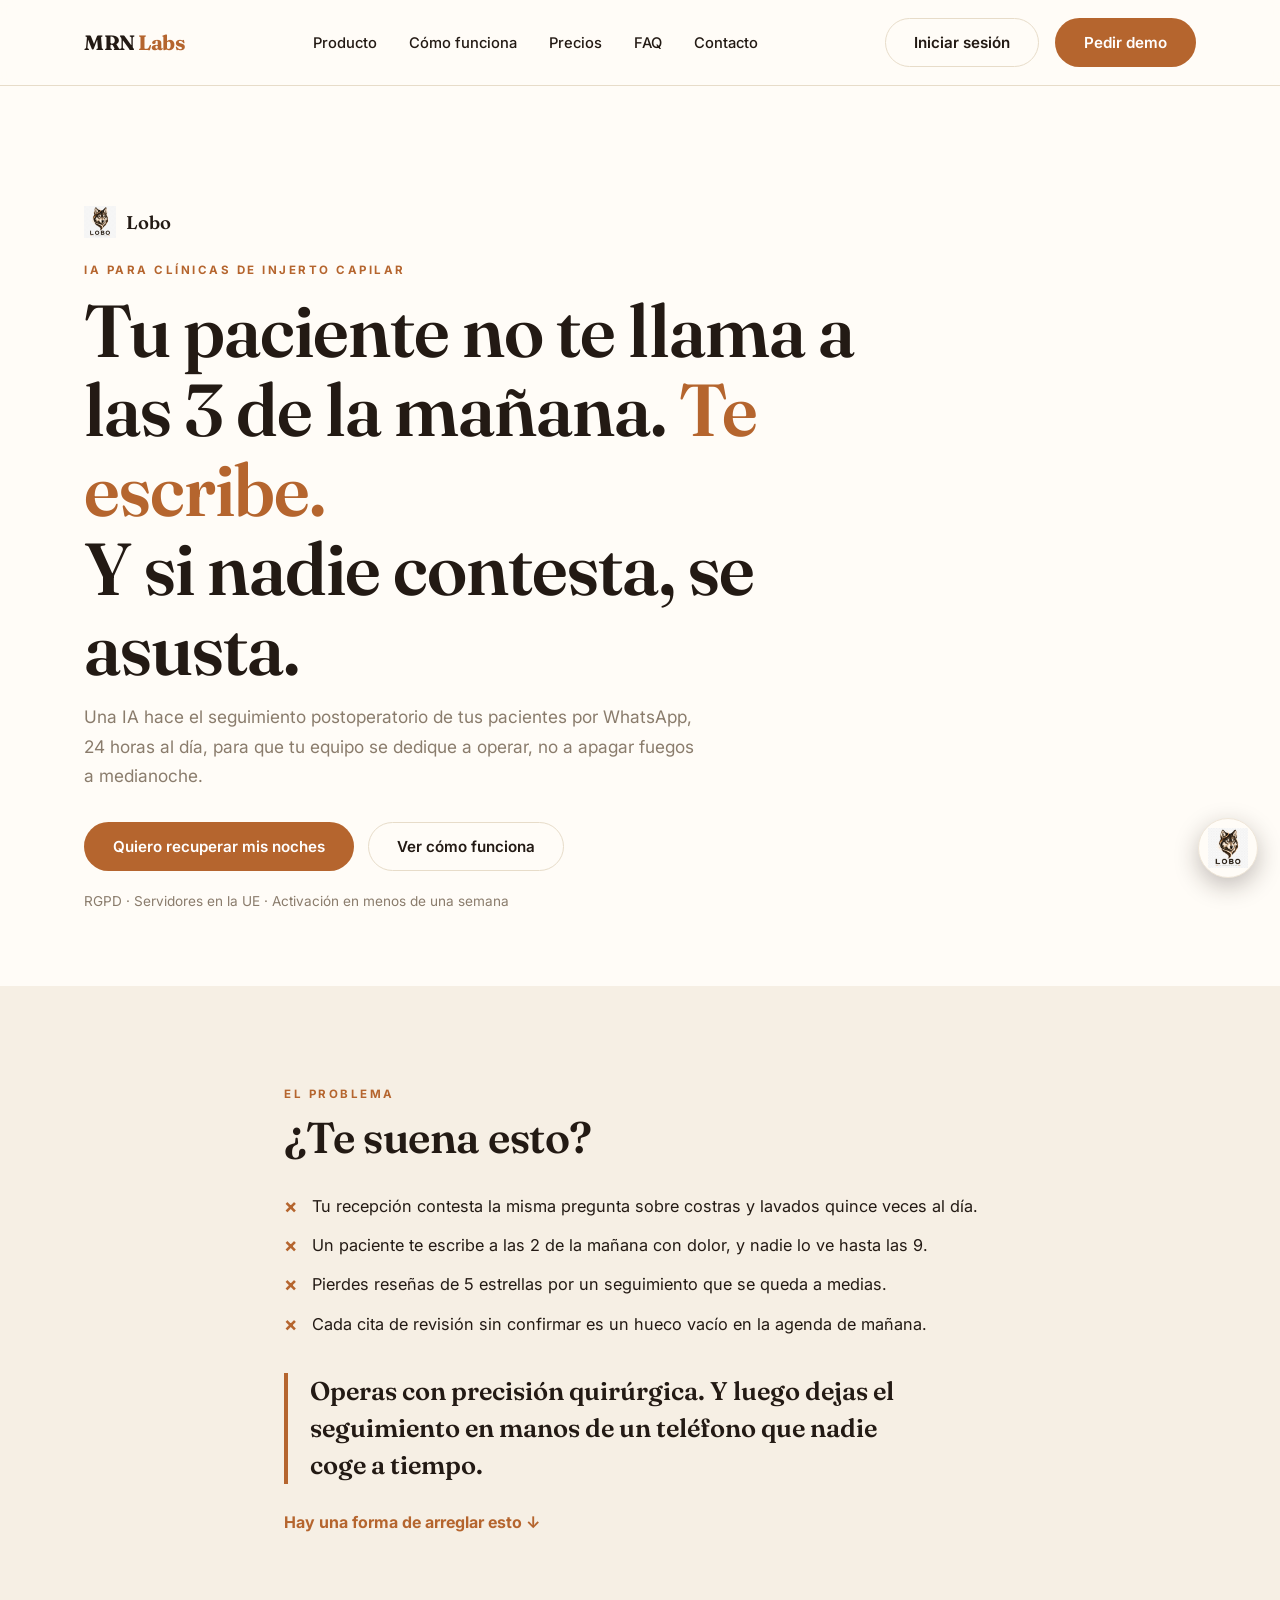
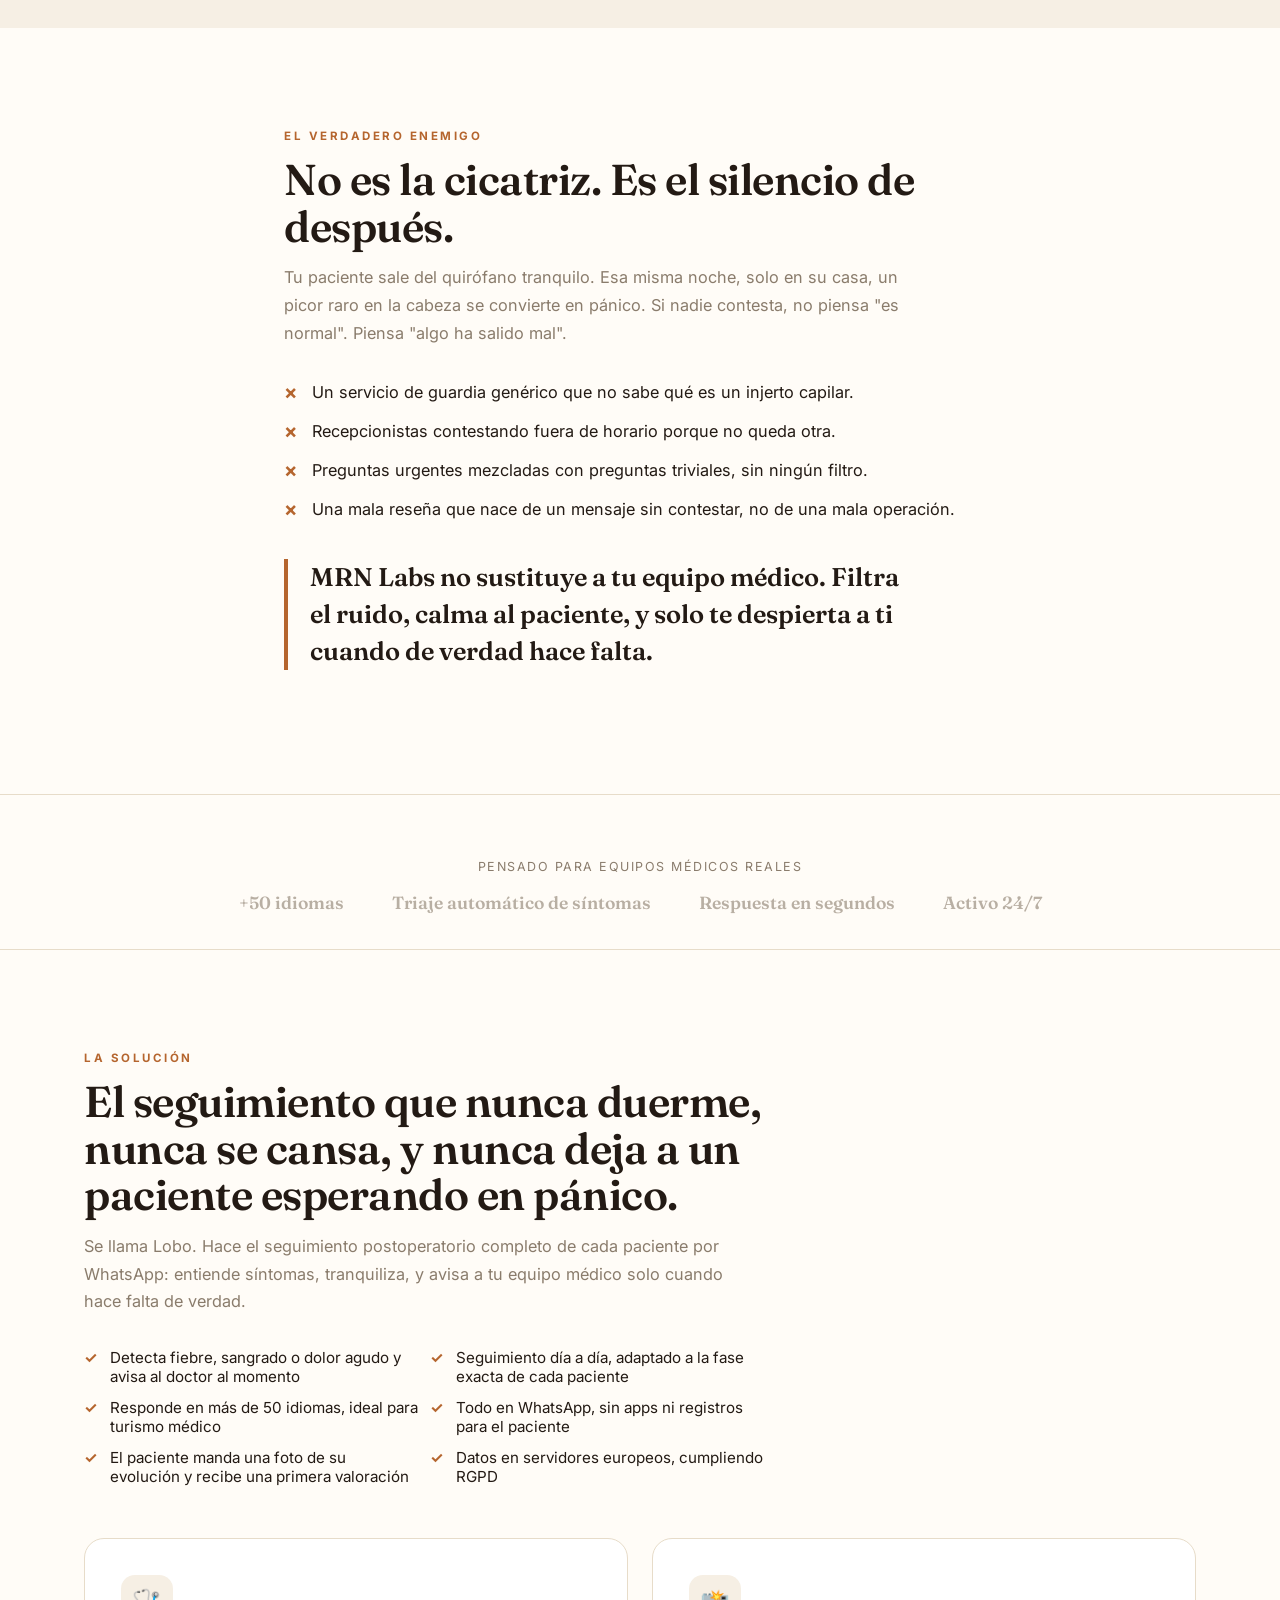
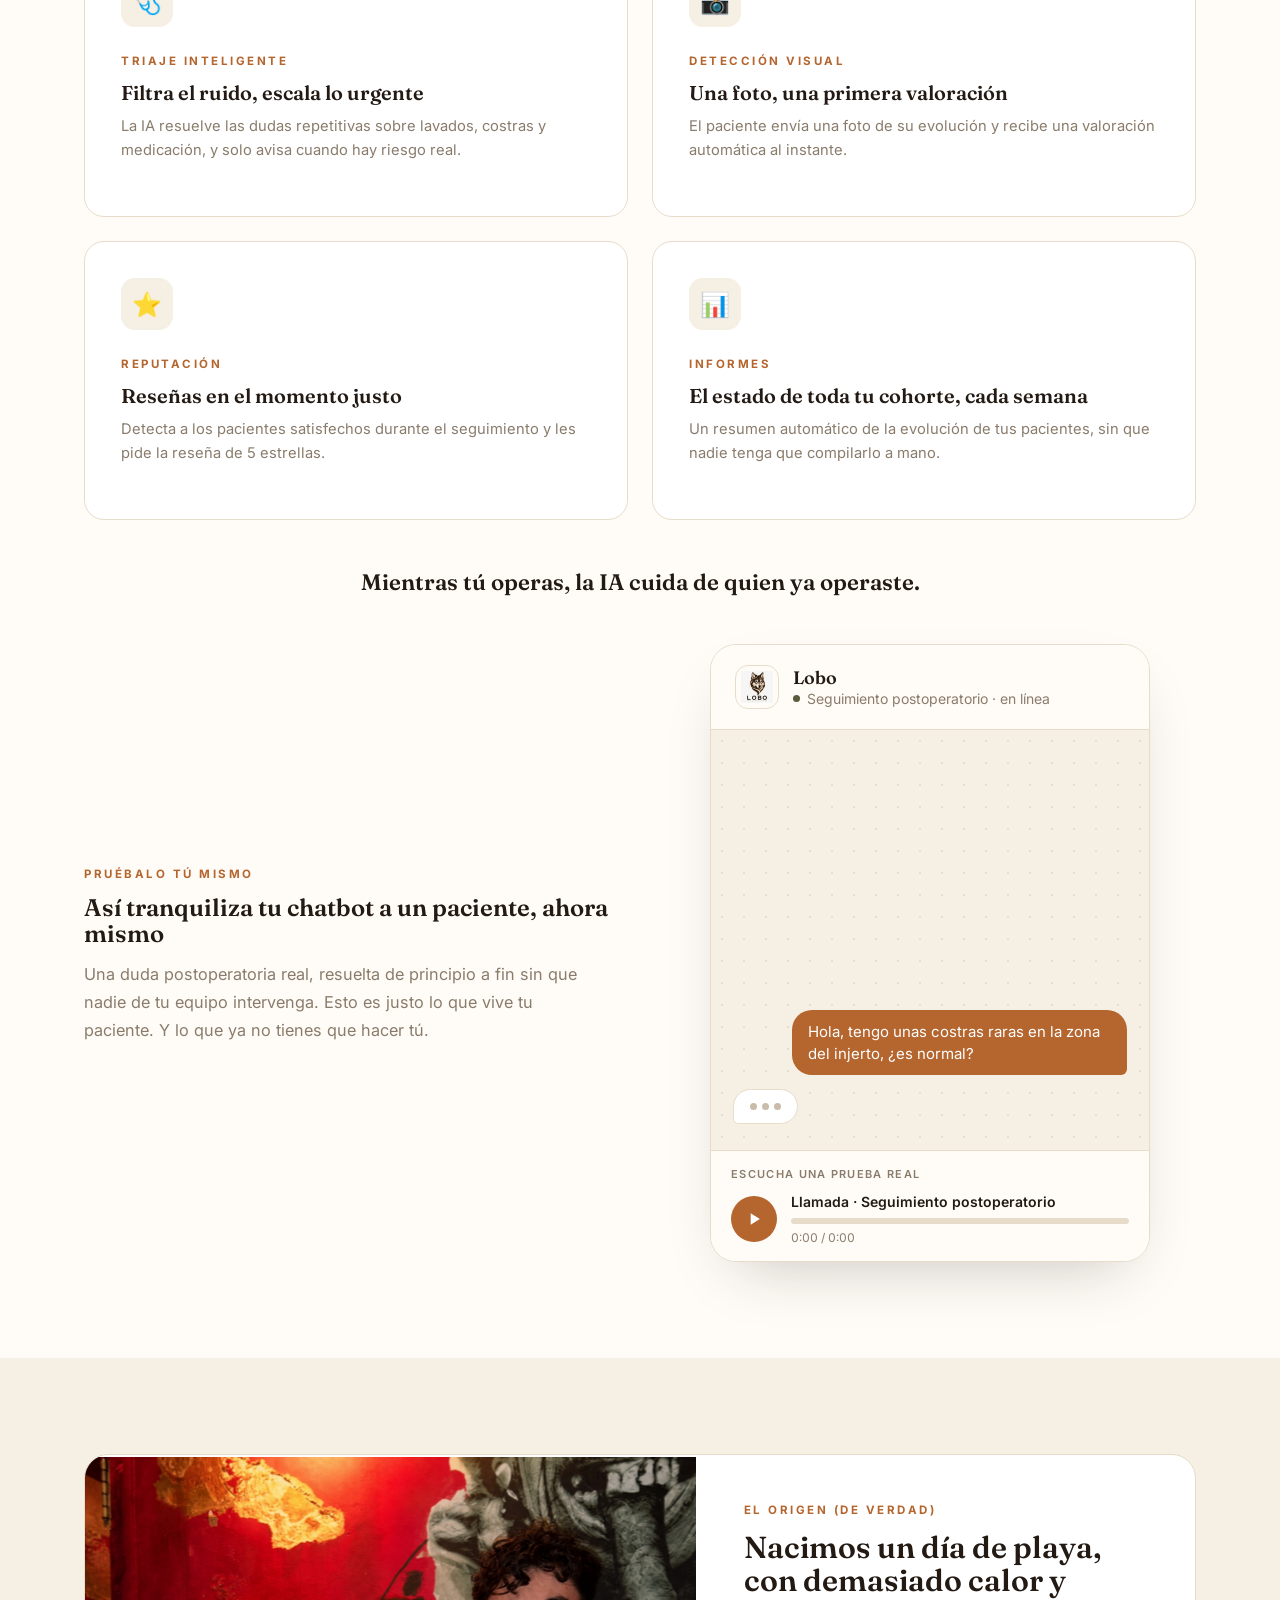
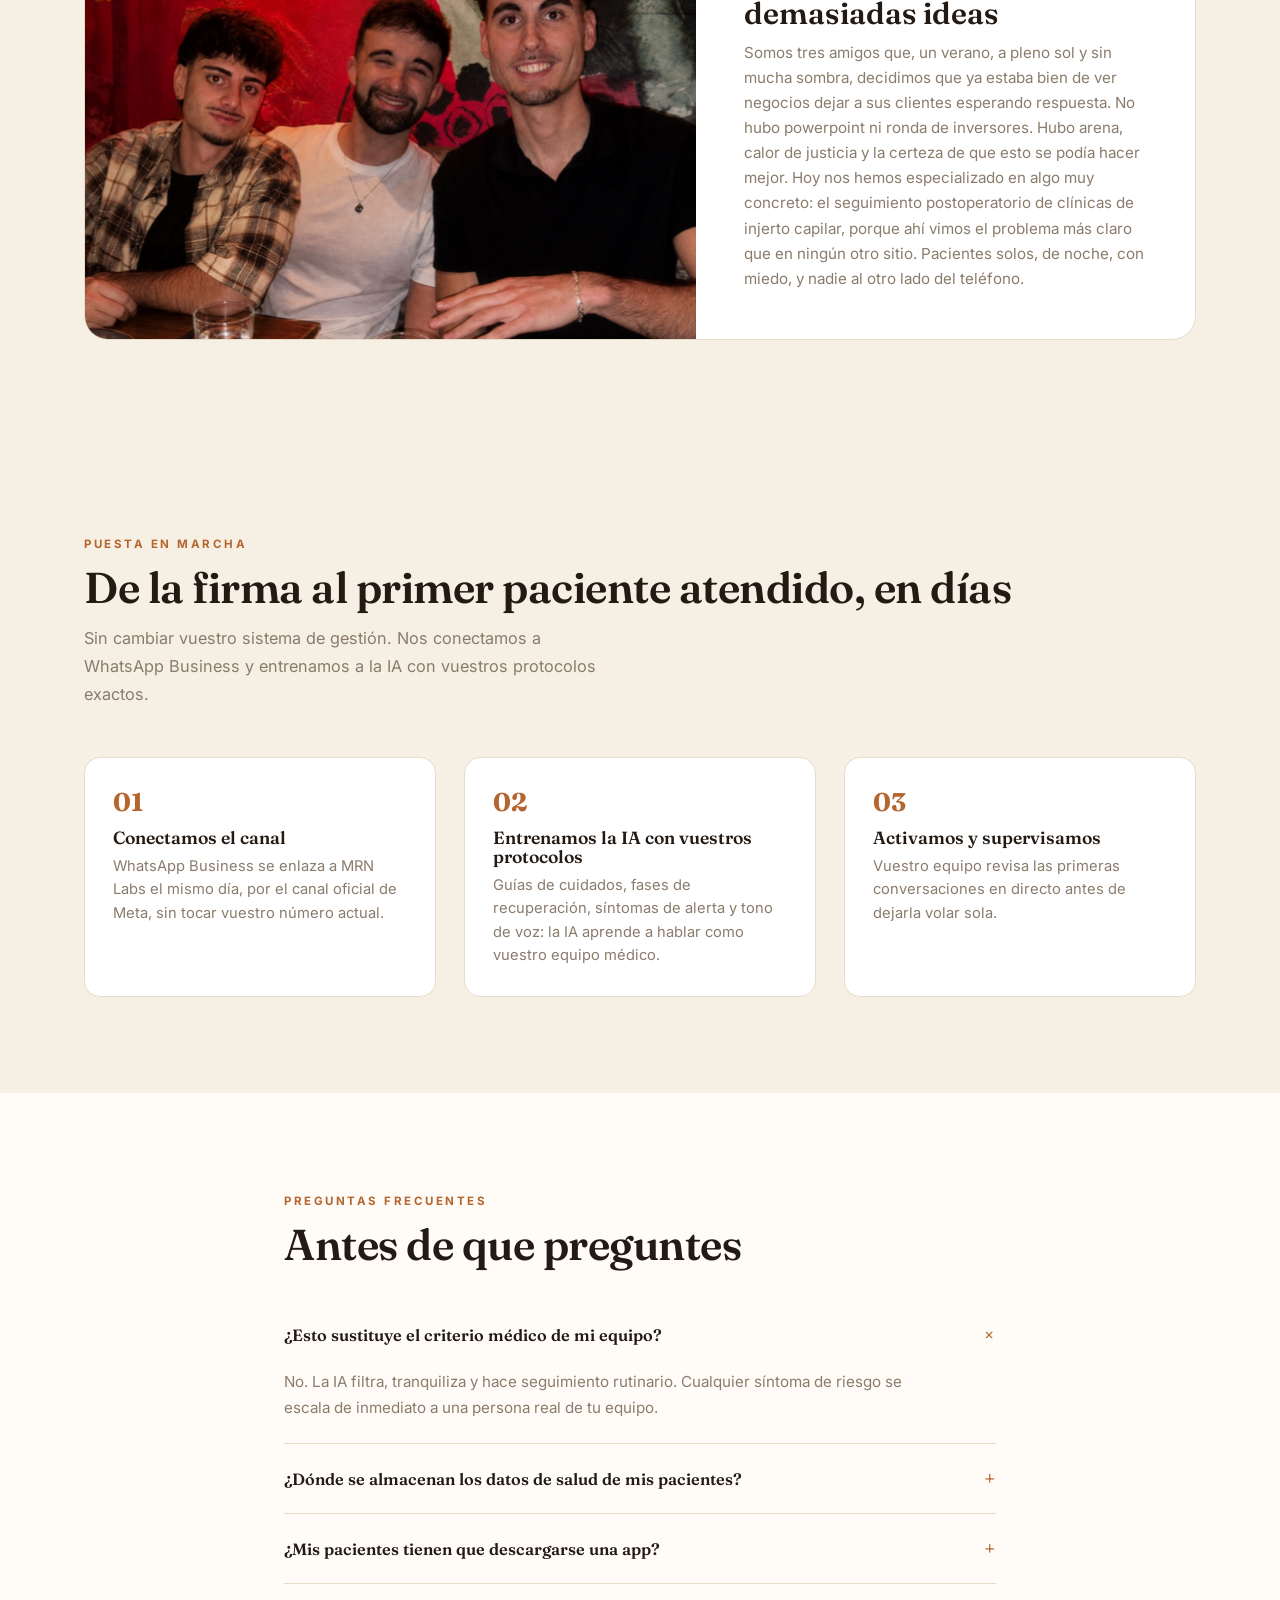
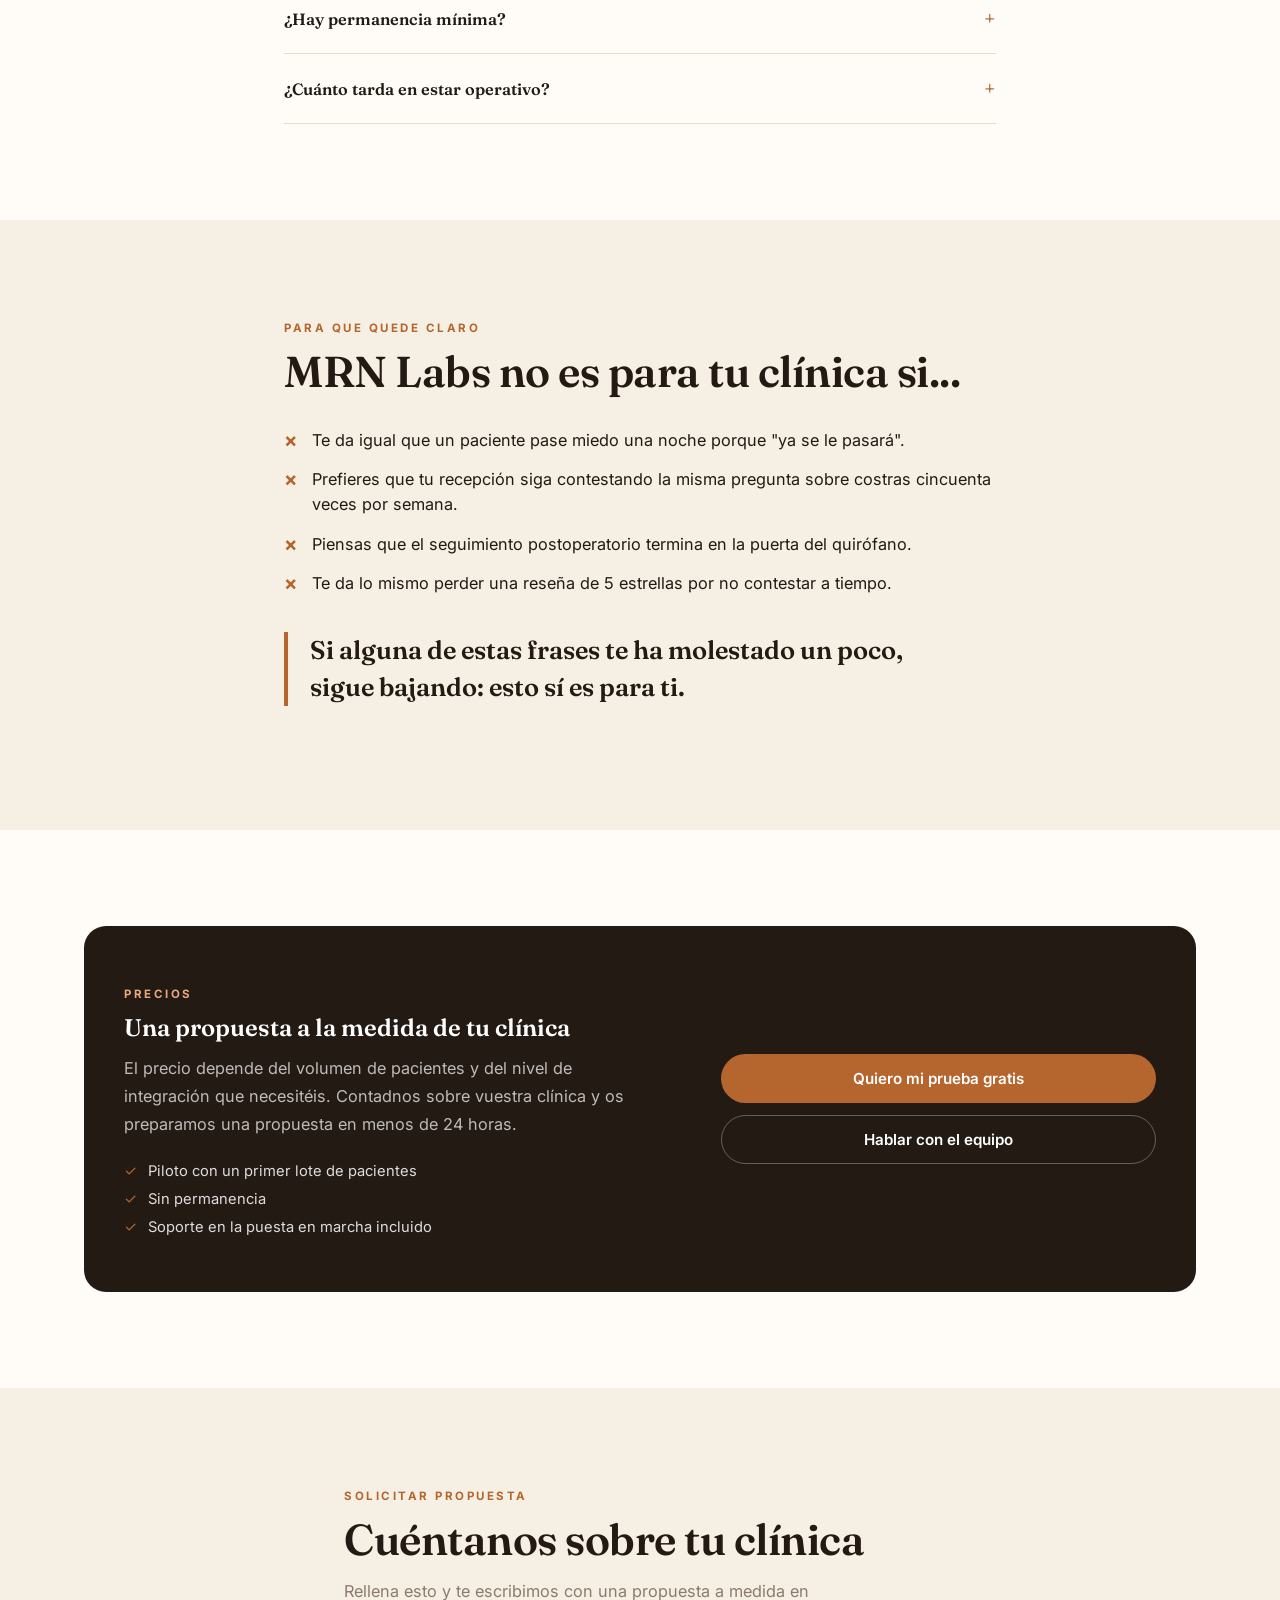
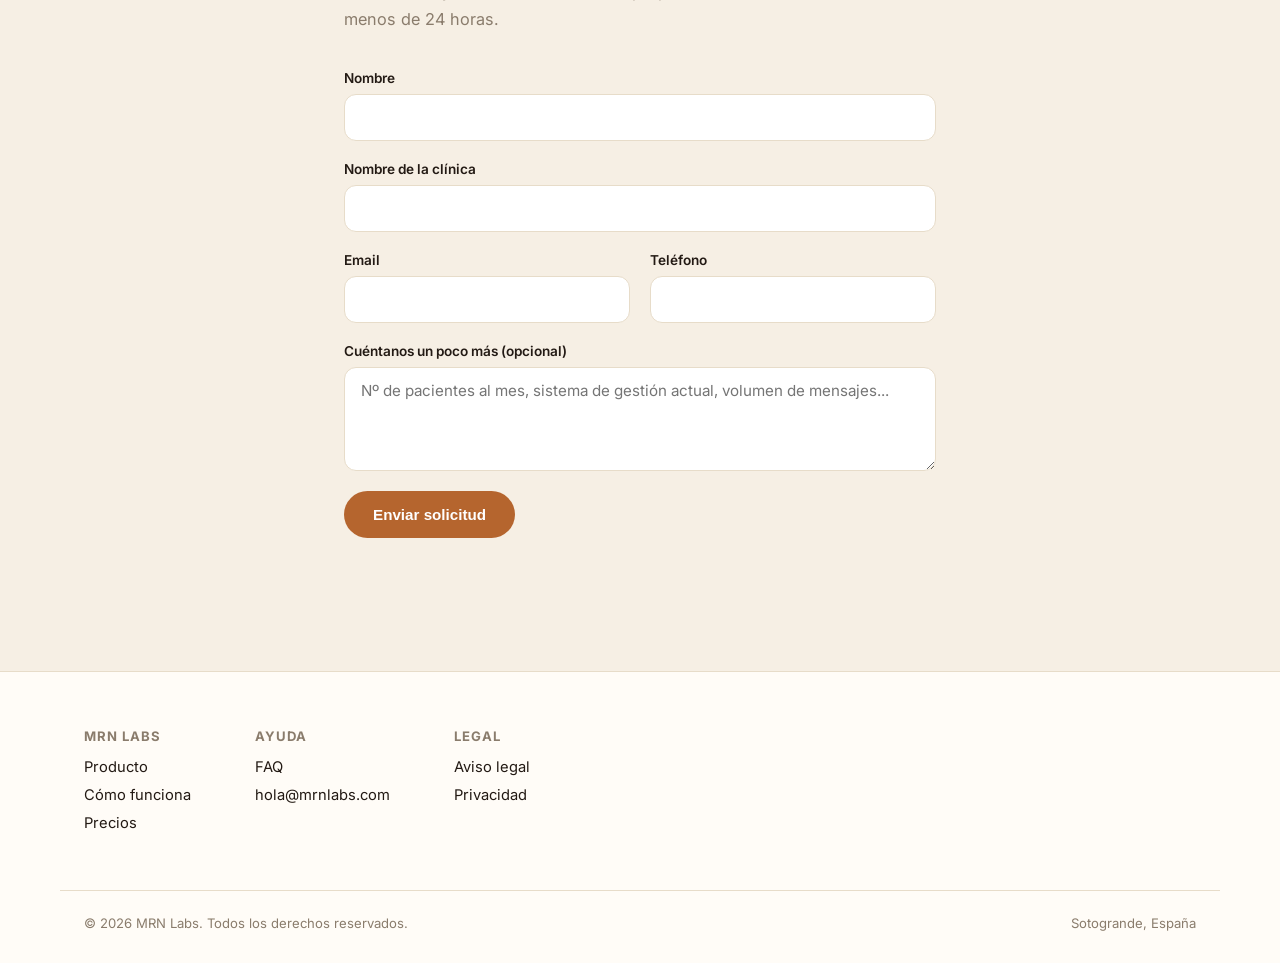
==== index.html @ 8d92506d "feat: make the Lobo logo actually visible on the page The previous commit only put the logo in the f" ====
<!DOCTYPE html>
<html lang="es">
<head>
<meta charset="UTF-8">
<meta name="viewport" content="width=device-width, initial-scale=1.0">
<title>MRN Labs – IA de seguimiento postoperatorio para clínicas capilares</title>
<meta name="description" content="MRN Labs pone una IA a hacer el seguimiento postoperatorio de tus pacientes de injerto capilar por WhatsApp: triaje de síntomas, respuestas 24/7 en +50 idiomas, y menos llamadas a recepción.">
<link rel="icon" type="image/png" href="images/lobo-icon.png">
<link rel="apple-touch-icon" href="images/lobo-icon.png">
<meta property="og:type" content="website">
<meta property="og:title" content="Lobo – IA de seguimiento postoperatorio para clínicas capilares">
<meta property="og:description" content="Habla con tus pacientes. Haz crecer tu clínica. Atención inteligente por WhatsApp, 24/7.">
<meta property="og:image" content="https://mrn-labs.vercel.app/images/lobo-banner-horizontal.jpg">
<meta name="twitter:card" content="summary_large_image">
<meta name="twitter:title" content="Lobo – IA de seguimiento postoperatorio para clínicas capilares">
<meta name="twitter:description" content="Habla con tus pacientes. Haz crecer tu clínica. Atención inteligente por WhatsApp, 24/7.">
<meta name="twitter:image" content="https://mrn-labs.vercel.app/images/lobo-banner-horizontal.jpg">
<link rel="preconnect" href="https://fonts.googleapis.com">
<link rel="preconnect" href="https://fonts.gstatic.com" crossorigin>
<link href="https://fonts.googleapis.com/css2?family=Fraunces:opsz,wght@9..144,500;9..144,600;9..144,700&family=Inter:wght@400;500;600;700&display=swap" rel="stylesheet">
<style>
  :root{
    --ink:#231A14;
    --cream:#F6EFE4;
    --paper:#FFFCF7;
    --clay:#B5652E;
    --clay-dark:#965021;
    --olive:#5B5A3D;
    --muted:#8A7C6C;
    --line:#E7DCC9;
    --white:#FFFFFF;
  }
  *,*::before,*::after{margin:0;padding:0;box-sizing:border-box;}
  html{scroll-behavior:smooth;}
  body{
    font-family:'Inter',sans-serif;
    color:var(--ink);
    background:var(--paper);
    -webkit-font-smoothing:antialiased;
    overflow-x:hidden;
  }
  img{max-width:100%;display:block;}
  a{color:inherit;text-decoration:none;}
  .container{max-width:1160px;margin:0 auto;padding:0 24px;}
  .eyebrow{
    font-size:.72rem;font-weight:700;letter-spacing:2.5px;text-transform:uppercase;
    color:var(--clay);margin-bottom:14px;display:inline-block;
  }
  h1,h2,h3{font-family:'Fraunces',serif;font-weight:600;line-height:1.08;color:var(--ink);}
  .section-h2{font-size:clamp(1.9rem,4vw,2.7rem);letter-spacing:-.5px;}
  .section-sub{font-size:1.02rem;color:var(--muted);line-height:1.7;max-width:520px;margin-top:14px;}
  .btn{
    display:inline-flex;align-items:center;justify-content:center;gap:8px;
    padding:14px 28px;border-radius:999px;font-weight:600;font-size:.95rem;
    cursor:pointer;border:1px solid transparent;transition:transform .15s ease, background .2s ease;
  }
  .btn-primary{background:var(--clay);color:var(--white);}
  .btn-primary:hover{background:var(--clay-dark);transform:translateY(-1px);}
  .btn-ghost{background:transparent;color:var(--ink);border-color:var(--line);}
  .btn-ghost:hover{border-color:var(--ink);}
  section{padding:96px 0;}
  .reveal{opacity:0;transform:translateY(24px);transition:opacity .6s ease,transform .6s ease;}
  .reveal.in{opacity:1;transform:translateY(0);}
  .reveal-d1{transition-delay:.1s;} .reveal-d2{transition-delay:.2s;} .reveal-d3{transition-delay:.3s;}
  @media(prefers-reduced-motion:reduce){
    .reveal{opacity:1!important;transform:none!important;transition:none!important;}
    [data-parallax]{transform:none!important;}
  }

  /* NAV */
  header{position:sticky;top:0;z-index:999;background:rgba(255,252,247,.9);backdrop-filter:blur(8px);border-bottom:1px solid var(--line);}
  nav{display:flex;align-items:center;justify-content:space-between;padding:18px 24px;max-width:1160px;margin:0 auto;}
  .logo{font-family:'Fraunces',serif;font-weight:700;font-size:1.3rem;letter-spacing:-.5px;}
  .logo span{color:var(--clay);}
  .nav-links{display:flex;gap:32px;align-items:center;font-size:.92rem;font-weight:500;}
  .nav-links a:hover{color:var(--clay);}
  .nav-cta{display:flex;align-items:center;gap:16px;}
  .menu-toggle{display:none;background:none;border:none;cursor:pointer;padding:6px;}
  .menu-toggle span{display:block;width:22px;height:2px;background:var(--ink);margin:5px 0;}

  /* HERO */
  .hero{padding:120px 0 48px;min-height:100vh;display:flex;align-items:flex-start;box-sizing:border-box;}
  .hero .container{width:100%;}
  .hero-grid{display:grid;grid-template-columns:1fr;gap:20px;align-items:center;}
  .hero-copy{max-width:780px;}
  .hero h1{font-size:clamp(2.6rem,6.5vw,4.6rem);letter-spacing:-1px;}
  .hero h1 em{font-style:normal;color:var(--clay);}
  .hero .section-sub{max-width:620px;font-size:1.08rem;}
  .hero-cta{display:flex;gap:14px;margin-top:32px;flex-wrap:wrap;}
  .hero-trust{margin-top:22px;font-size:.85rem;color:var(--muted);}
  [data-parallax]{will-change:transform;transform:scale(1.1);}

  /* LOGO STRIP (social proof placeholder) */
  .proof{padding:36px 0;border-top:1px solid var(--line);border-bottom:1px solid var(--line);}
  .proof p{text-align:center;font-size:.78rem;letter-spacing:1.5px;text-transform:uppercase;color:var(--muted);margin-bottom:18px;}
  .proof-row{display:flex;justify-content:center;gap:48px;flex-wrap:wrap;opacity:.6;font-family:'Fraunces',serif;font-weight:600;font-size:1.1rem;color:var(--muted);}

  /* FEATURES */
  .feature-grid{display:grid;grid-template-columns:1fr;gap:24px;margin-top:52px;}
  .feature-card{background:var(--white);border:1px solid var(--line);border-radius:20px;padding:36px;}
  .feature-icon{
    width:52px;height:52px;border-radius:14px;background:var(--cream);
    display:flex;align-items:center;justify-content:center;font-size:1.5rem;margin-bottom:22px;
  }
  .feature-card h3{font-size:1.25rem;margin-bottom:10px;}
  .feature-card p{color:var(--muted);font-size:.92rem;line-height:1.65;margin-bottom:18px;}
  .feature-list{list-style:none;display:flex;flex-direction:column;gap:10px;}
  .feature-list li{padding-left:26px;position:relative;color:var(--ink);font-size:.92rem;}
  .feature-list li::before{content:"✓";position:absolute;left:0;color:var(--clay);font-weight:700;}

  .bg-cream{background:var(--cream);}

  /* PROBLEM / AGITATION */
  .pain-list{list-style:none;display:flex;flex-direction:column;gap:14px;margin-top:32px;}
  .pain-list li{padding-left:28px;position:relative;color:var(--ink);font-size:1.02rem;line-height:1.55;}
  .pain-list li::before{content:"×";position:absolute;left:0;top:-3px;color:var(--clay);font-weight:700;font-size:1.25rem;}
  .punchline{
    font-family:'Fraunces',serif;font-weight:600;font-style:normal;
    font-size:clamp(1.25rem,2.6vw,1.6rem);line-height:1.45;color:var(--ink);
    margin:36px 0 28px;border-left:4px solid var(--clay);padding-left:22px;max-width:640px;
  }

  /* SOLUTION BENEFIT STRIP */
  .benefit-strip{list-style:none;display:grid;grid-template-columns:1fr;gap:12px;margin-top:32px;max-width:680px;}
  .benefit-strip li{padding-left:26px;position:relative;color:var(--ink);font-size:.95rem;}
  .benefit-strip li::before{content:"✓";position:absolute;left:0;color:var(--clay);font-weight:700;}
  @media(min-width:700px){ .benefit-strip{grid-template-columns:1fr 1fr;} }

  /* TEAM BANNER */
  .team-banner{background:var(--white);border:1px solid var(--line);border-radius:24px;overflow:hidden;}
  .team-banner-media{aspect-ratio:16/10;overflow:hidden;}
  .team-banner-media img{width:100%;height:100%;object-fit:cover;object-position:center 62%;}
  .team-banner-copy{padding:32px;}
  .team-banner-copy h2{font-size:clamp(1.4rem,3vw,1.9rem);}
  .team-banner-copy p{color:var(--muted);margin-top:10px;font-size:.95rem;line-height:1.65;max-width:480px;}
  @media(min-width:700px){
    .team-banner{display:grid;grid-template-columns:1.1fr .9fr;}
    .team-banner-media{aspect-ratio:auto;height:100%;}
    .team-banner-copy{padding:48px;display:flex;flex-direction:column;justify-content:center;}
  }

  /* CHAT DEMO (bot en directo) */
  .chat-demo-split{display:grid;grid-template-columns:1fr;gap:32px;align-items:center;}
  @media(min-width:700px){ .chat-demo-split{grid-template-columns:1fr 1fr;gap:48px;} }
  .chat-demo{width:100%;max-width:440px;margin:0 auto;}
  .chat-demo-card{background:var(--white);border:1px solid var(--line);border-radius:26px;box-shadow:0 26px 60px -28px rgba(35,26,20,.28);overflow:hidden;}
  .chat-demo-head{display:flex;align-items:center;gap:14px;padding:20px 24px;border-bottom:1px solid var(--line);background:var(--paper);}
  .chat-demo-avatar{width:44px;height:44px;border-radius:13px;background:var(--paper);border:1px solid var(--line);display:flex;align-items:center;justify-content:center;overflow:hidden;padding:5px;flex-shrink:0;}
  .chat-demo-head h3{margin:0;font-size:18px;color:var(--ink);font-weight:600;}
  .chat-demo-status{display:flex;align-items:center;gap:7px;font-size:14px;color:var(--muted);margin-top:2px;}
  .chat-demo-dot{width:7px;height:7px;border-radius:50%;background:var(--olive);animation:chatDemoPulse 2s cubic-bezier(.4,0,.6,1) infinite;}
  @keyframes chatDemoPulse{0%,100%{opacity:1}50%{opacity:.3}}
  .chat-demo-body{min-height:420px;padding:26px 22px;display:flex;flex-direction:column;gap:14px;justify-content:flex-end;
    background-color:var(--cream);background-image:radial-gradient(rgba(35,26,20,.08) 1px,transparent 1px);background-size:22px 22px;}
  .chat-demo-row{display:flex;opacity:0;transform:translateY(12px) scale(.97);transition:opacity .45s ease, transform .45s ease;}
  .chat-demo-row.show{opacity:1;transform:none;}
  .chat-demo-row.user{justify-content:flex-end;}
  .chat-demo-row.bot{justify-content:flex-start;}
  .chat-demo-stack{max-width:85%;display:flex;flex-direction:column;gap:6px;}
  .chat-demo-bubble{padding:11px 16px;font-size:15px;line-height:1.45;border-radius:20px;}
  .chat-demo-row.user .chat-demo-bubble{background:var(--clay);color:#fff;border-bottom-right-radius:6px;}
  .chat-demo-row.bot .chat-demo-bubble{background:var(--white);color:var(--ink);border:1px solid var(--line);border-bottom-left-radius:6px;}
  .chat-demo-chip{align-self:flex-start;display:inline-flex;align-items:center;gap:6px;font-size:12px;font-weight:600;padding:4px 10px;border-radius:8px;color:var(--clay-dark);background:rgba(181,101,46,.10);border:1px solid rgba(181,101,46,.28);}
  .chat-demo-chip svg{width:12px;height:12px;}
  .chat-demo-typing{display:inline-flex;gap:5px;padding:13px 16px;background:var(--white);border:1px solid var(--line);border-radius:20px;border-bottom-left-radius:6px;}
  .chat-demo-typing span{width:7px;height:7px;border-radius:50%;background:#c9bca9;animation:chatDemoBlink 1.3s infinite;}
  .chat-demo-typing span:nth-child(2){animation-delay:.2s;}
  .chat-demo-typing span:nth-child(3){animation-delay:.4s;}
  @keyframes chatDemoBlink{0%,60%,100%{opacity:.3;transform:translateY(0)}30%{opacity:1;transform:translateY(-3px)}}

  /* CHAT DEMO — reproductor de audio (prueba real) */
  .chat-demo-audio{padding:16px 20px;border-top:1px solid var(--line);background:var(--paper);}
  .chat-demo-audio .chat-demo-audio-label{font-size:11px;letter-spacing:.12em;text-transform:uppercase;color:var(--muted);font-weight:600;margin-bottom:12px;}
  .chat-demo-player{display:flex;align-items:center;gap:14px;}
  .chat-demo-playbtn{flex:0 0 auto;width:46px;height:46px;border-radius:50%;border:none;cursor:pointer;
    background:var(--clay);color:#fff;display:flex;align-items:center;justify-content:center;transition:background .2s, transform .1s;}
  .chat-demo-playbtn:hover{background:var(--clay-dark);}
  .chat-demo-playbtn:active{transform:scale(.94);}
  .chat-demo-playbtn svg{width:20px;height:20px;}
  .chat-demo-track{flex:1;min-width:0;}
  .chat-demo-track .chat-demo-track-title{font-size:14px;font-weight:600;color:var(--ink);margin-bottom:8px;}
  .chat-demo-bar{height:6px;border-radius:99px;background:var(--line);position:relative;cursor:pointer;overflow:hidden;}
  .chat-demo-bar .chat-demo-fill{position:absolute;inset:0;width:0%;background:var(--clay);border-radius:99px;transition:width .1s linear;}
  .chat-demo-time{margin-top:6px;font-size:12px;color:var(--muted);font-variant-numeric:tabular-nums;}

  /* HOW IT WORKS */
  .steps{display:grid;grid-template-columns:1fr;gap:28px;margin-top:48px;}
  .step{background:var(--white);border:1px solid var(--line);border-radius:16px;padding:28px;}
  .step .num{font-family:'Fraunces',serif;font-size:1.6rem;color:var(--clay);font-weight:700;}
  .step h3{font-size:1.1rem;margin-top:10px;}
  .step p{color:var(--muted);font-size:.92rem;margin-top:8px;line-height:1.6;}

  /* FAQ */
  .faq-item{border-bottom:1px solid var(--line);}
  .faq-q{width:100%;text-align:left;background:none;border:none;padding:22px 0;display:flex;justify-content:space-between;align-items:center;cursor:pointer;font-size:1.02rem;font-weight:600;color:var(--ink);font-family:'Fraunces',serif;}
  .faq-q .icon{font-size:1.3rem;color:var(--clay);transition:transform .2s ease;flex-shrink:0;margin-left:16px;}
  .faq-item.open .faq-q .icon{transform:rotate(45deg);}
  .faq-a{max-height:0;overflow:hidden;transition:max-height .3s ease;}
  .faq-a p{padding-bottom:22px;color:var(--muted);font-size:.95rem;line-height:1.7;max-width:640px;}

  /* PRICING */
  .pricing-card{
    background:var(--ink);color:var(--white);border-radius:22px;padding:56px 40px;
    display:grid;grid-template-columns:1fr;gap:32px;align-items:center;
  }
  .pricing-card h2{color:var(--white);}
  .pricing-card .section-sub{color:rgba(255,255,255,.7);}
  .pricing-card .btn-primary{background:var(--clay);}
  .pricing-perks{list-style:none;display:flex;flex-direction:column;gap:10px;margin-top:24px;}
  .pricing-perks li{padding-left:24px;position:relative;font-size:.92rem;color:rgba(255,255,255,.85);}
  .pricing-perks li::before{content:"✓";position:absolute;left:0;color:var(--clay);}

  /* LEAD FORM */
  .lead-form{margin-top:36px;display:flex;flex-direction:column;gap:20px;}
  .form-grid-2{display:grid;grid-template-columns:1fr;gap:20px;}
  .form-row{display:flex;flex-direction:column;gap:8px;}
  .form-row label{font-size:.85rem;font-weight:600;color:var(--ink);}
  .form-row input,.form-row textarea{
    font-family:'Inter',sans-serif;font-size:.95rem;color:var(--ink);
    background:var(--white);border:1px solid var(--line);border-radius:12px;
    padding:13px 16px;resize:vertical;
  }
  .form-row input:focus,.form-row textarea:focus{outline:none;border-color:var(--clay);}
  .lead-form .btn-primary{align-self:flex-start;}
  .lead-form .btn-primary:disabled{opacity:.6;cursor:not-allowed;}
  .form-status{font-size:.9rem;min-height:1.2em;}
  .form-status.ok{color:#3F7D4F;}
  .form-status.error{color:#B23A3A;}
  @media(min-width:560px){ .form-grid-2{grid-template-columns:1fr 1fr;} }

  /* FOOTER */
  footer{padding:56px 0 32px;border-top:1px solid var(--line);}
  .footer-grid{display:grid;grid-template-columns:1fr;gap:32px;}
  .footer-cols{display:flex;gap:64px;flex-wrap:wrap;}
  .footer-col h4{font-size:.82rem;text-transform:uppercase;letter-spacing:1px;color:var(--muted);margin-bottom:14px;}
  .footer-col a{display:block;font-size:.92rem;margin-bottom:10px;color:var(--ink);}
  .footer-col a:hover{color:var(--clay);}
  .footer-bottom{margin-top:48px;padding-top:24px;border-top:1px solid var(--line);display:flex;justify-content:space-between;flex-wrap:wrap;gap:12px;font-size:.82rem;color:var(--muted);}

  @media(min-width:700px){
    .feature-grid{grid-template-columns:1fr 1fr;}
  }
  @media(min-width:860px){
    .steps{grid-template-columns:repeat(3,1fr);}
    .pricing-card{grid-template-columns:1.3fr 1fr;}
  }
  @media(max-width:860px){
    .nav-links{position:fixed;top:64px;left:0;right:0;background:var(--paper);flex-direction:column;padding:24px;border-bottom:1px solid var(--line);display:none;gap:18px;}
    .nav-links.open{display:flex;}
    .menu-toggle{display:block;}
    .nav-cta .btn-ghost{display:none;}
  }
</style>
</head>
<body>

<header>
  <nav>
    <a href="#top" class="logo">MRN <span>Labs</span></a>
    <div class="nav-links" id="navLinks">
      <a href="#producto">Producto</a>
      <a href="#como-funciona">Cómo funciona</a>
      <a href="#precios">Precios</a>
      <a href="#faq">FAQ</a>
      <a href="#contacto">Contacto</a>
    </div>
    <div class="nav-cta">
      <a href="#contacto" class="btn btn-ghost">Iniciar sesión</a>
      <a href="#contacto" class="btn btn-primary">Pedir demo</a>
      <button class="menu-toggle" id="menuToggle" aria-label="Abrir menú"><span></span><span></span><span></span></button>
    </div>
  </nav>
</header>

<main id="top">

  <!-- HERO -->
  <section class="hero">
    <div class="container hero-grid">
      <div class="hero-copy reveal in">
        <div style="display:flex;align-items:center;gap:10px;margin-bottom:20px;">
          <img src="images/lobo-logo.png" alt="Lobo" style="width:32px;height:32px;object-fit:contain;">
          <span style="font-family:'Fraunces',serif;font-weight:600;font-size:1.15rem;color:var(--ink);">Lobo</span>
        </div>
        <span class="eyebrow">IA para clínicas de injerto capilar</span>
        <h1>Tu paciente no te llama a las 3 de la mañana. <em>Te escribe.</em><br>Y si nadie contesta, se asusta.</h1>
        <p class="section-sub">Una IA hace el seguimiento postoperatorio de tus pacientes por WhatsApp, 24 horas al día, para que tu equipo se dedique a operar, no a apagar fuegos a medianoche.</p>
        <div class="hero-cta">
          <a href="#contacto" class="btn btn-primary">Quiero recuperar mis noches</a>
          <a href="#como-funciona" class="btn btn-ghost">Ver cómo funciona</a>
        </div>
        <p class="hero-trust">RGPD · Servidores en la UE · Activación en menos de una semana</p>
      </div>
    </div>
  </section>

  <!-- PROBLEM / AGITATION -->
  <section id="problema" class="bg-cream">
    <div class="container reveal" style="max-width:760px;">
      <span class="eyebrow">El problema</span>
      <h2 class="section-h2">¿Te suena esto?</h2>
      <ul class="pain-list">
        <li>Tu recepción contesta la misma pregunta sobre costras y lavados quince veces al día.</li>
        <li>Un paciente te escribe a las 2 de la mañana con dolor, y nadie lo ve hasta las 9.</li>
        <li>Pierdes reseñas de 5 estrellas por un seguimiento que se queda a medias.</li>
        <li>Cada cita de revisión sin confirmar es un hueco vacío en la agenda de mañana.</li>
      </ul>
      <blockquote class="punchline">Operas con precisión quirúrgica. Y luego dejas el seguimiento en manos de un teléfono que nadie coge a tiempo.</blockquote>
      <a href="#producto" style="font-weight:700;color:var(--clay);">Hay una forma de arreglar esto ↓</a>
    </div>
  </section>

  <!-- VILLAIN -->
  <section id="villano">
    <div class="container reveal" style="max-width:760px;">
      <span class="eyebrow">El verdadero enemigo</span>
      <h2 class="section-h2">No es la cicatriz. Es el silencio de después.</h2>
      <p class="section-sub" style="max-width:640px;">Tu paciente sale del quirófano tranquilo. Esa misma noche, solo en su casa, un picor raro en la cabeza se convierte en pánico. Si nadie contesta, no piensa "es normal". Piensa "algo ha salido mal".</p>
      <ul class="pain-list">
        <li>Un servicio de guardia genérico que no sabe qué es un injerto capilar.</li>
        <li>Recepcionistas contestando fuera de horario porque no queda otra.</li>
        <li>Preguntas urgentes mezcladas con preguntas triviales, sin ningún filtro.</li>
        <li>Una mala reseña que nace de un mensaje sin contestar, no de una mala operación.</li>
      </ul>
      <blockquote class="punchline">MRN Labs no sustituye a tu equipo médico. Filtra el ruido, calma al paciente, y solo te despierta a ti cuando de verdad hace falta.</blockquote>
    </div>
  </section>

  <!-- PROOF STRIP -->
  <section class="proof" style="padding-top:64px;">
    <div class="container">
      <p>Pensado para equipos médicos reales</p>
      <div class="proof-row">
        <span>+50 idiomas</span>
        <span>Triaje automático de síntomas</span>
        <span>Respuesta en segundos</span>
        <span>Activo 24/7</span>
      </div>
    </div>
  </section>

  <!-- FEATURES -->
  <section id="producto">
    <div class="container">
      <div class="reveal" style="max-width:680px;">
        <span class="eyebrow">La solución</span>
        <h2 class="section-h2">El seguimiento que nunca duerme, nunca se cansa, y nunca deja a un paciente esperando en pánico.</h2>
        <p class="section-sub" style="max-width:640px;">Se llama Lobo. Hace el seguimiento postoperatorio completo de cada paciente por WhatsApp: entiende síntomas, tranquiliza, y avisa a tu equipo médico solo cuando hace falta de verdad.</p>
        <ul class="benefit-strip">
          <li>Detecta fiebre, sangrado o dolor agudo y avisa al doctor al momento</li>
          <li>Seguimiento día a día, adaptado a la fase exacta de cada paciente</li>
          <li>Responde en más de 50 idiomas, ideal para turismo médico</li>
          <li>Todo en WhatsApp, sin apps ni registros para el paciente</li>
          <li>El paciente manda una foto de su evolución y recibe una primera valoración</li>
          <li>Datos en servidores europeos, cumpliendo RGPD</li>
        </ul>
      </div>

      <div class="feature-grid">
        <div class="feature-card reveal">
          <div class="feature-icon">🩺</div>
          <span class="eyebrow">Triaje inteligente</span>
          <h3>Filtra el ruido, escala lo urgente</h3>
          <p>La IA resuelve las dudas repetitivas sobre lavados, costras y medicación, y solo avisa cuando hay riesgo real.</p>
        </div>

        <div class="feature-card reveal reveal-d1">
          <div class="feature-icon">📸</div>
          <span class="eyebrow">Detección visual</span>
          <h3>Una foto, una primera valoración</h3>
          <p>El paciente envía una foto de su evolución y recibe una valoración automática al instante.</p>
        </div>

        <div class="feature-card reveal reveal-d2">
          <div class="feature-icon">⭐</div>
          <span class="eyebrow">Reputación</span>
          <h3>Reseñas en el momento justo</h3>
          <p>Detecta a los pacientes satisfechos durante el seguimiento y les pide la reseña de 5 estrellas.</p>
        </div>

        <div class="feature-card reveal reveal-d3">
          <div class="feature-icon">📊</div>
          <span class="eyebrow">Informes</span>
          <h3>El estado de toda tu cohorte, cada semana</h3>
          <p>Un resumen automático de la evolución de tus pacientes, sin que nadie tenga que compilarlo a mano.</p>
        </div>
      </div>

      <p class="reveal" style="margin-top:48px;font-family:'Fraunces',serif;font-weight:600;font-size:clamp(1.15rem,2.4vw,1.4rem);text-align:center;color:var(--ink);">Mientras tú operas, la IA cuida de quien ya operaste.</p>

      <div class="chat-demo-split reveal" style="margin-top:48px;">
        <div>
          <span class="eyebrow">Pruébalo tú mismo</span>
          <h2>Así tranquiliza tu chatbot a un paciente, ahora mismo</h2>
          <p class="section-sub">Una duda postoperatoria real, resuelta de principio a fin sin que nadie de tu equipo intervenga. Esto es justo lo que vive tu paciente. Y lo que ya no tienes que hacer tú.</p>
        </div>
        <div class="chat-demo">
          <div class="chat-demo-card">
            <div class="chat-demo-head">
              <div class="chat-demo-avatar"><img src="images/lobo-logo.png" alt="Lobo" style="width:100%;height:100%;object-fit:contain;"></div>
              <div>
                <h3>Lobo</h3>
                <div class="chat-demo-status"><span class="chat-demo-dot"></span> Seguimiento postoperatorio · en línea</div>
              </div>
            </div>
            <div class="chat-demo-body" id="mrnChatDemo"></div>

            <div class="chat-demo-audio">
              <div class="chat-demo-audio-label">Escucha una prueba real</div>
              <div class="chat-demo-player">
                <button class="chat-demo-playbtn" id="mrnAudioPlay" aria-label="Reproducir">
                  <svg id="mrnAudioIcon" viewBox="0 0 24 24" fill="currentColor"><path d="M8 5v14l11-7z"/></svg>
                </button>
                <div class="chat-demo-track">
                  <div class="chat-demo-track-title">Llamada · Seguimiento postoperatorio</div>
                  <div class="chat-demo-bar" id="mrnAudioBar"><div class="chat-demo-fill" id="mrnAudioFill"></div></div>
                  <div class="chat-demo-time"><span id="mrnAudioCur">0:00</span> / <span id="mrnAudioDur">0:00</span></div>
                </div>
              </div>
              <audio id="mrnAudioEl" src="audio/prueba-clinica.mp3" preload="metadata"></audio>
            </div>
          </div>
        </div>
      </div>

    </div>
  </section>

  <!-- TEAM -->
  <section class="bg-cream">
    <div class="container reveal">
      <div class="team-banner">
        <div class="team-banner-media">
          <picture>
            <source media="(max-width:700px)" srcset="images/team-mobile.jpg">
            <img data-parallax src="images/team.jpg" alt="Los tres fundadores de MRN Labs" style="object-position:center 30%">
          </picture>
        </div>
        <div class="team-banner-copy">
          <span class="eyebrow">El origen (de verdad)</span>
          <h2>Nacimos un día de playa, con demasiado calor y demasiadas ideas</h2>
          <p>Somos tres amigos que, un verano, a pleno sol y sin mucha sombra, decidimos que ya estaba bien de ver negocios dejar a sus clientes esperando respuesta. No hubo powerpoint ni ronda de inversores. Hubo arena, calor de justicia y la certeza de que esto se podía hacer mejor. Hoy nos hemos especializado en algo muy concreto: el seguimiento postoperatorio de clínicas de injerto capilar, porque ahí vimos el problema más claro que en ningún otro sitio. Pacientes solos, de noche, con miedo, y nadie al otro lado del teléfono.</p>
        </div>
      </div>
    </div>
  </section>

  <!-- HOW IT WORKS -->
  <section id="como-funciona" class="bg-cream">
    <div class="container reveal">
      <span class="eyebrow">Puesta en marcha</span>
      <h2 class="section-h2">De la firma al primer paciente atendido, en días</h2>
      <p class="section-sub">Sin cambiar vuestro sistema de gestión. Nos conectamos a WhatsApp Business y entrenamos a la IA con vuestros protocolos exactos.</p>
      <div class="steps">
        <div class="step">
          <span class="num">01</span>
          <h3>Conectamos el canal</h3>
          <p>WhatsApp Business se enlaza a MRN Labs el mismo día, por el canal oficial de Meta, sin tocar vuestro número actual.</p>
        </div>
        <div class="step">
          <span class="num">02</span>
          <h3>Entrenamos la IA con vuestros protocolos</h3>
          <p>Guías de cuidados, fases de recuperación, síntomas de alerta y tono de voz: la IA aprende a hablar como vuestro equipo médico.</p>
        </div>
        <div class="step">
          <span class="num">03</span>
          <h3>Activamos y supervisamos</h3>
          <p>Vuestro equipo revisa las primeras conversaciones en directo antes de dejarla volar sola.</p>
        </div>
      </div>
    </div>
  </section>

  <!-- FAQ -->
  <section id="faq">
    <div class="container reveal" style="max-width:760px;">
      <span class="eyebrow">Preguntas frecuentes</span>
      <h2 class="section-h2">Antes de que preguntes</h2>

      <div style="margin-top:32px;">
        <div class="faq-item open">
          <button class="faq-q">¿Esto sustituye el criterio médico de mi equipo?<span class="icon">+</span></button>
          <div class="faq-a" style="max-height:200px;"><p>No. La IA filtra, tranquiliza y hace seguimiento rutinario. Cualquier síntoma de riesgo se escala de inmediato a una persona real de tu equipo.</p></div>
        </div>
        <div class="faq-item">
          <button class="faq-q">¿Dónde se almacenan los datos de salud de mis pacientes?<span class="icon">+</span></button>
          <div class="faq-a"><p>En servidores europeos, cumpliendo RGPD, y a través del canal oficial de WhatsApp Business de Meta. No se comparten con terceros ni se usan para entrenar modelos de otras clínicas.</p></div>
        </div>
        <div class="faq-item">
          <button class="faq-q">¿Mis pacientes tienen que descargarse una app?<span class="icon">+</span></button>
          <div class="faq-a"><p>No. Todo ocurre dentro de WhatsApp, el canal que ya usan. Sin registros ni contraseñas.</p></div>
        </div>
        <div class="faq-item">
          <button class="faq-q">¿Hay permanencia mínima?<span class="icon">+</span></button>
          <div class="faq-a"><p>No. Podéis daros de baja cuando queráis, sin coste adicional ni preaviso largo.</p></div>
        </div>
        <div class="faq-item">
          <button class="faq-q">¿Cuánto tarda en estar operativo?<span class="icon">+</span></button>
          <div class="faq-a"><p>La conexión del canal se hace el primer día. El entrenamiento con vuestros protocolos suele completarse en 3-5 días.</p></div>
        </div>
      </div>
    </div>
  </section>

  <!-- FILTER -->
  <section id="no-es-para-ti" class="bg-cream">
    <div class="container reveal" style="max-width:760px;">
      <span class="eyebrow">Para que quede claro</span>
      <h2 class="section-h2">MRN Labs no es para tu clínica si...</h2>
      <ul class="pain-list">
        <li>Te da igual que un paciente pase miedo una noche porque "ya se le pasará".</li>
        <li>Prefieres que tu recepción siga contestando la misma pregunta sobre costras cincuenta veces por semana.</li>
        <li>Piensas que el seguimiento postoperatorio termina en la puerta del quirófano.</li>
        <li>Te da lo mismo perder una reseña de 5 estrellas por no contestar a tiempo.</li>
      </ul>
      <p class="punchline">Si alguna de estas frases te ha molestado un poco, sigue bajando: esto sí es para ti.</p>
    </div>
  </section>

  <!-- PRICING / CTA -->
  <section id="precios">
    <div class="container reveal">
      <div class="pricing-card">
        <div>
          <span class="eyebrow" style="color:#E8A97C;">Precios</span>
          <h2>Una propuesta a la medida de tu clínica</h2>
          <p class="section-sub">El precio depende del volumen de pacientes y del nivel de integración que necesitéis. Contadnos sobre vuestra clínica y os preparamos una propuesta en menos de 24 horas.</p>
          <ul class="pricing-perks">
            <li>Piloto con un primer lote de pacientes</li>
            <li>Sin permanencia</li>
            <li>Soporte en la puesta en marcha incluido</li>
          </ul>
        </div>
        <div style="display:flex;flex-direction:column;gap:12px;">
          <a href="#contacto" class="btn btn-primary" style="width:100%;">Quiero mi prueba gratis</a>
          <a href="#contacto" class="btn btn-ghost" style="width:100%;border-color:rgba(255,255,255,.3);color:#fff;">Hablar con el equipo</a>
        </div>
      </div>
    </div>
  </section>

  <!-- LEAD FORM -->
  <section id="contacto" class="bg-cream">
    <div class="container reveal" style="max-width:640px;">
      <span class="eyebrow">Solicitar propuesta</span>
      <h2 class="section-h2">Cuéntanos sobre tu clínica</h2>
      <p class="section-sub">Rellena esto y te escribimos con una propuesta a medida en menos de 24 horas.</p>

      <form id="leadForm" class="lead-form" action="https://formspree.io/f/xljroazd" method="POST">
        <input type="text" name="_gotcha" style="display:none" tabindex="-1" autocomplete="off">
        <input type="hidden" name="_subject" value="Nueva solicitud de propuesta (MRN Labs Clínicas)">

        <div class="form-row">
          <label for="lf-nombre">Nombre</label>
          <input id="lf-nombre" type="text" name="Nombre" required autocomplete="name">
        </div>

        <div class="form-row">
          <label for="lf-restaurante">Nombre de la clínica</label>
          <input id="lf-restaurante" type="text" name="Clínica" required autocomplete="organization">
        </div>

        <div class="form-grid-2">
          <div class="form-row">
            <label for="lf-email">Email</label>
            <input id="lf-email" type="email" name="Email" required autocomplete="email">
          </div>
          <div class="form-row">
            <label for="lf-telefono">Teléfono</label>
            <input id="lf-telefono" type="tel" name="Teléfono" autocomplete="tel">
          </div>
        </div>

        <div class="form-row">
          <label for="lf-mensaje">Cuéntanos un poco más (opcional)</label>
          <textarea id="lf-mensaje" name="Mensaje" rows="4" placeholder="Nº de pacientes al mes, sistema de gestión actual, volumen de mensajes..."></textarea>
        </div>

        <button type="submit" class="btn btn-primary" id="leadFormSubmit">Enviar solicitud</button>
        <p id="leadFormStatus" class="form-status" role="status" aria-live="polite"></p>
      </form>
    </div>
  </section>

</main>

<footer>
  <div class="container footer-grid">
    <div class="footer-cols">
      <div class="footer-col">
        <h4>MRN Labs</h4>
        <a href="#producto">Producto</a>
        <a href="#como-funciona">Cómo funciona</a>
        <a href="#precios">Precios</a>
      </div>
      <div class="footer-col">
        <h4>Ayuda</h4>
        <a href="#faq">FAQ</a>
        <a href="mailto:hola@mrnlabs.com">hola@mrnlabs.com</a>
      </div>
      <div class="footer-col">
        <h4>Legal</h4>
        <a href="#">Aviso legal</a>
        <a href="#">Privacidad</a>
      </div>
    </div>
  </div>
  <div class="container footer-bottom">
    <span>© 2026 MRN Labs. Todos los derechos reservados.</span>
    <span>Sotogrande, España</span>
  </div>
</footer>

<script>
  // mobile nav
  const menuToggle = document.getElementById('menuToggle');
  const navLinks = document.getElementById('navLinks');
  menuToggle.addEventListener('click', () => navLinks.classList.toggle('open'));
  navLinks.querySelectorAll('a').forEach(a => a.addEventListener('click', () => navLinks.classList.remove('open')));

  // faq accordion
  document.querySelectorAll('.faq-item').forEach(item => {
    item.querySelector('.faq-q').addEventListener('click', () => {
      const answer = item.querySelector('.faq-a');
      const isOpen = item.classList.contains('open');
      document.querySelectorAll('.faq-item').forEach(i => { i.classList.remove('open'); i.querySelector('.faq-a').style.maxHeight = null; });
      if (!isOpen) { item.classList.add('open'); answer.style.maxHeight = answer.scrollHeight + 'px'; }
    });
  });

  // lead form submit (AJAX to Formspree)
  const leadForm = document.getElementById('leadForm');
  if (leadForm) {
    const submitBtn = document.getElementById('leadFormSubmit');
    const status = document.getElementById('leadFormStatus');
    leadForm.addEventListener('submit', async (e) => {
      e.preventDefault();
      submitBtn.disabled = true;
      status.textContent = 'Enviando...';
      status.className = 'form-status';
      try {
        const res = await fetch(leadForm.action, {
          method: 'POST',
          body: new FormData(leadForm),
          headers: { 'Accept': 'application/json' }
        });
        if (res.ok) {
          leadForm.reset();
          status.textContent = 'Listo, hemos recibido tu solicitud. Te escribimos en menos de 24 horas.';
          status.className = 'form-status ok';
        } else {
          status.textContent = 'No se ha podido enviar. Prueba de nuevo o escríbenos a hola@mrnlabs.com.';
          status.className = 'form-status error';
        }
      } catch (err) {
        status.textContent = 'No se ha podido enviar. Prueba de nuevo o escríbenos a hola@mrnlabs.com.';
        status.className = 'form-status error';
      } finally {
        submitBtn.disabled = false;
      }
    });
  }

  // reveal on scroll
  const revealEls = document.querySelectorAll('.reveal');
  const io = new IntersectionObserver(entries => {
    entries.forEach(e => { if (e.isIntersecting) e.target.classList.add('in'); });
  }, { threshold: 0.15 });
  revealEls.forEach(el => io.observe(el));

  // subtle scroll parallax on banner photos
  const reduceMotion = window.matchMedia('(prefers-reduced-motion: reduce)').matches;
  const parallaxEls = document.querySelectorAll('[data-parallax]');
  if (!reduceMotion && parallaxEls.length) {
    const active = new Set();
    const pio = new IntersectionObserver(entries => {
      entries.forEach(e => e.isIntersecting ? active.add(e.target) : active.delete(e.target));
    });
    parallaxEls.forEach(el => pio.observe(el));

    let ticking = false;
    function updateParallax() {
      const vh = window.innerHeight || document.documentElement.clientHeight;
      active.forEach(el => {
        const rect = el.parentElement.getBoundingClientRect();
        const centerOffset = (rect.top + rect.height / 2) - vh / 2;
        const shift = Math.max(-24, Math.min(24, centerOffset * -0.06));
        el.style.transform = `scale(1.1) translateY(${shift.toFixed(1)}px)`;
      });
      ticking = false;
    }
    window.addEventListener('scroll', () => {
      if (!ticking) { requestAnimationFrame(updateParallax); ticking = true; }
    }, { passive: true });
    updateParallax();
  }
</script>

<!-- ============================================================= -->
<!-- DEMO DE CHAT EN "LA SOLUCIÓN" · conversación simulada         -->
<!-- ============================================================= -->
<script>
(function () {
  const chat = document.getElementById('mrnChatDemo');
  if (!chat) return;

  const script = [
    { type: 'user', text: 'Hola, tengo unas costras raras en la zona del injerto, ¿es normal?', gap: 600 },
    { type: 'bot',  chip: 'clasificar_sintoma', text: 'Hola Marta 👋 Sí, es totalmente normal en el día 5. Aquí tienes cómo cuidarlo hoy 👇', typing: 1100, gap: 500 },
    { type: 'user', text: 'Vale, gracias. ¿Puedo dormir de lado?', gap: 1500 },
    { type: 'bot',  chip: 'consultar_protocolo', text: 'Mejor bocarriba unos días más. Te lo recuerdo también mañana ✅', typing: 1200, gap: 500 },
    { type: 'user', text: 'Perfecto, muchas gracias.', gap: 1300 },
    { type: 'bot',  text: '¡Aquí estamos! Cualquier cosa, escribe cuando quieras 😊', typing: 1000, gap: 500 },
  ];

  const wait = ms => new Promise(r => setTimeout(r, ms));

  function bubbleHTML(step) {
    if (step.type === 'user') {
      return `<div class="chat-demo-stack"><div class="chat-demo-bubble">${step.text}</div></div>`;
    }
    const chip = step.chip
      ? `<span class="chat-demo-chip"><svg viewBox="0 0 24 24" fill="currentColor"><path d="M13 2 4 14h6l-1 8 9-12h-6z"/></svg>${step.chip}</span>`
      : '';
    return `<div class="chat-demo-stack">${chip}<div class="chat-demo-bubble">${step.text}</div></div>`;
  }

  async function play() {
    for (const step of script) {
      await wait(step.gap || 400);

      if (step.type === 'bot' && step.typing) {
        const t = document.createElement('div');
        t.className = 'chat-demo-row bot';
        t.innerHTML = `<div class="chat-demo-typing"><span></span><span></span><span></span></div>`;
        chat.appendChild(t);
        requestAnimationFrame(() => t.classList.add('show'));
        await wait(step.typing);
        t.remove();
      }

      const row = document.createElement('div');
      row.className = 'chat-demo-row ' + step.type;
      row.innerHTML = bubbleHTML(step);
      chat.appendChild(row);
      requestAnimationFrame(() => row.classList.add('show'));
    }

    await wait(2800);
    chat.innerHTML = '';
    play();
  }

  // Arranca solo cuando el visitante llega a esta sección
  const io = new IntersectionObserver((entries) => {
    entries.forEach(entry => {
      if (entry.isIntersecting) {
        play();
        io.disconnect();
      }
    });
  }, { threshold: 0.4 });
  io.observe(chat);

  /* ── Reproductor de audio (prueba real) ─────────────────── */
  const audio = document.getElementById('mrnAudioEl');
  const btn = document.getElementById('mrnAudioPlay');
  if (audio && btn) {
    const icon = document.getElementById('mrnAudioIcon');
    const fill = document.getElementById('mrnAudioFill');
    const bar = document.getElementById('mrnAudioBar');
    const curEl = document.getElementById('mrnAudioCur');
    const durEl = document.getElementById('mrnAudioDur');
    const PLAY = 'M8 5v14l11-7z';
    const PAUSE = 'M6 5h4v14H6zM14 5h4v14h-4z';
    const fmt = s => {
      if (!isFinite(s)) return '0:00';
      const m = Math.floor(s / 60), x = Math.floor(s % 60);
      return m + ':' + (x < 10 ? '0' : '') + x;
    };

    btn.addEventListener('click', () => { audio.paused ? audio.play().catch(() => {}) : audio.pause(); });
    audio.addEventListener('play', () => icon.querySelector('path').setAttribute('d', PAUSE));
    audio.addEventListener('pause', () => icon.querySelector('path').setAttribute('d', PLAY));
    audio.addEventListener('loadedmetadata', () => durEl.textContent = fmt(audio.duration));
    audio.addEventListener('timeupdate', () => {
      const p = audio.duration ? (audio.currentTime / audio.duration) * 100 : 0;
      fill.style.width = p + '%';
      curEl.textContent = fmt(audio.currentTime);
    });
    audio.addEventListener('ended', () => {
      icon.querySelector('path').setAttribute('d', PLAY);
      fill.style.width = '0%';
      curEl.textContent = '0:00';
    });
    bar.addEventListener('click', e => {
      const rect = bar.getBoundingClientRect();
      if (audio.duration) audio.currentTime = ((e.clientX - rect.left) / rect.width) * audio.duration;
    });
  }
})();
</script>

<!-- ============================================================= -->
<!-- WIDGET DE CHAT "LOBO" · MRN Labs                             -->
<!-- ============================================================= -->
<script>
(function () {
  // ---- CONFIG ----------------------------------------------------
  var WEBHOOK_URL = "https://n8npanel.lumarym.cloud/webhook/chat";
  var WELCOME = "¡Hola! Soy Lobo, el asistente de MRN Labs 👋 ¿En qué puedo ayudarte? Puedo contarte cómo reducimos las llamadas a tu recepción o reservarte una demo gratis.";
  // ----------------------------------------------------------------

  // sessionId único y estable por visitante (se guarda en el navegador)
  var sessionId = localStorage.getItem("lobo_session_id");
  if (!sessionId) {
    sessionId = (crypto && crypto.randomUUID)
      ? crypto.randomUUID()
      : "s-" + Date.now() + "-" + Math.random().toString(36).slice(2);
    localStorage.setItem("lobo_session_id", sessionId);
  }

  // ---- ESTILOS ---------------------------------------------------
  var css = `
  #lobo-launcher{position:fixed;right:22px;bottom:22px;z-index:99999;width:60px;height:60px;border:1px solid #efe6d8;border-radius:999px;
    background:#FFFCF7;color:#fff;cursor:pointer;box-shadow:0 8px 24px rgba(35,26,20,.28);display:flex;align-items:center;
    justify-content:center;transition:transform .18s ease, box-shadow .18s ease;padding:9px;overflow:hidden}
  #lobo-launcher:hover{transform:translateY(-2px) scale(1.04);box-shadow:0 12px 30px rgba(35,26,20,.34)}
  #lobo-launcher img{width:100%;height:100%;object-fit:contain}
  #lobo-panel{position:fixed;right:22px;bottom:94px;z-index:99999;width:370px;max-width:calc(100vw - 32px);height:540px;
    max-height:calc(100vh - 120px);background:#FFFCF7;border-radius:20px;box-shadow:0 20px 60px rgba(35,26,20,.30);
    display:none;flex-direction:column;overflow:hidden;font-family:Inter,system-ui,-apple-system,sans-serif;
    border:1px solid #efe6d8}
  #lobo-panel.open{display:flex;animation:loboIn .22s ease}
  @keyframes loboIn{from{opacity:0;transform:translateY(12px)}to{opacity:1;transform:translateY(0)}}
  #lobo-head{background:#B5652E;color:#fff;padding:16px 18px;display:flex;align-items:center;gap:12px}
  #lobo-head .lobo-avatar{width:38px;height:38px;border-radius:999px;background:#FFFCF7;display:flex;
    align-items:center;justify-content:center;overflow:hidden;padding:5px;flex-shrink:0}
  #lobo-head .lobo-avatar img{width:100%;height:100%;object-fit:contain}
  #lobo-head .lobo-title{font-family:Fraunces,Georgia,serif;font-weight:600;font-size:17px;line-height:1.1}
  #lobo-head .lobo-sub{font-size:12px;opacity:.85;margin-top:2px}
  #lobo-head .lobo-close{margin-left:auto;background:none;border:none;color:#fff;cursor:pointer;opacity:.85;font-size:22px;
    line-height:1;padding:4px}
  #lobo-head .lobo-close:hover{opacity:1}
  #lobo-msgs{flex:1;overflow-y:auto;padding:16px;display:flex;flex-direction:column;gap:10px;background:#FFFCF7}
  .lobo-msg{max-width:82%;padding:10px 13px;border-radius:14px;font-size:14px;line-height:1.45;white-space:pre-wrap;word-wrap:break-word}
  .lobo-bot{align-self:flex-start;background:#F6EFE4;color:#231A14;border-bottom-left-radius:4px}
  .lobo-user{align-self:flex-end;background:#B5652E;color:#fff;border-bottom-right-radius:4px}
  .lobo-typing{align-self:flex-start;background:#F6EFE4;border-bottom-left-radius:4px;padding:12px 14px;display:flex;gap:4px}
  .lobo-typing span{width:7px;height:7px;border-radius:50%;background:#b09a82;animation:loboBlink 1.2s infinite}
  .lobo-typing span:nth-child(2){animation-delay:.2s}.lobo-typing span:nth-child(3){animation-delay:.4s}
  @keyframes loboBlink{0%,80%,100%{opacity:.3}40%{opacity:1}}
  #lobo-form{display:flex;gap:8px;padding:12px;border-top:1px solid #efe6d8;background:#FFFCF7}
  #lobo-input{flex:1;border:1px solid #e2d6c4;border-radius:999px;padding:11px 15px;font-size:16px;font-family:inherit;
    outline:none;color:#231A14;background:#fff}
  #lobo-input:focus{border-color:#B5652E}
  #lobo-send{border:none;background:#B5652E;color:#fff;border-radius:999px;width:42px;height:42px;cursor:pointer;
    display:flex;align-items:center;justify-content:center;flex-shrink:0}
  #lobo-send:disabled{opacity:.5;cursor:default}
  #lobo-send svg{width:20px;height:20px}
  .lobo-cta{align-self:flex-start;margin-top:2px;border:none;background:#B5652E;color:#fff;border-radius:999px;
    padding:10px 16px;font-size:14px;font-weight:600;font-family:inherit;cursor:pointer;box-shadow:0 4px 12px rgba(181,101,46,.3);transition:background .15s ease}
  .lobo-cta:hover{background:#9c5626}
  @media(max-width:480px){#lobo-panel{right:8px;left:8px;width:auto;bottom:88px}}
  `;
  var style = document.createElement("style");
  style.textContent = css;
  document.head.appendChild(style);

  // ---- MARKUP ----------------------------------------------------
  var launcher = document.createElement("button");
  launcher.id = "lobo-launcher";
  launcher.setAttribute("aria-label", "Abrir chat con Lobo");
  launcher.innerHTML = '<img src="images/lobo-logo.png" alt="Lobo">';

  var panel = document.createElement("div");
  panel.id = "lobo-panel";
  panel.innerHTML =
    '<div id="lobo-head">' +
      '<div class="lobo-avatar"><img src="images/lobo-logo.png" alt="Lobo"></div>' +
      '<div><div class="lobo-title">Lobo</div><div class="lobo-sub">Asistente de MRN Labs · en línea</div></div>' +
      '<button class="lobo-close" aria-label="Cerrar">&times;</button>' +
    '</div>' +
    '<div id="lobo-msgs"></div>' +
    '<form id="lobo-form">' +
      '<input id="lobo-input" type="text" placeholder="Escribe tu mensaje..." autocomplete="off"/>' +
      '<button id="lobo-send" type="submit" aria-label="Enviar">' +
        '<svg viewBox="0 0 24 24" fill="none" stroke="currentColor" stroke-width="2" stroke-linecap="round" stroke-linejoin="round"><line x1="22" y1="2" x2="11" y2="13"/><polygon points="22 2 15 22 11 13 2 9 22 2"/></svg>' +
      '</button>' +
    '</form>';

  document.body.appendChild(launcher);
  document.body.appendChild(panel);

  var msgs = panel.querySelector("#lobo-msgs");
  var form = panel.querySelector("#lobo-form");
  var input = panel.querySelector("#lobo-input");
  var sendBtn = panel.querySelector("#lobo-send");
  var started = false;

  function addMsg(text, who) {
    var el = document.createElement("div");
    el.className = "lobo-msg " + (who === "user" ? "lobo-user" : "lobo-bot");
    el.textContent = text;
    msgs.appendChild(el);
    msgs.scrollTop = msgs.scrollHeight;
    return el;
  }
  function showTyping() {
    var t = document.createElement("div");
    t.className = "lobo-typing";
    t.innerHTML = "<span></span><span></span><span></span>";
    msgs.appendChild(t);
    msgs.scrollTop = msgs.scrollHeight;
    return t;
  }
  // Botón de hand-off: aparece cuando el backend devuelve action:"open_form".
  // Lleva a la sección de contacto de la web (ancla #contacto).
  function addCta(label) {
    var btn = document.createElement("button");
    btn.className = "lobo-cta";
    btn.type = "button";
    btn.textContent = label || "Reservar mi demo";
    btn.addEventListener("click", function () {
      toggle(false);
      var target = document.querySelector("#contacto");
      if (!target) { location.hash = "#contacto"; return; }
      // Intento con scroll suave (buena UX en el navegador del usuario).
      try { target.scrollIntoView({ behavior: "smooth", block: "start" }); } catch (e) {}
      // Fallback garantizado: si tras un margen no ha llegado (scroll suave
      // bloqueado por algún motivo), forzamos el salto instantáneo.
      setTimeout(function () {
        if (target.getBoundingClientRect().top > 120) {
          var de = document.documentElement;
          var prev = de.style.scrollBehavior;
          de.style.scrollBehavior = "auto";
          target.scrollIntoView();
          de.style.scrollBehavior = prev;
        }
      }, 450);
    });
    msgs.appendChild(btn);
    msgs.scrollTop = msgs.scrollHeight;
  }

  function toggle(open) {
    panel.classList.toggle("open", open);
    if (open) {
      if (!started) { addMsg(WELCOME, "bot"); started = true; }
      setTimeout(function () { input.focus(); }, 100);
    }
  }
  launcher.addEventListener("click", function () { toggle(!panel.classList.contains("open")); });
  panel.querySelector(".lobo-close").addEventListener("click", function () { toggle(false); });

  // keep the panel pinned to the visible area when the mobile keyboard opens/closes (iOS Safari)
  if (window.visualViewport) {
    var vv = window.visualViewport;
    var syncViewport = function () {
      if (!panel.classList.contains("open")) return;
      var keyboardInset = window.innerHeight - vv.height - vv.offsetTop;
      panel.style.bottom = (keyboardInset > 0 ? keyboardInset + 8 : 94) + "px";
      panel.style.maxHeight = (vv.height - 24) + "px";
    };
    vv.addEventListener("resize", syncViewport);
    vv.addEventListener("scroll", syncViewport);
    input.addEventListener("focus", function () { setTimeout(syncViewport, 50); });
    input.addEventListener("blur", function () {
      panel.style.bottom = "";
      panel.style.maxHeight = "";
    });
  }

  form.addEventListener("submit", async function (e) {
    e.preventDefault();
    var text = input.value.trim();
    if (!text) return;
    addMsg(text, "user");
    input.value = "";
    input.disabled = true; sendBtn.disabled = true;
    var typing = showTyping();
    try {
      var res = await fetch(WEBHOOK_URL, {
        method: "POST",
        headers: { "Content-Type": "application/json" },
        body: JSON.stringify({ message: text, sessionId: sessionId })
      });
      var data = await res.json().catch(function () { return {}; });
      typing.remove();
      addMsg(data.reply || "Ups, no he podido responder ahora mismo. Prueba de nuevo o escríbenos a hola@mrnlabs.io", "bot");
      if (data.action === "open_form") { addCta(data.ctaLabel); }
    } catch (err) {
      typing.remove();
      addMsg("Ha habido un problema de conexión. Inténtalo otra vez en un momento.", "bot");
    } finally {
      input.disabled = false; sendBtn.disabled = false; input.focus();
    }
  });
})();
</script>
<!-- ============================================================= -->
<!-- FIN WIDGET LOBO                                              -->
<!-- ============================================================= -->

</body>
</html>
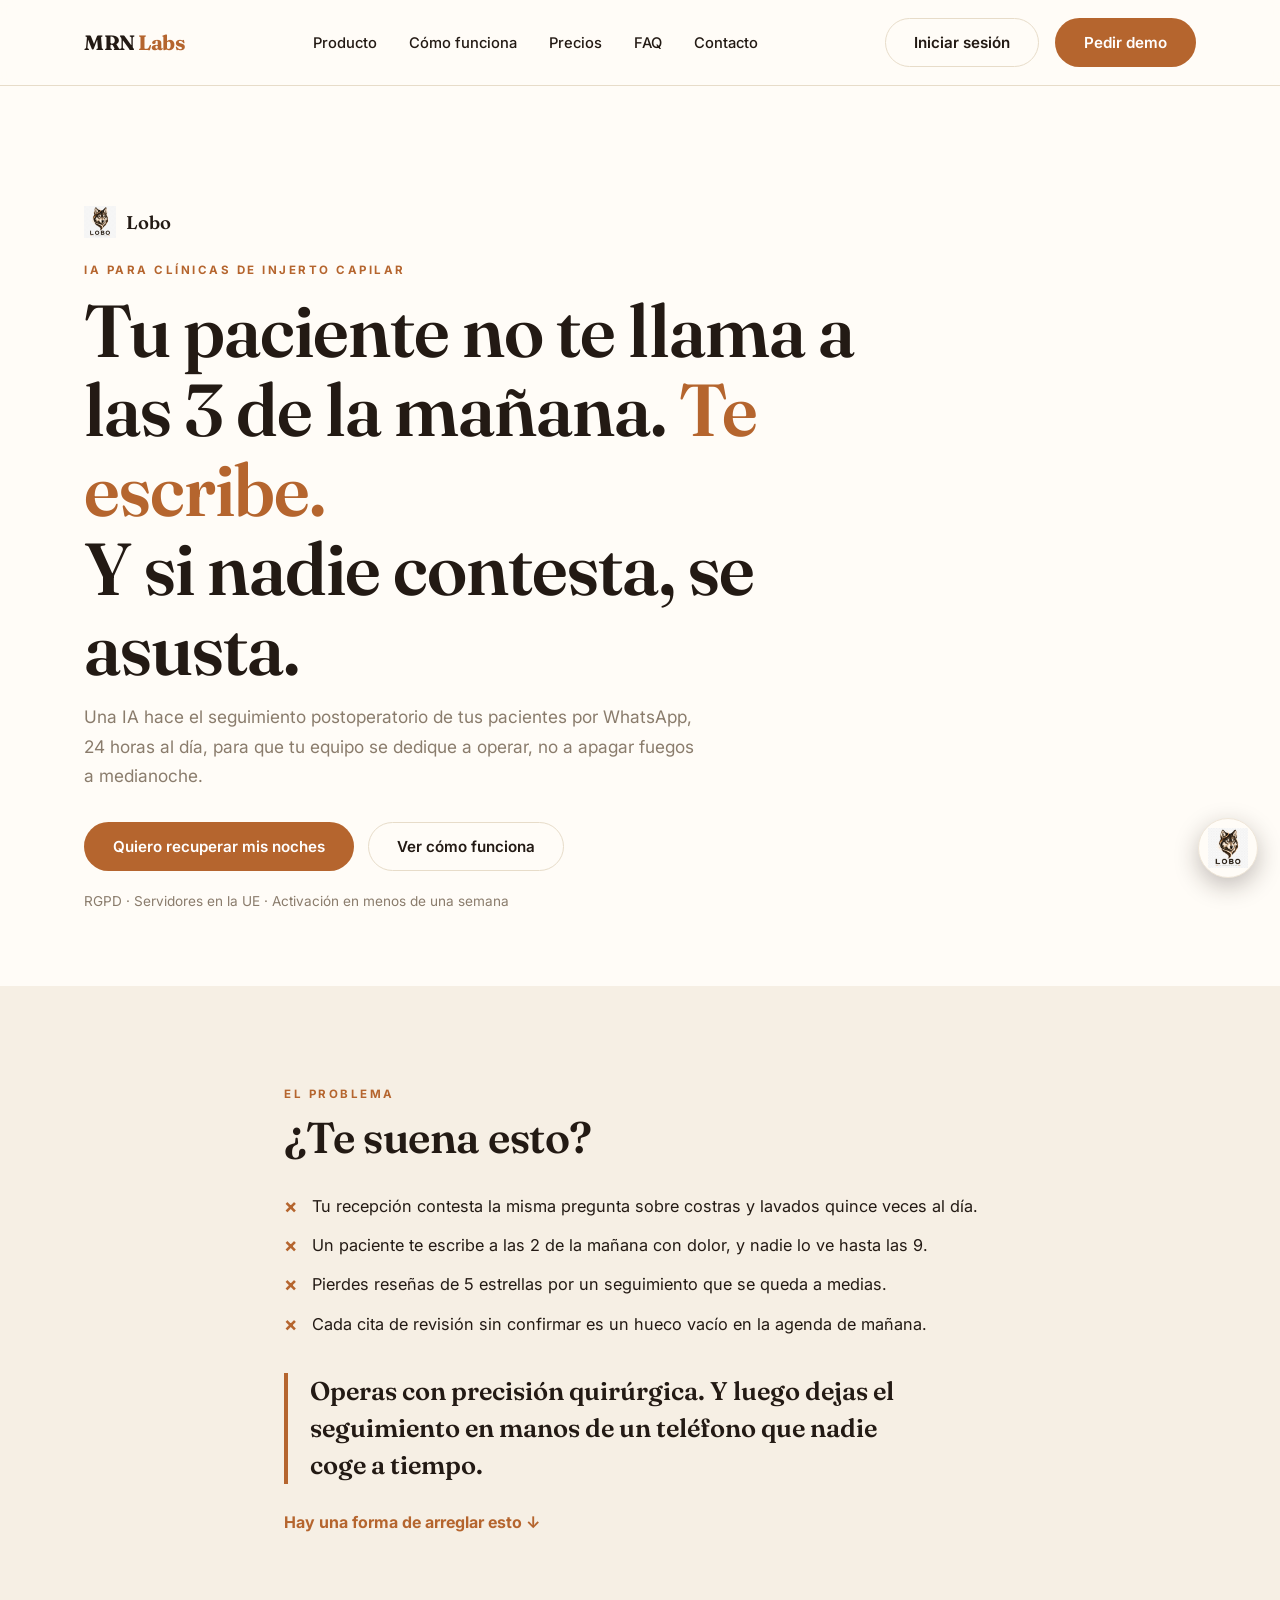
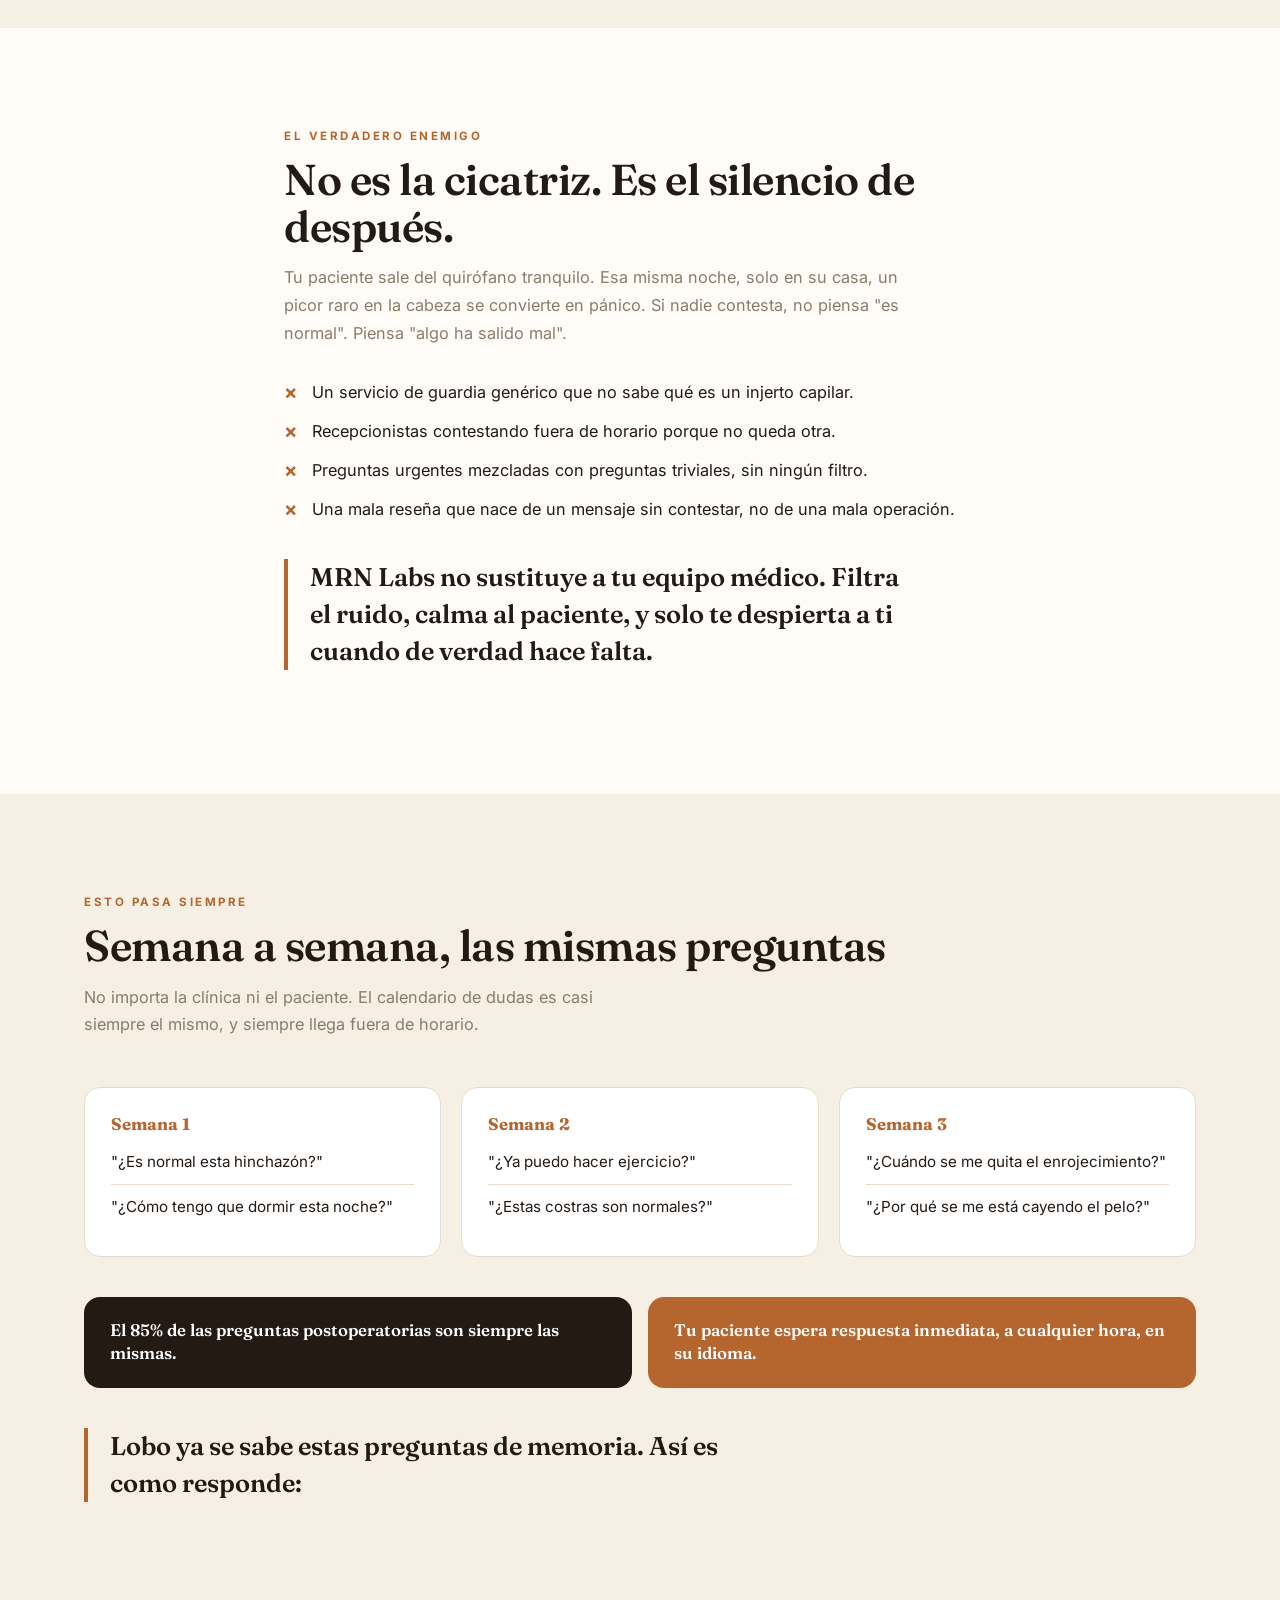
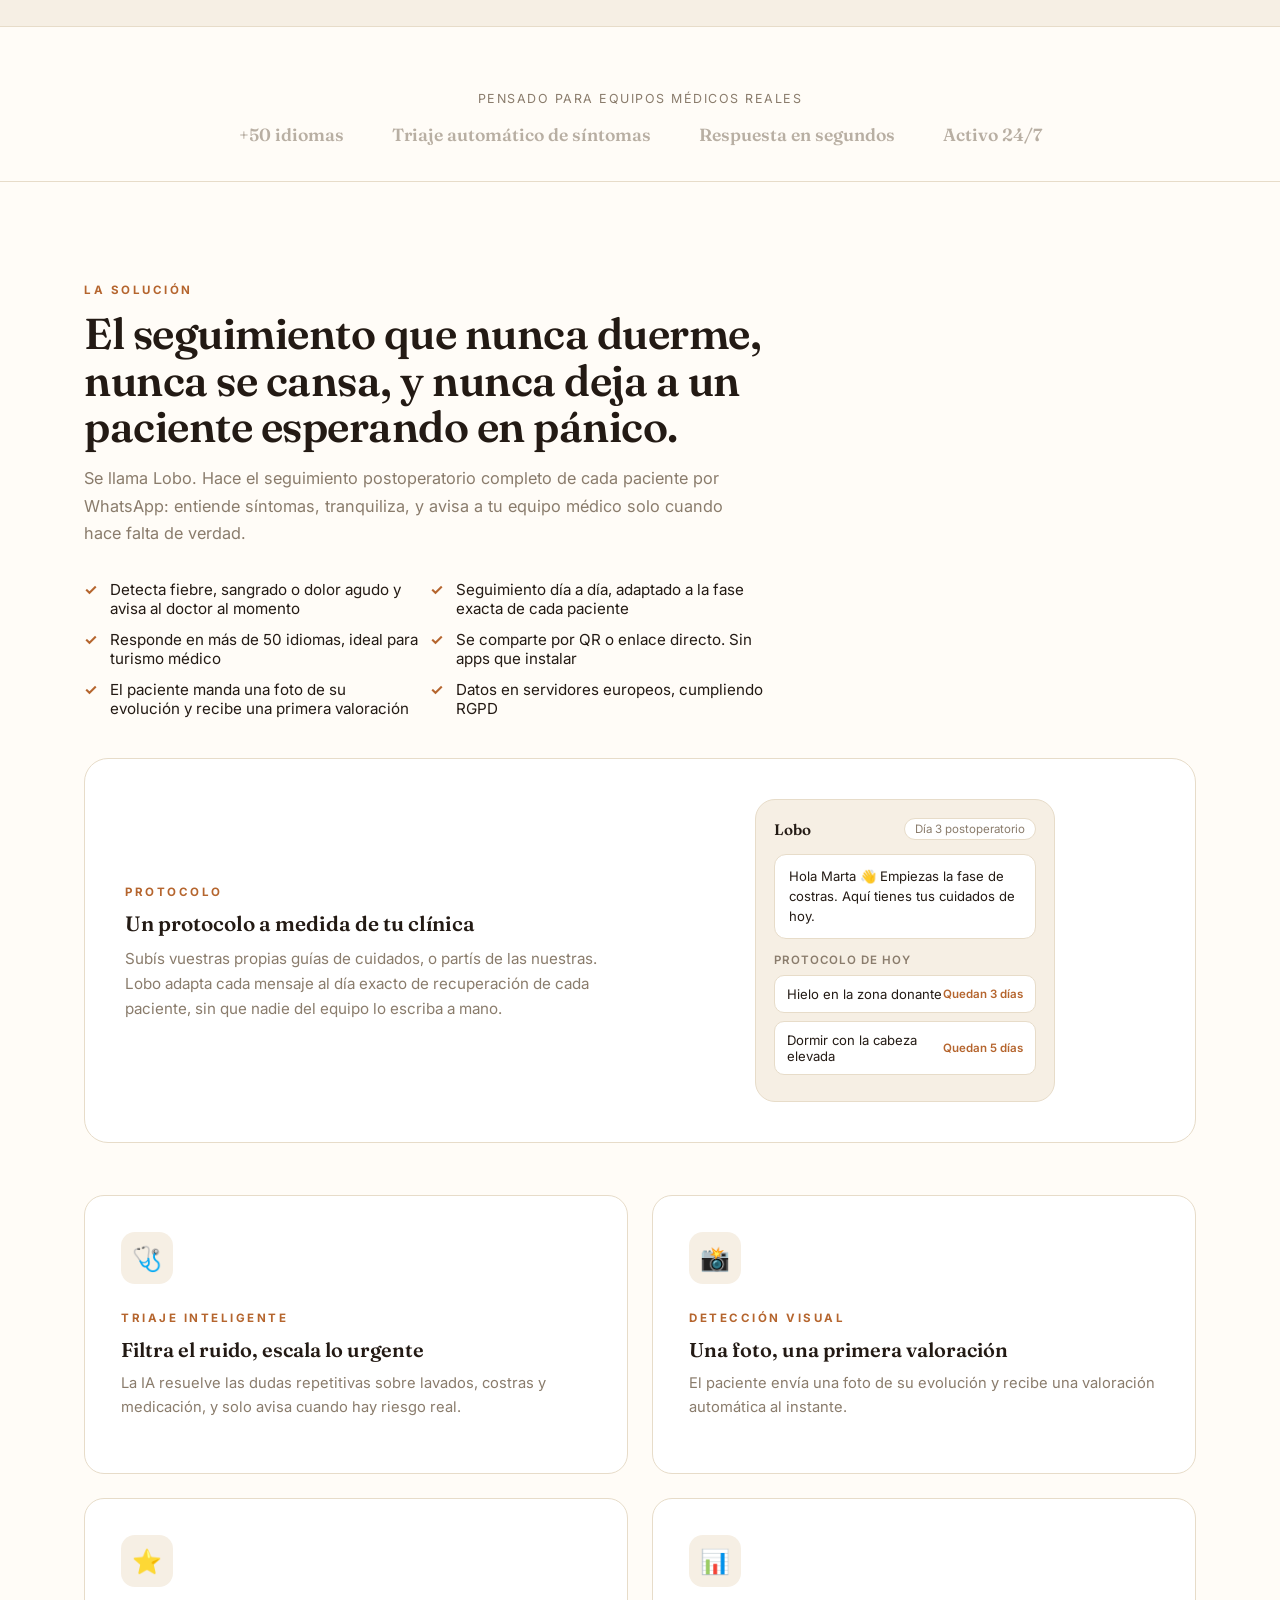
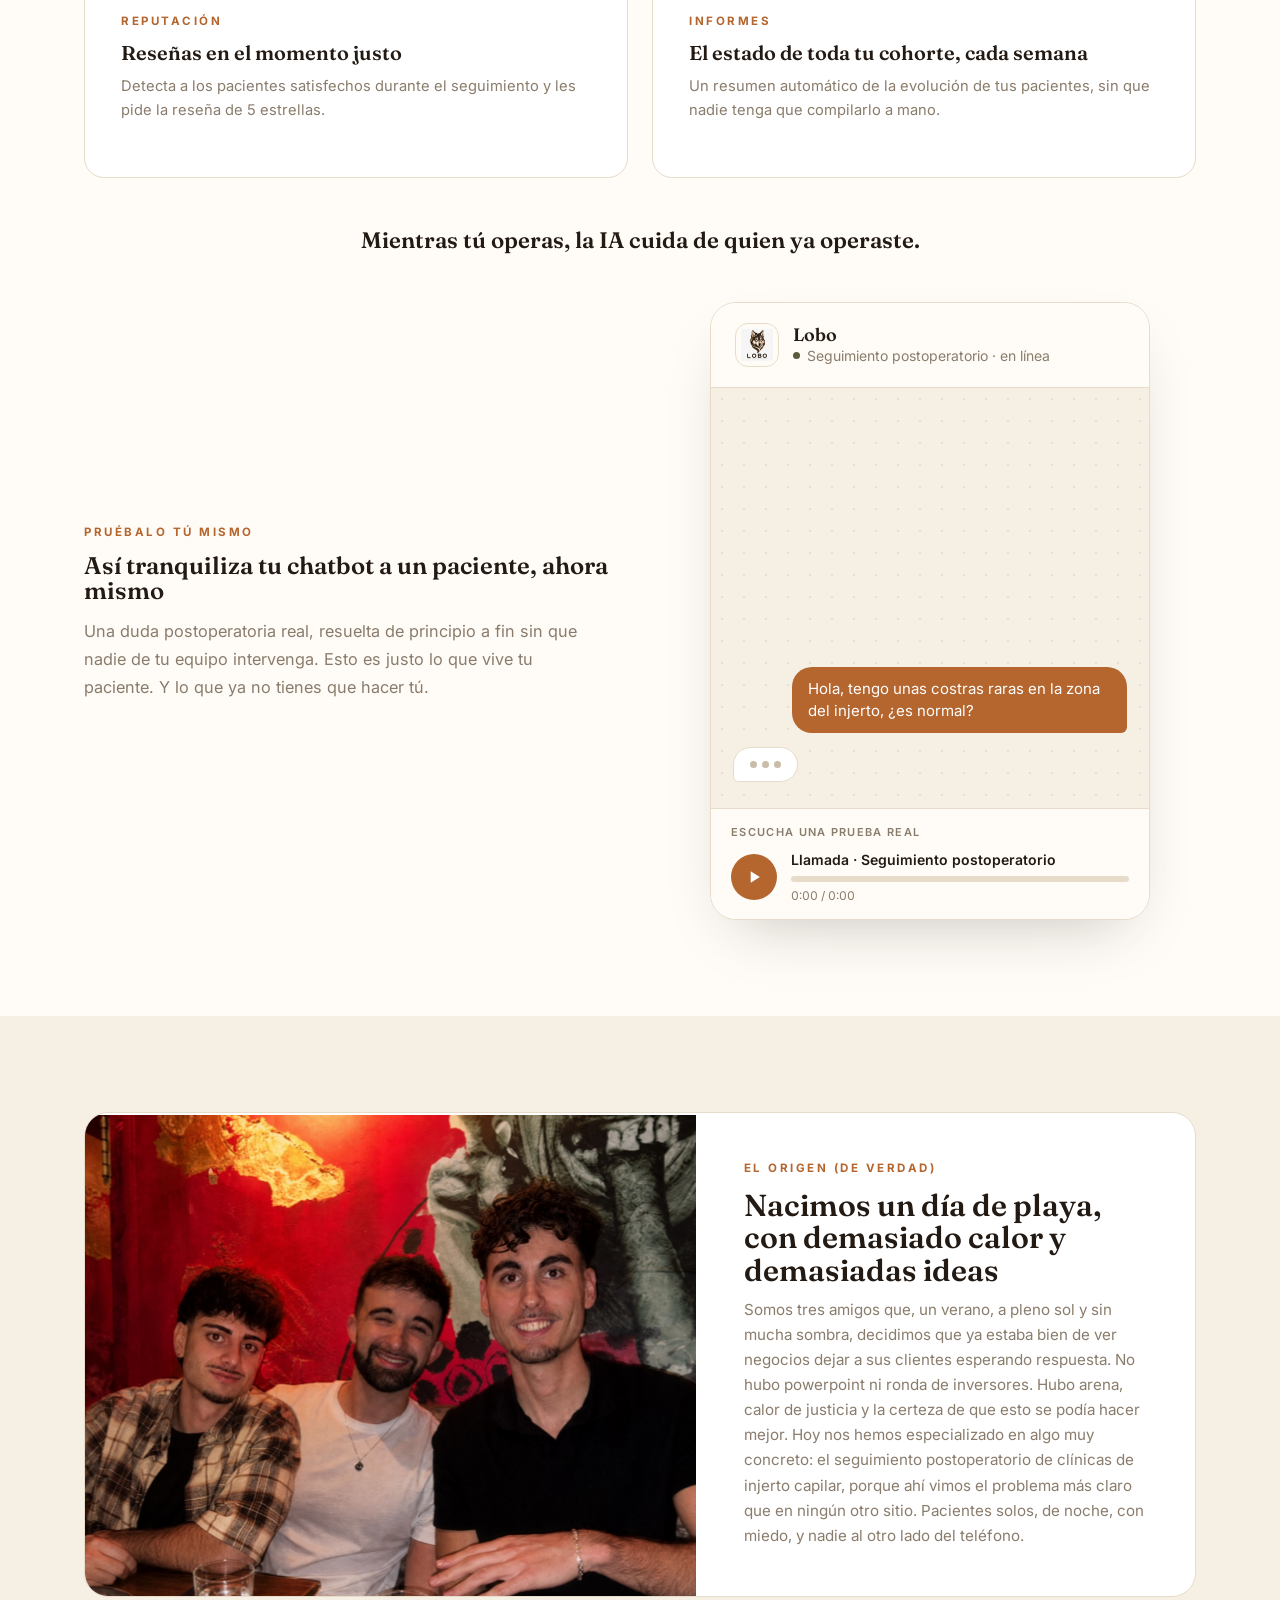
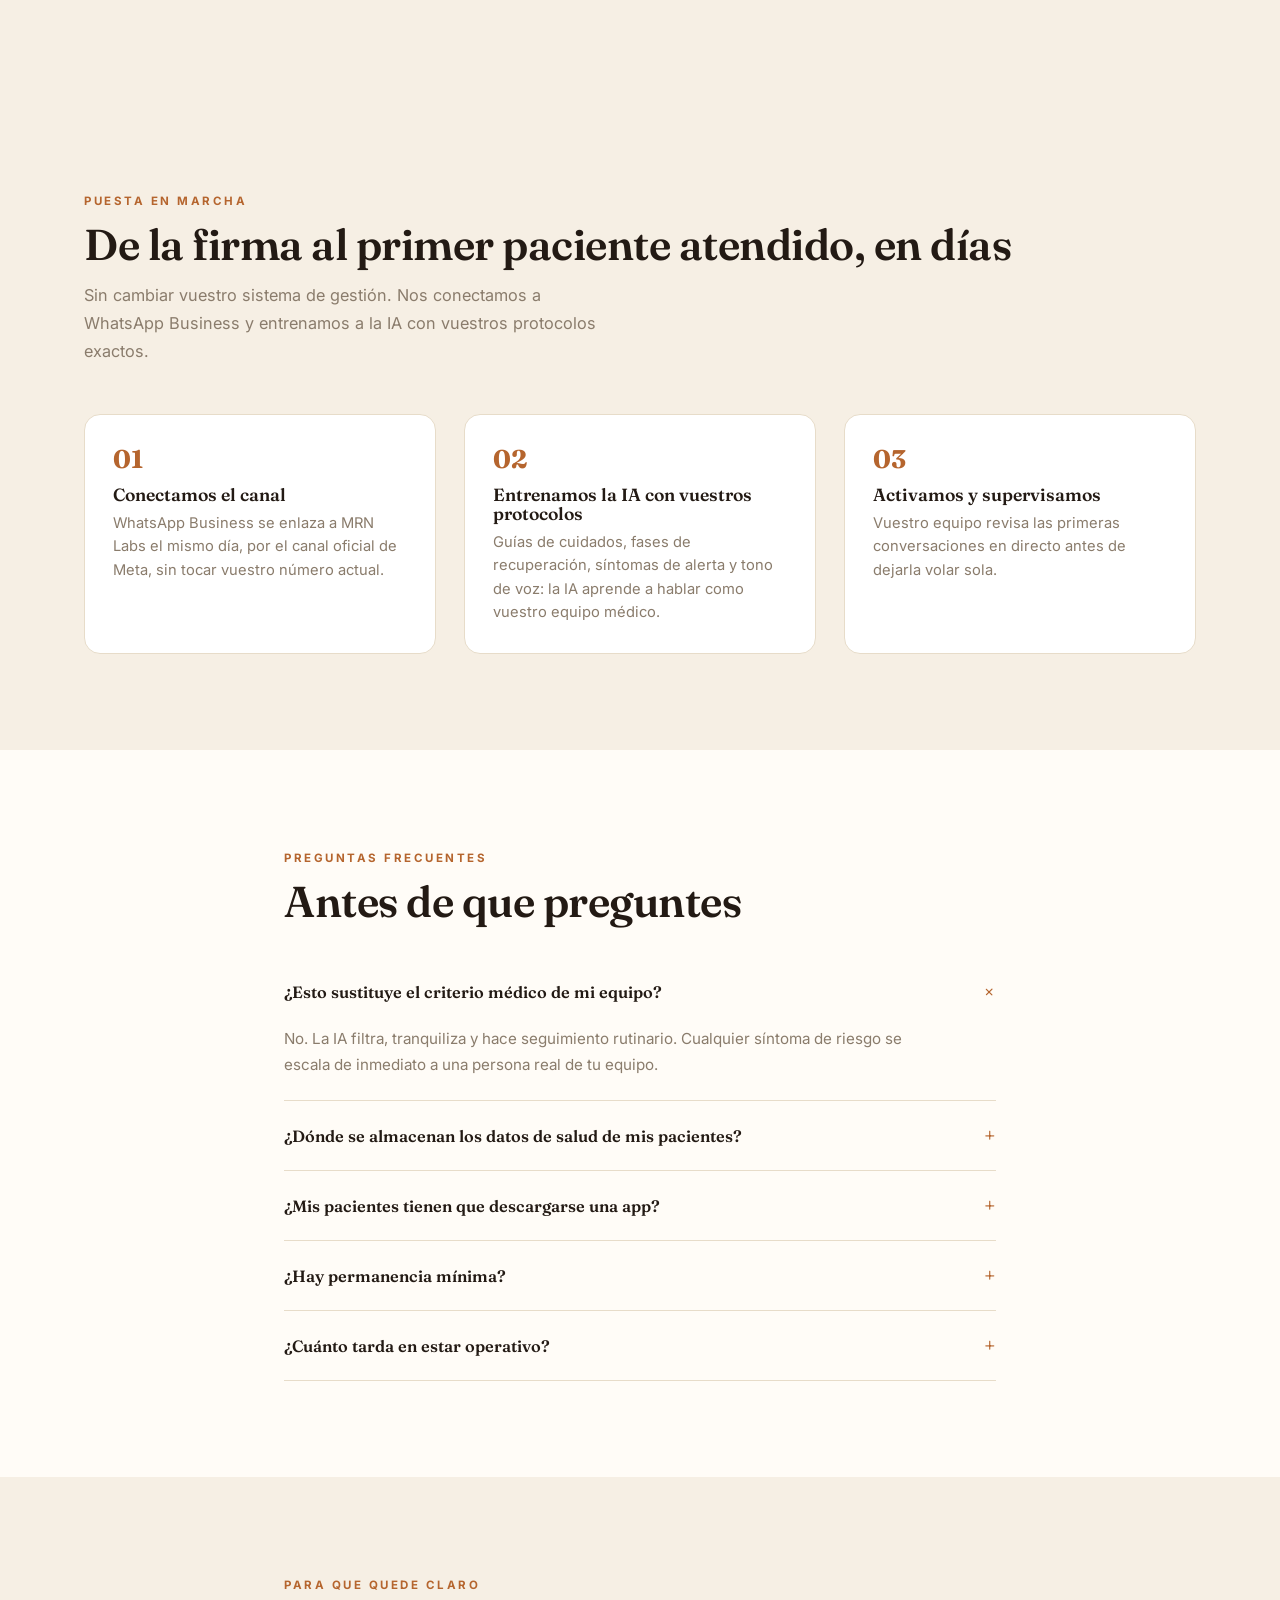
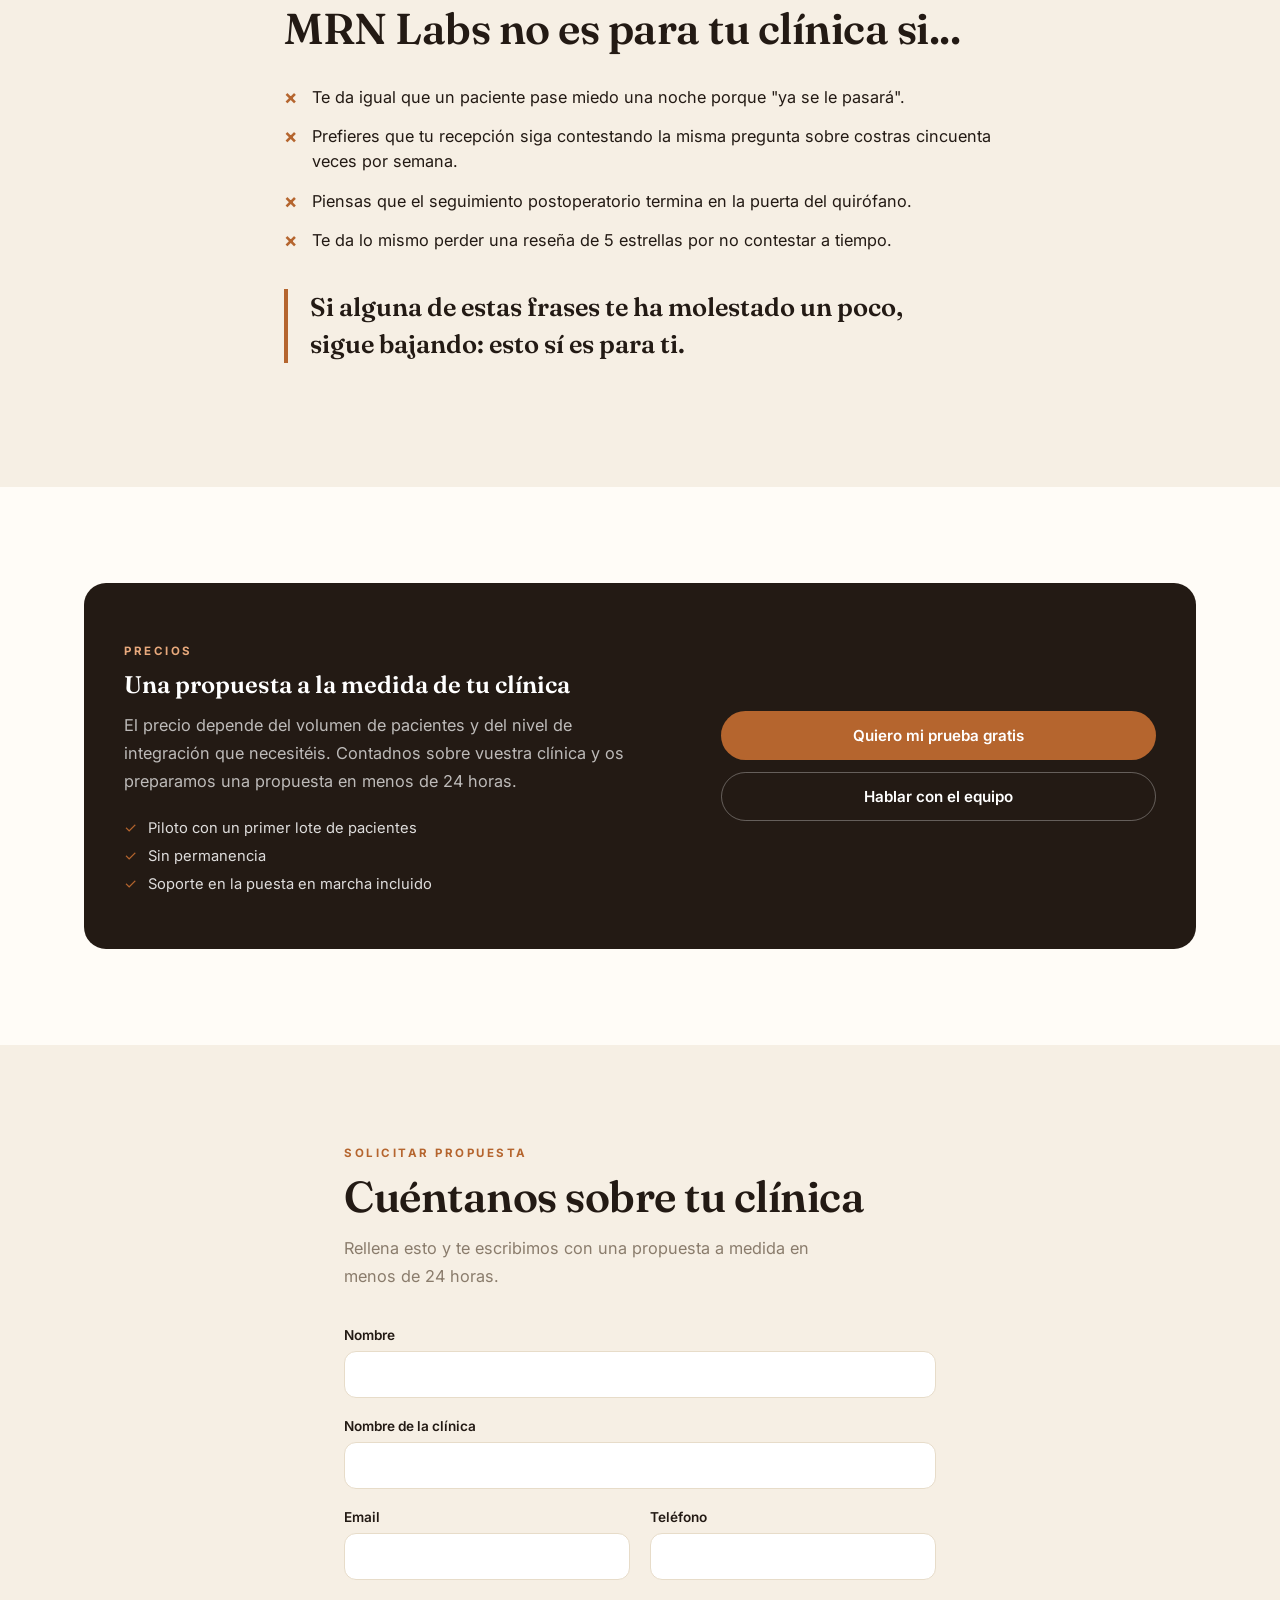
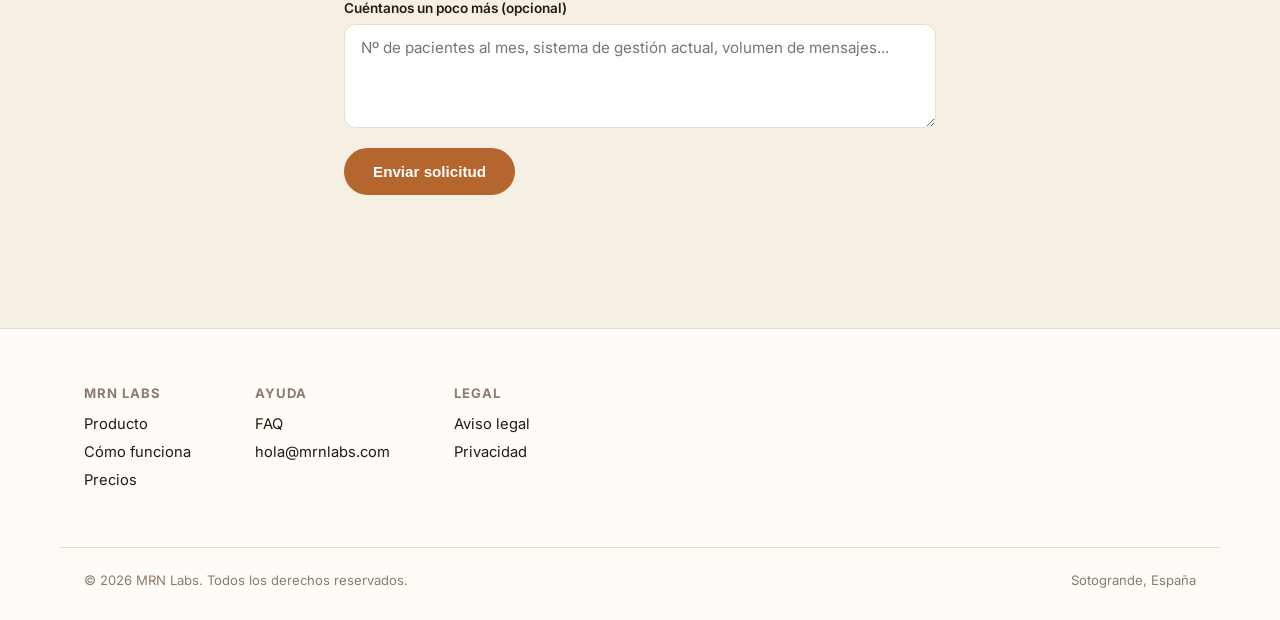
==== commit 5df40d75: "feat: add recurring-questions timeline and protocol mockup Inspired by a competitor's landing page s" ====
--- a/index.html
+++ b/index.html
@@ -139,6 +139,32 @@
     .team-banner-copy{padding:48px;display:flex;flex-direction:column;justify-content:center;}
   }
 
+  /* QUESTION TIMELINE (siempre las mismas preguntas) */
+  .qtimeline{display:grid;grid-template-columns:1fr;gap:20px;margin-top:48px;}
+  @media(min-width:860px){ .qtimeline{grid-template-columns:repeat(3,1fr);} }
+  .qweek{background:var(--white);border:1px solid var(--line);border-radius:16px;padding:26px;}
+  .qweek .qweek-label{font-family:'Fraunces',serif;font-size:1.05rem;font-weight:700;color:var(--clay);margin-bottom:16px;}
+  .qweek p{font-size:.95rem;color:var(--ink);line-height:1.6;padding:10px 0;border-top:1px solid var(--line);}
+  .qweek p:first-of-type{border-top:none;padding-top:0;}
+
+  .stat-pills{display:flex;flex-wrap:wrap;gap:16px;margin-top:40px;}
+  .stat-pill{flex:1 1 260px;border-radius:16px;padding:22px 26px;font-family:'Fraunces',serif;font-weight:600;font-size:1.05rem;line-height:1.4;}
+  .stat-pill--dark{background:var(--ink);color:var(--white);}
+  .stat-pill--clay{background:var(--clay);color:var(--white);}
+
+  /* PROTOCOL MOCKUP CARD */
+  .protocol-card{background:var(--white);border:1px solid var(--line);border-radius:24px;padding:32px;margin-top:40px;
+    display:grid;grid-template-columns:1fr;gap:28px;align-items:center;}
+  @media(min-width:800px){ .protocol-card{grid-template-columns:1fr 1fr;padding:40px;} }
+  .phone-mock{background:var(--cream);border:1px solid var(--line);border-radius:20px;padding:18px;max-width:300px;margin:0 auto;}
+  .phone-mock-head{display:flex;align-items:center;justify-content:space-between;margin-bottom:14px;}
+  .phone-mock-head .ph-name{font-family:'Fraunces',serif;font-weight:600;font-size:.95rem;color:var(--ink);}
+  .phone-mock-head .ph-day{font-size:.72rem;color:var(--muted);background:var(--white);border:1px solid var(--line);border-radius:999px;padding:3px 10px;}
+  .phone-mock-msg{background:var(--white);border:1px solid var(--line);border-radius:12px;padding:12px 14px;font-size:.82rem;color:var(--ink);line-height:1.5;margin-bottom:14px;}
+  .phone-mock-list-label{font-size:.72rem;text-transform:uppercase;letter-spacing:1px;color:var(--muted);font-weight:600;margin-bottom:8px;}
+  .phone-mock-item{display:flex;justify-content:space-between;align-items:center;background:var(--white);border:1px solid var(--line);border-radius:10px;padding:10px 12px;font-size:.82rem;color:var(--ink);margin-bottom:8px;}
+  .phone-mock-item span:last-child{color:var(--clay);font-weight:600;font-size:.72rem;white-space:nowrap;}
+
   /* CHAT DEMO (bot en directo) */
   .chat-demo-split{display:grid;grid-template-columns:1fr;gap:32px;align-items:center;}
   @media(min-width:700px){ .chat-demo-split{grid-template-columns:1fr 1fr;gap:48px;} }
@@ -326,6 +352,40 @@
     </div>
   </section>
 
+  <!-- QUESTION TIMELINE -->
+  <section id="preguntas" class="bg-cream">
+    <div class="container reveal">
+      <span class="eyebrow">Esto pasa siempre</span>
+      <h2 class="section-h2">Semana a semana, las mismas preguntas</h2>
+      <p class="section-sub">No importa la clínica ni el paciente. El calendario de dudas es casi siempre el mismo, y siempre llega fuera de horario.</p>
+
+      <div class="qtimeline">
+        <div class="qweek">
+          <div class="qweek-label">Semana 1</div>
+          <p>"¿Es normal esta hinchazón?"</p>
+          <p>"¿Cómo tengo que dormir esta noche?"</p>
+        </div>
+        <div class="qweek">
+          <div class="qweek-label">Semana 2</div>
+          <p>"¿Ya puedo hacer ejercicio?"</p>
+          <p>"¿Estas costras son normales?"</p>
+        </div>
+        <div class="qweek">
+          <div class="qweek-label">Semana 3</div>
+          <p>"¿Cuándo se me quita el enrojecimiento?"</p>
+          <p>"¿Por qué se me está cayendo el pelo?"</p>
+        </div>
+      </div>
+
+      <div class="stat-pills">
+        <div class="stat-pill stat-pill--dark">El 85% de las preguntas postoperatorias son siempre las mismas.</div>
+        <div class="stat-pill stat-pill--clay">Tu paciente espera respuesta inmediata, a cualquier hora, en su idioma.</div>
+      </div>
+
+      <p class="punchline" style="margin-top:40px;">Lobo ya se sabe estas preguntas de memoria. Así es como responde:</p>
+    </div>
+  </section>
+
   <!-- PROOF STRIP -->
   <section class="proof" style="padding-top:64px;">
     <div class="container">
@@ -350,10 +410,28 @@
           <li>Detecta fiebre, sangrado o dolor agudo y avisa al doctor al momento</li>
           <li>Seguimiento día a día, adaptado a la fase exacta de cada paciente</li>
           <li>Responde en más de 50 idiomas, ideal para turismo médico</li>
-          <li>Todo en WhatsApp, sin apps ni registros para el paciente</li>
+          <li>Se comparte por QR o enlace directo. Sin apps que instalar</li>
           <li>El paciente manda una foto de su evolución y recibe una primera valoración</li>
           <li>Datos en servidores europeos, cumpliendo RGPD</li>
         </ul>
+      </div>
+
+      <div class="protocol-card reveal">
+        <div>
+          <span class="eyebrow">Protocolo</span>
+          <h3 style="font-size:1.3rem;margin-bottom:10px;">Un protocolo a medida de tu clínica</h3>
+          <p style="color:var(--muted);font-size:.95rem;line-height:1.65;">Subís vuestras propias guías de cuidados, o partís de las nuestras. Lobo adapta cada mensaje al día exacto de recuperación de cada paciente, sin que nadie del equipo lo escriba a mano.</p>
+        </div>
+        <div class="phone-mock">
+          <div class="phone-mock-head">
+            <span class="ph-name">Lobo</span>
+            <span class="ph-day">Día 3 postoperatorio</span>
+          </div>
+          <div class="phone-mock-msg">Hola Marta 👋 Empiezas la fase de costras. Aquí tienes tus cuidados de hoy.</div>
+          <div class="phone-mock-list-label">Protocolo de hoy</div>
+          <div class="phone-mock-item"><span>Hielo en la zona donante</span><span>Quedan 3 días</span></div>
+          <div class="phone-mock-item"><span>Dormir con la cabeza elevada</span><span>Quedan 5 días</span></div>
+        </div>
       </div>
 
       <div class="feature-grid">
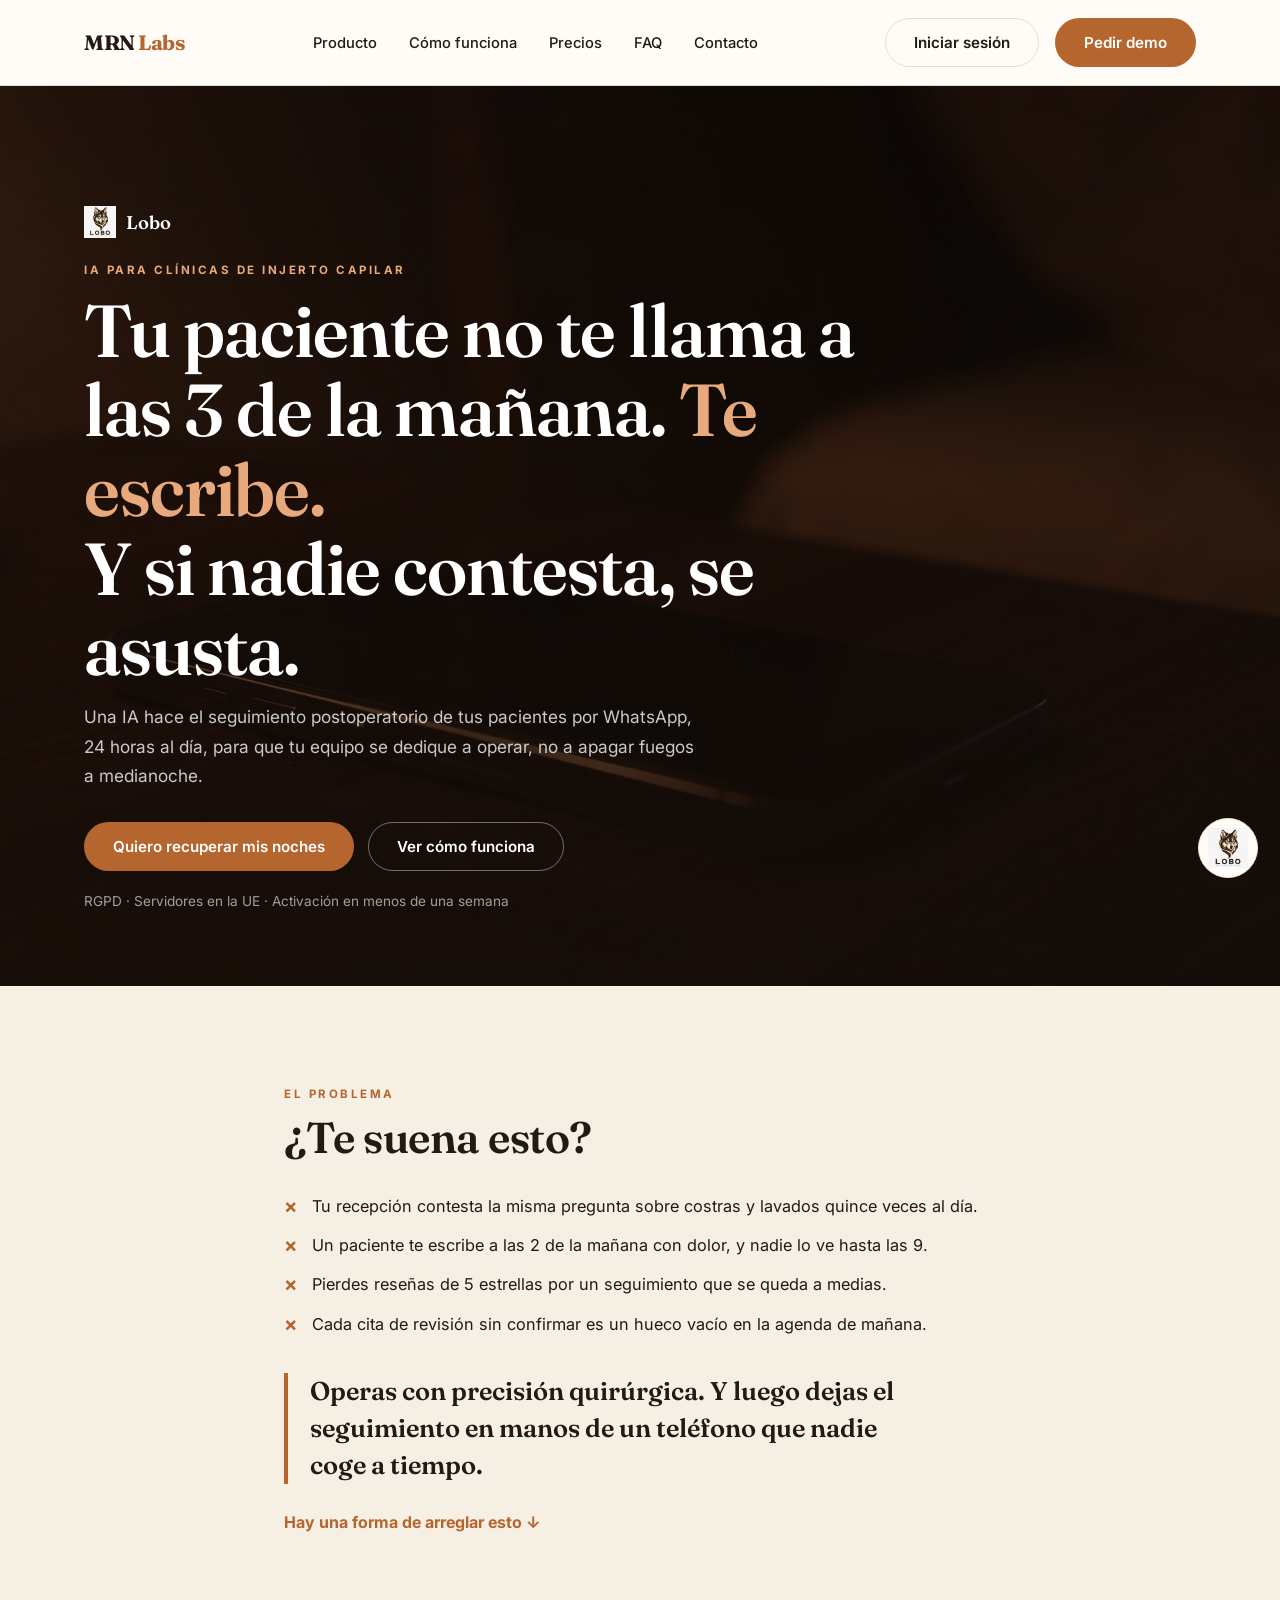
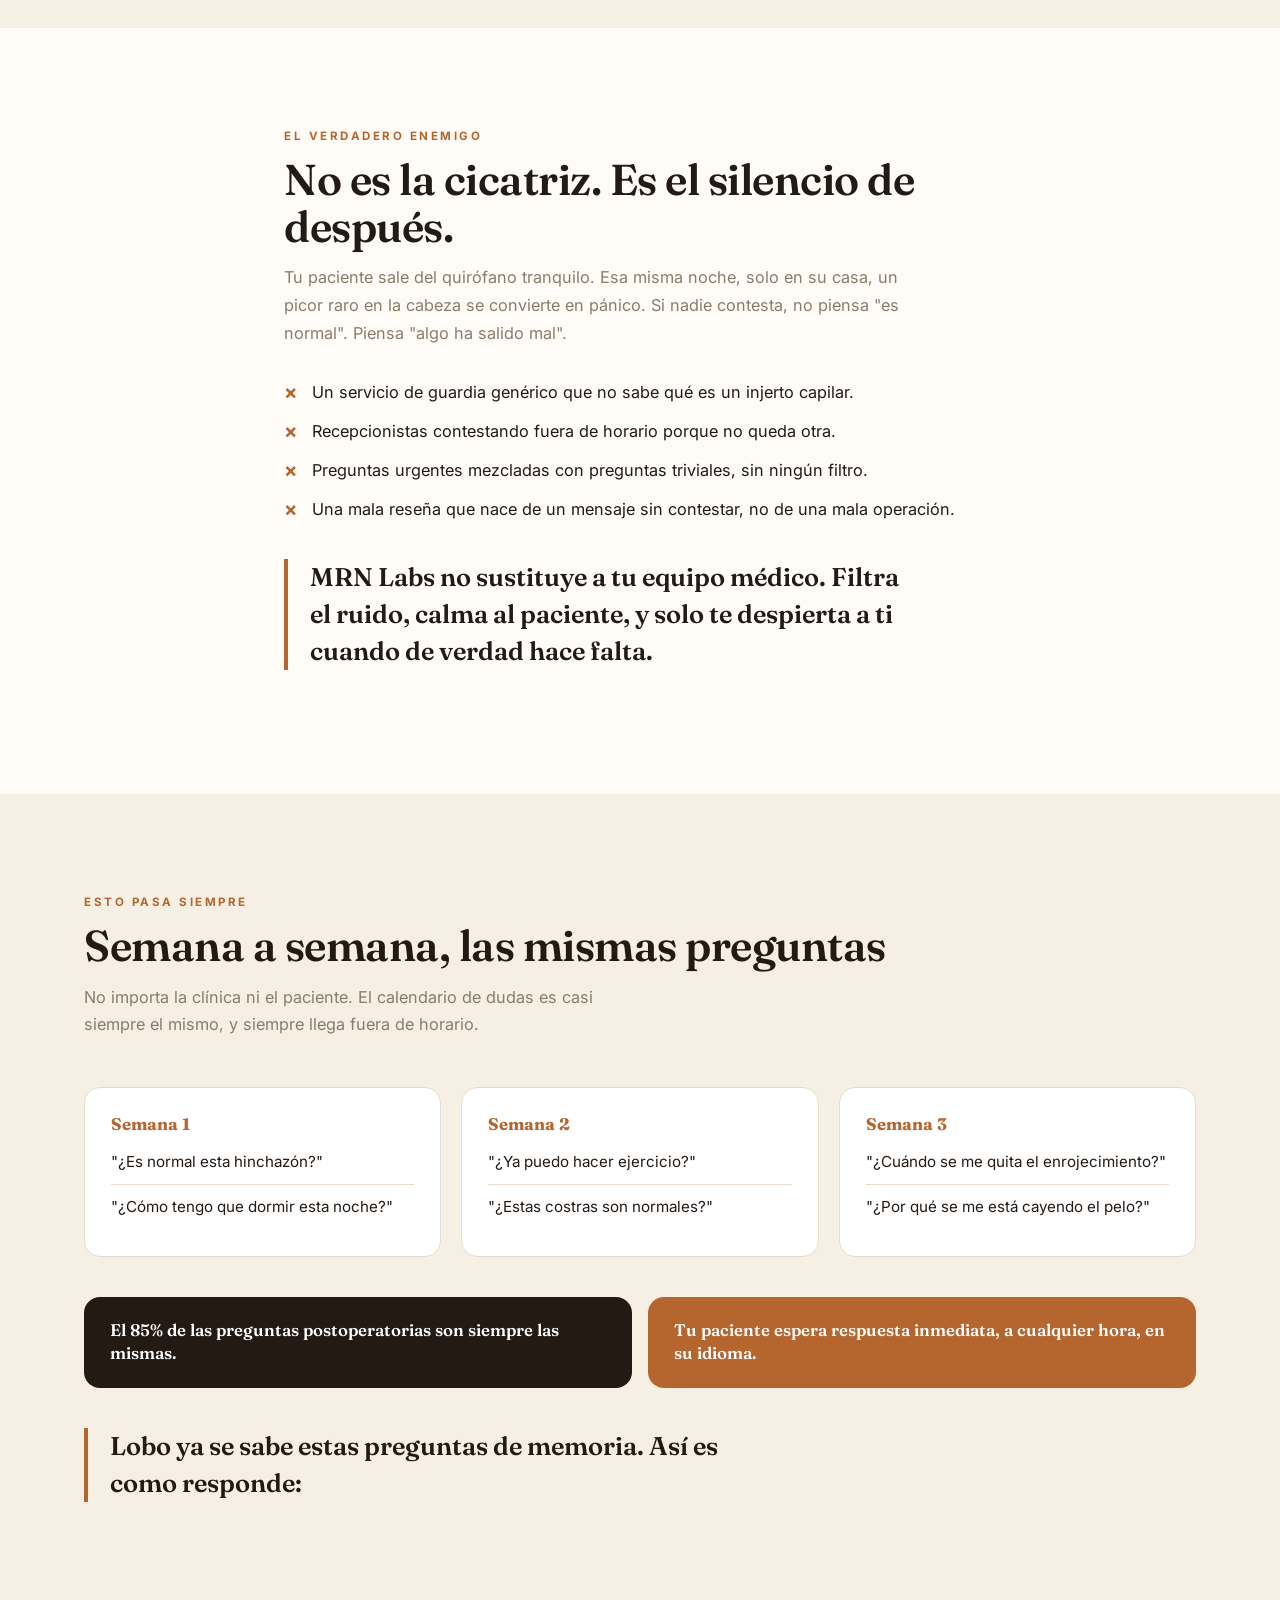
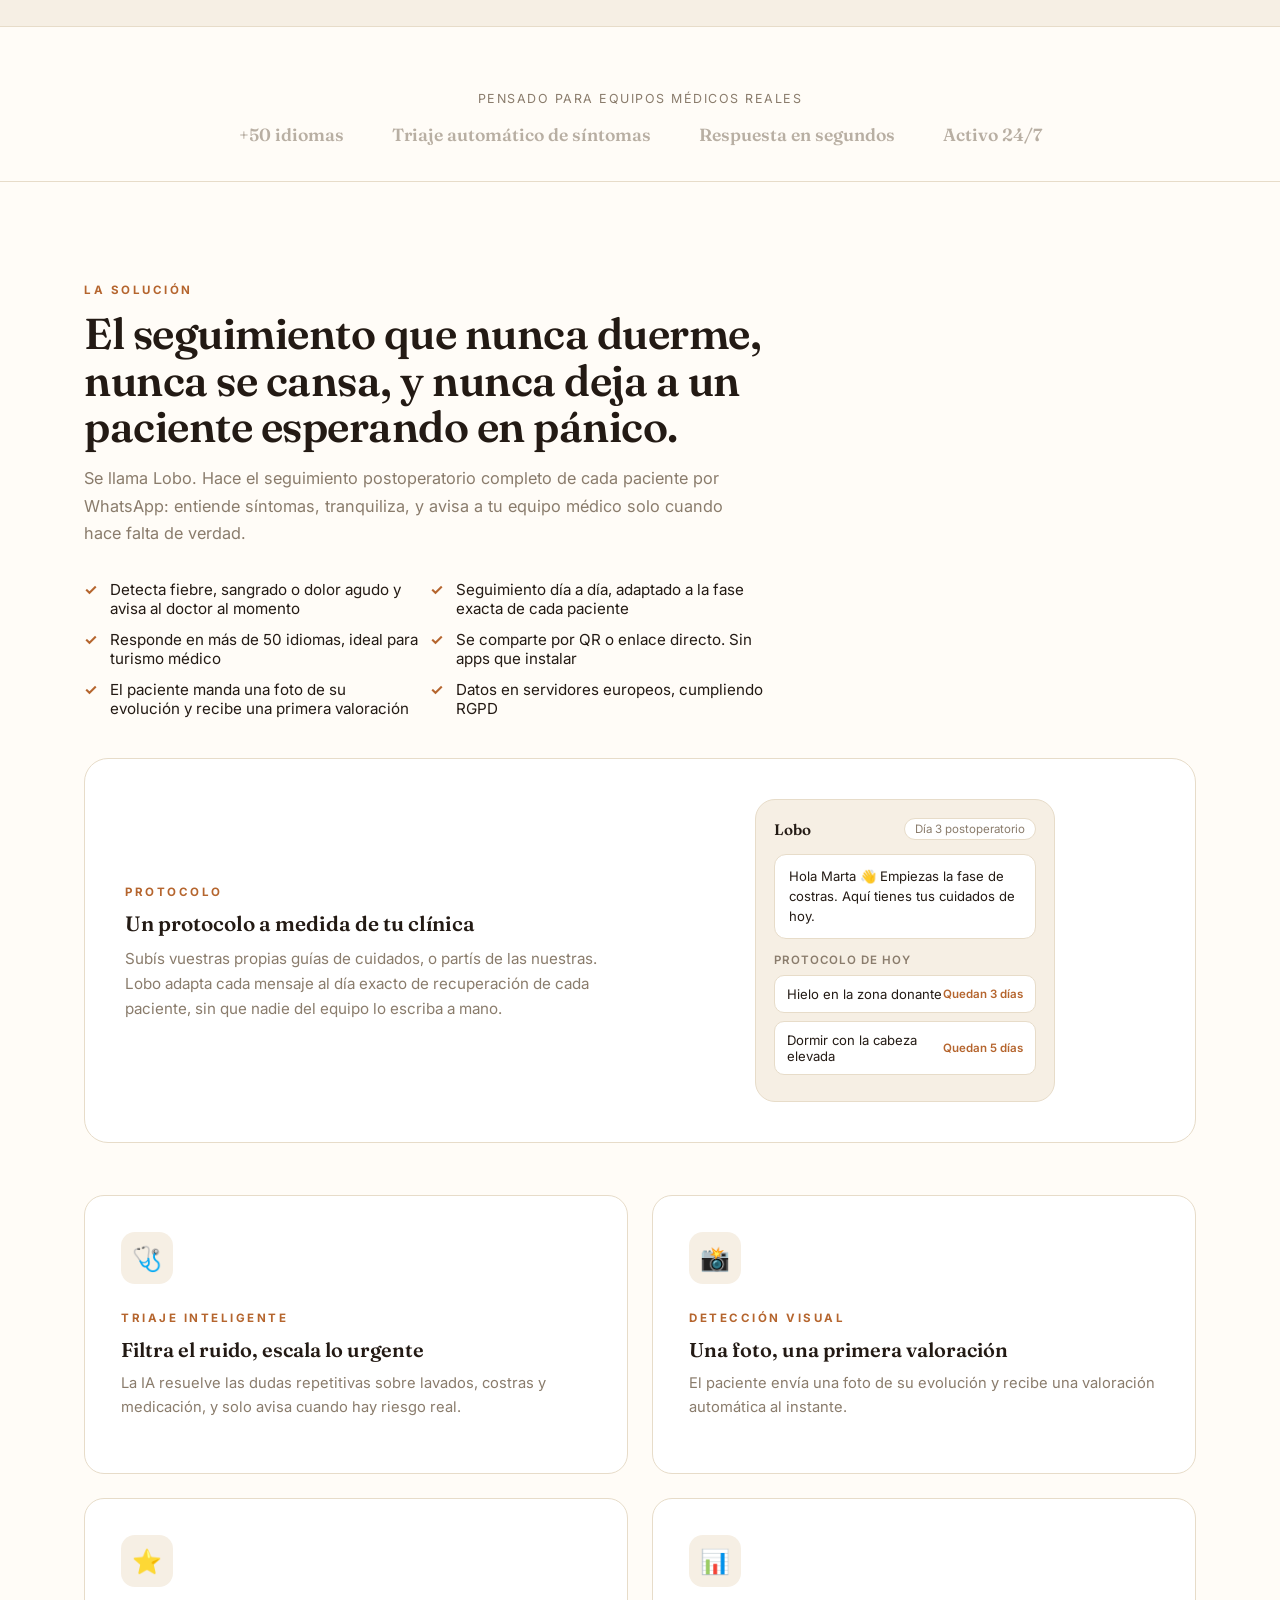
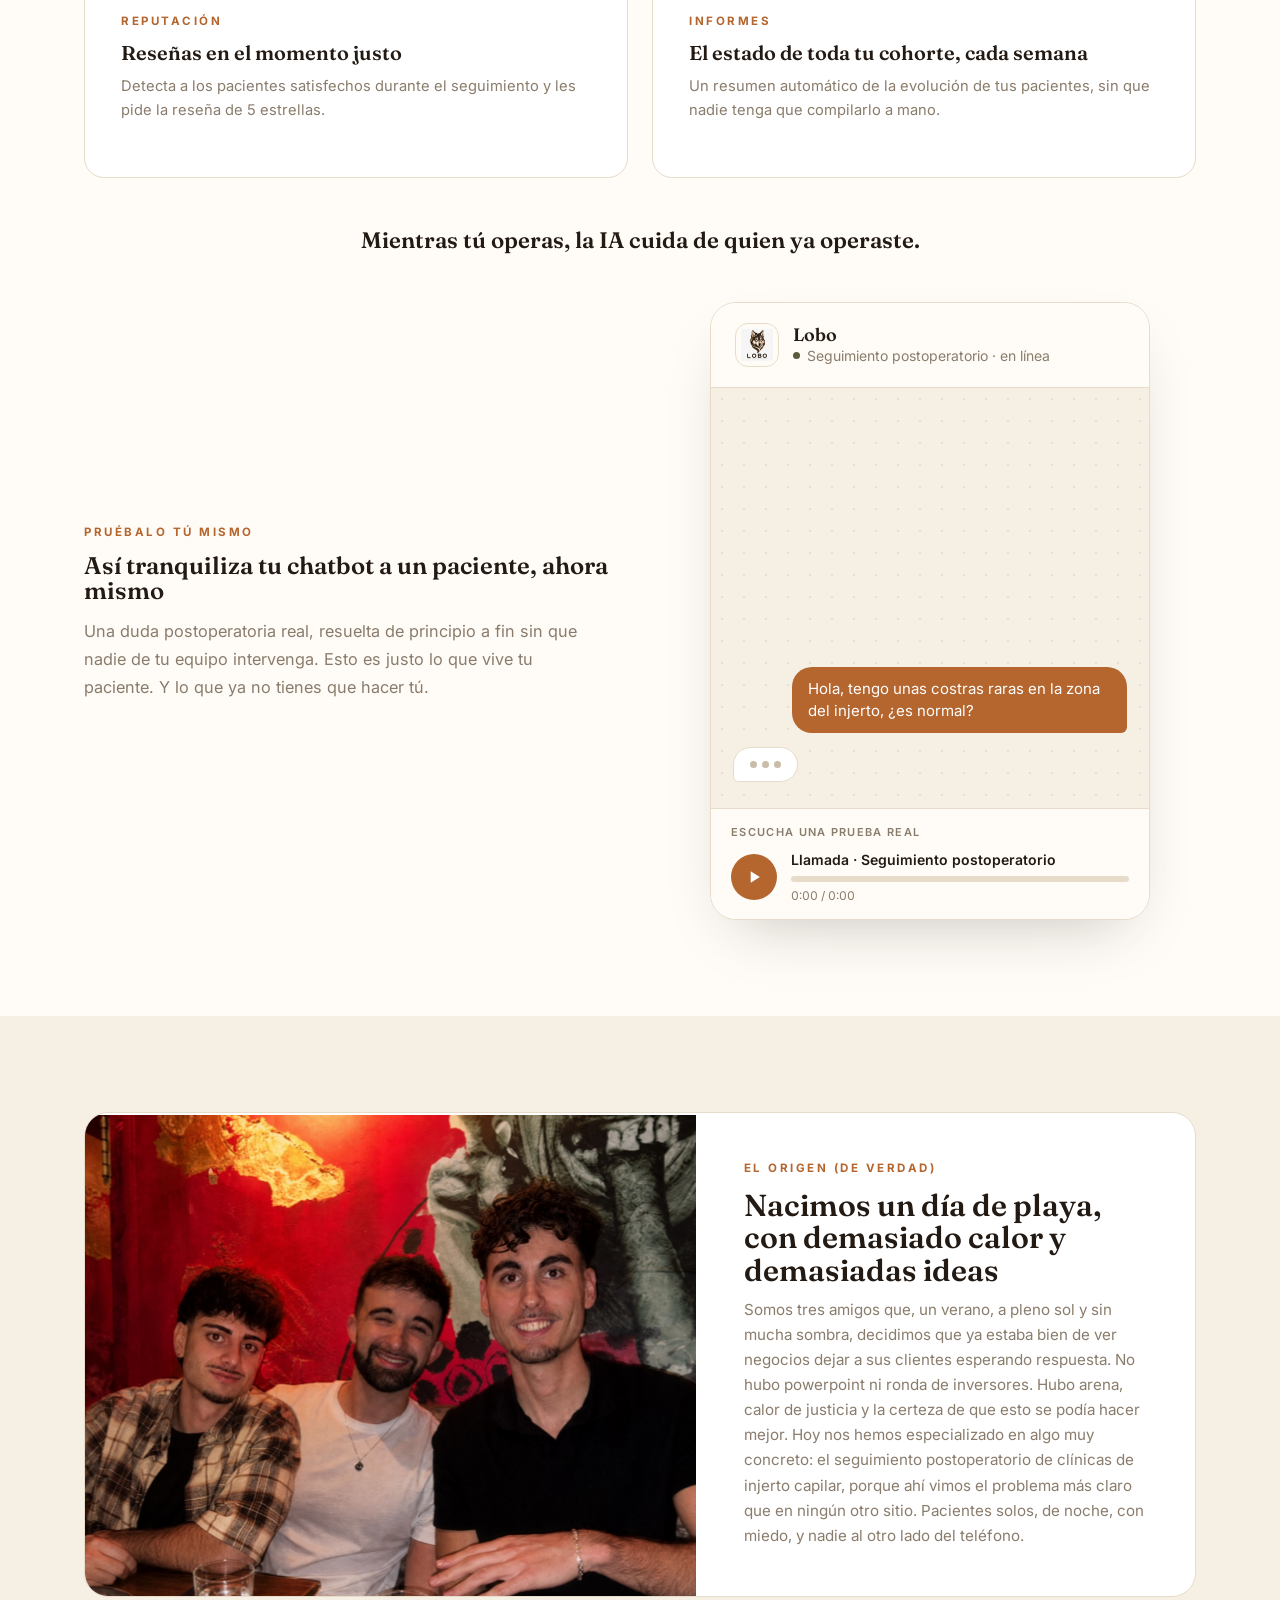
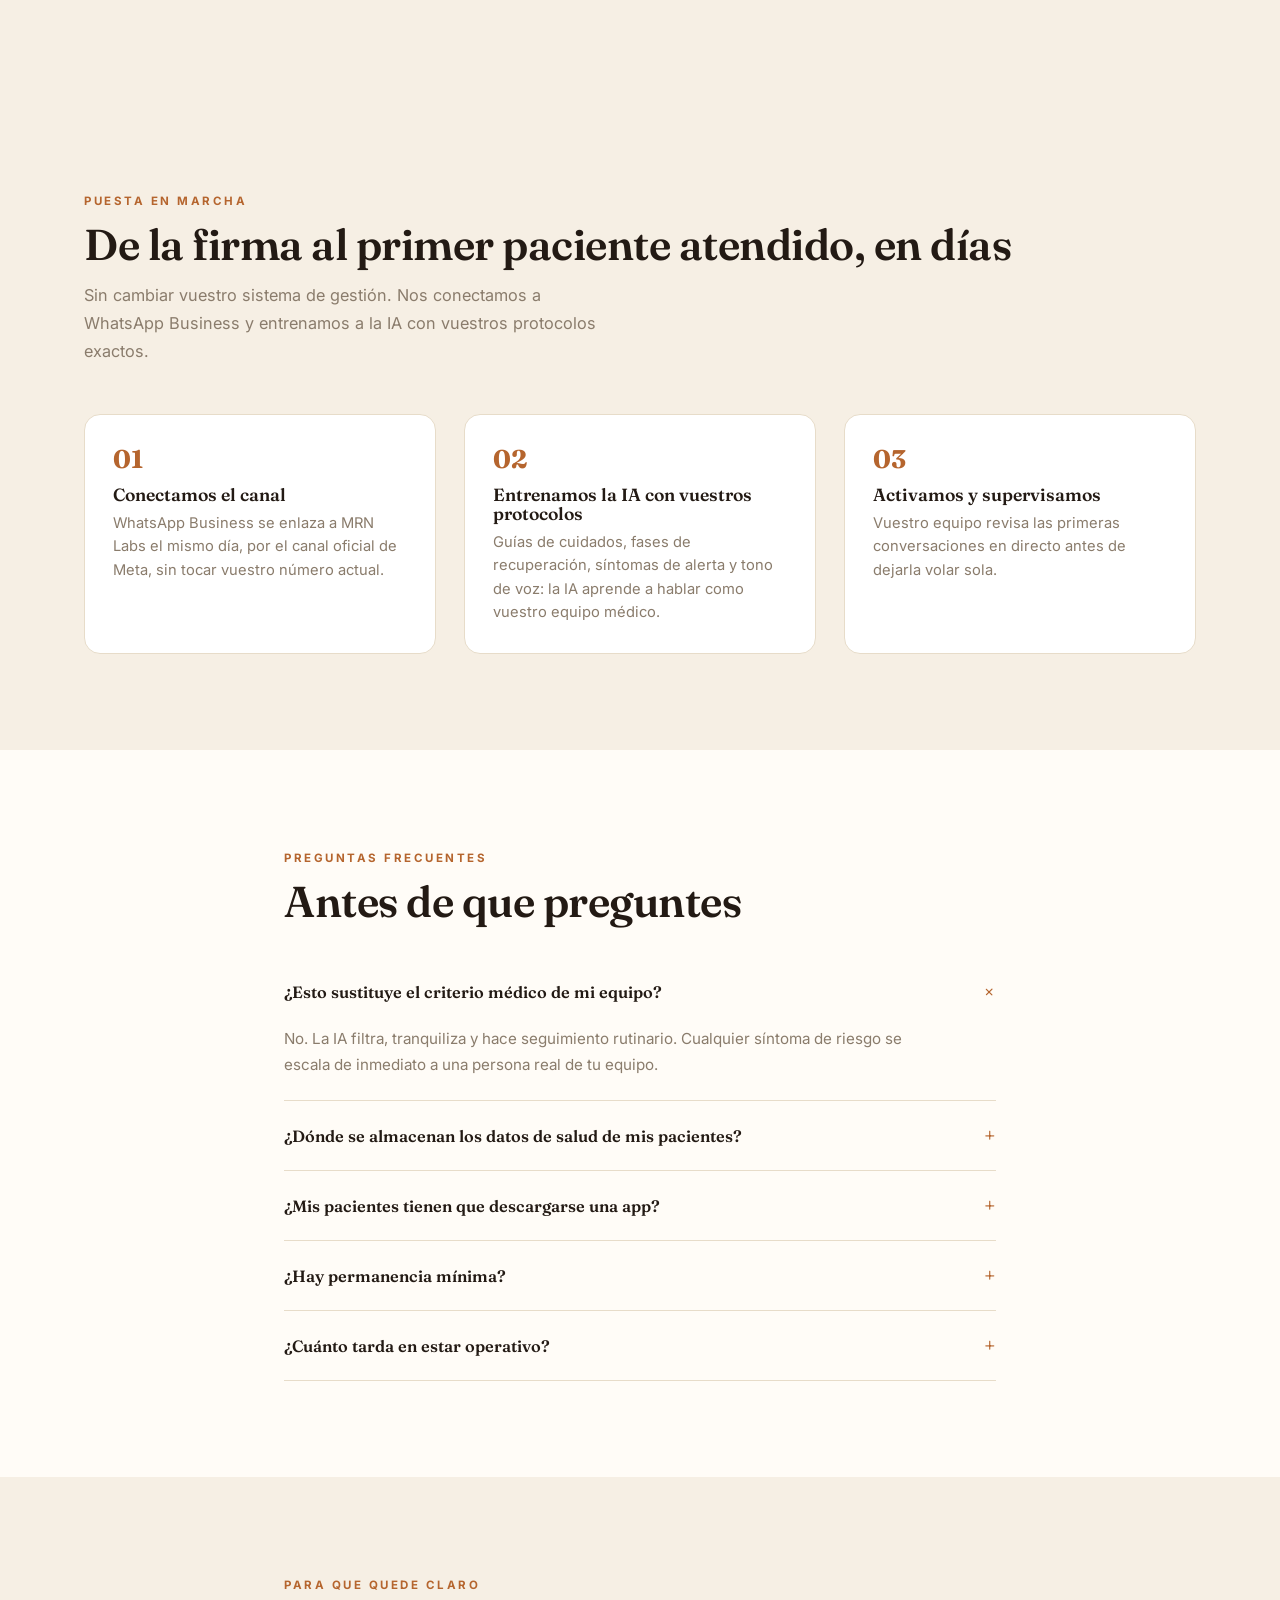
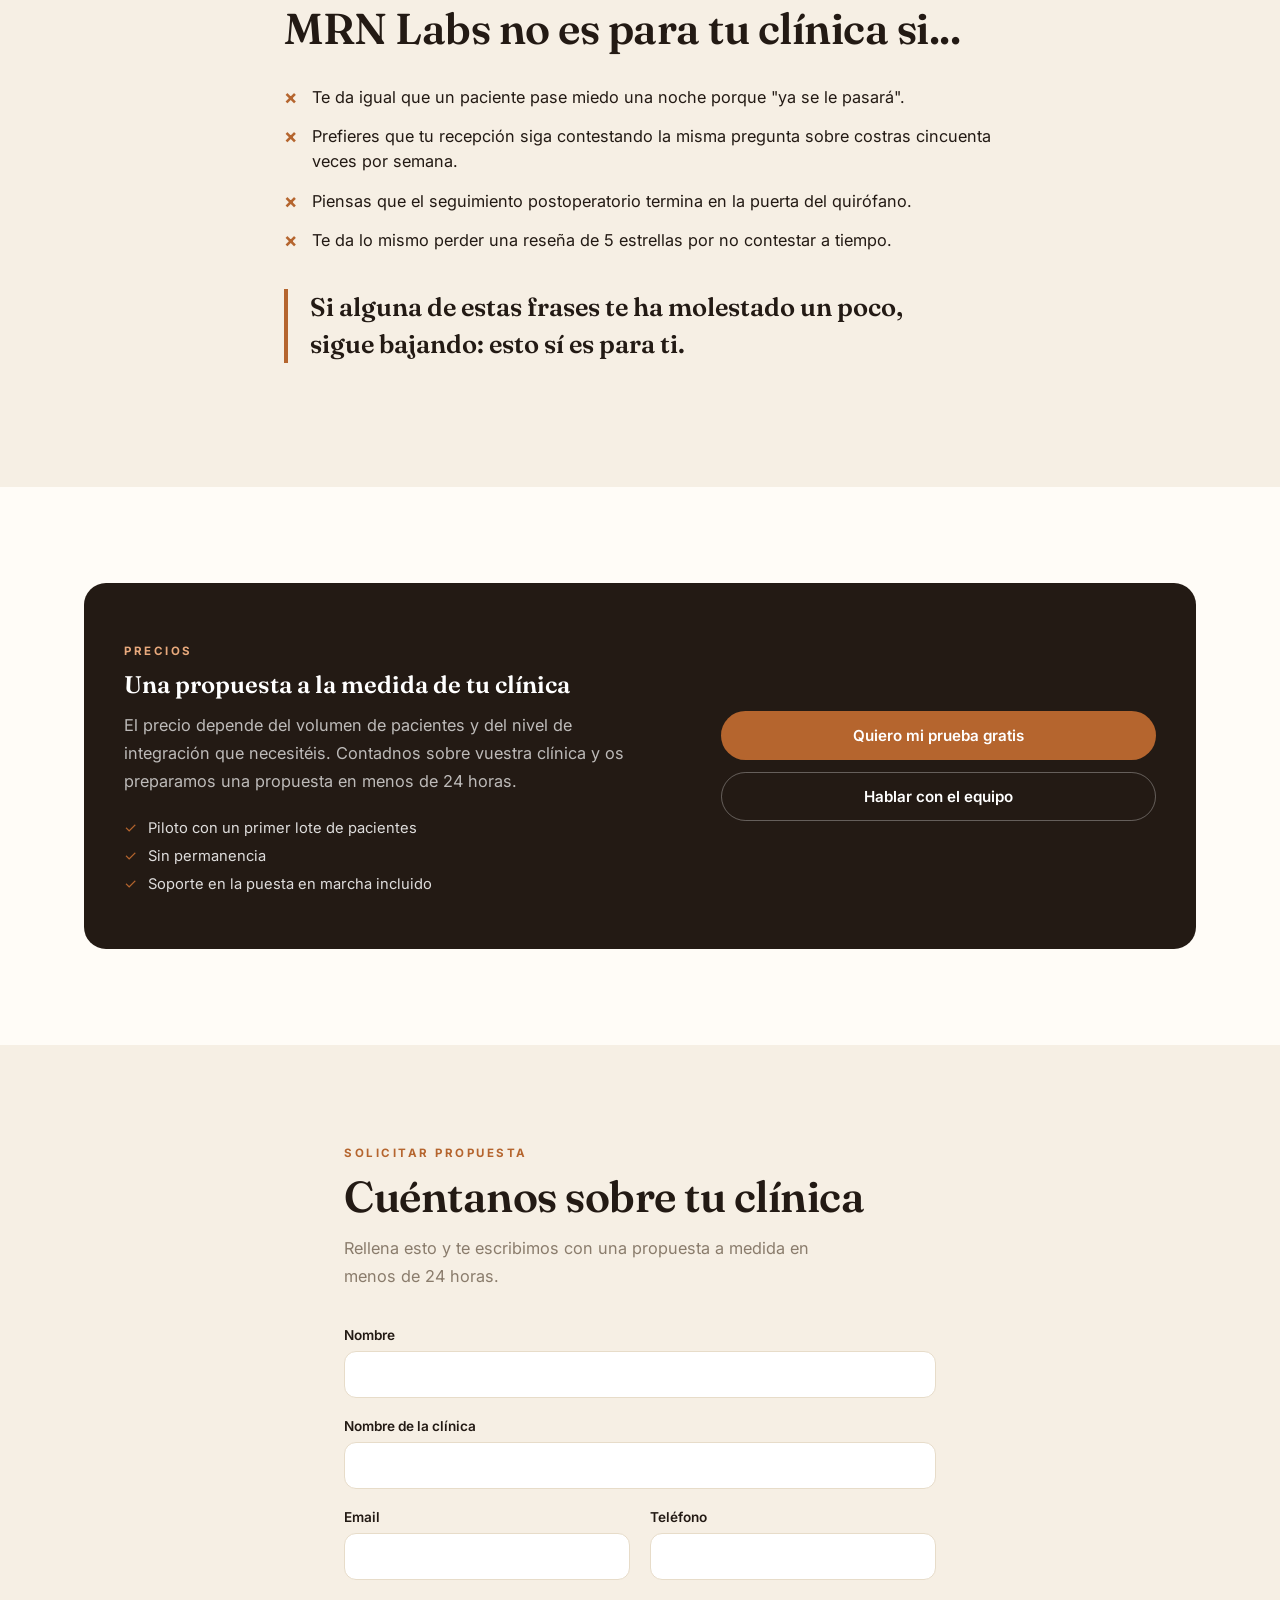
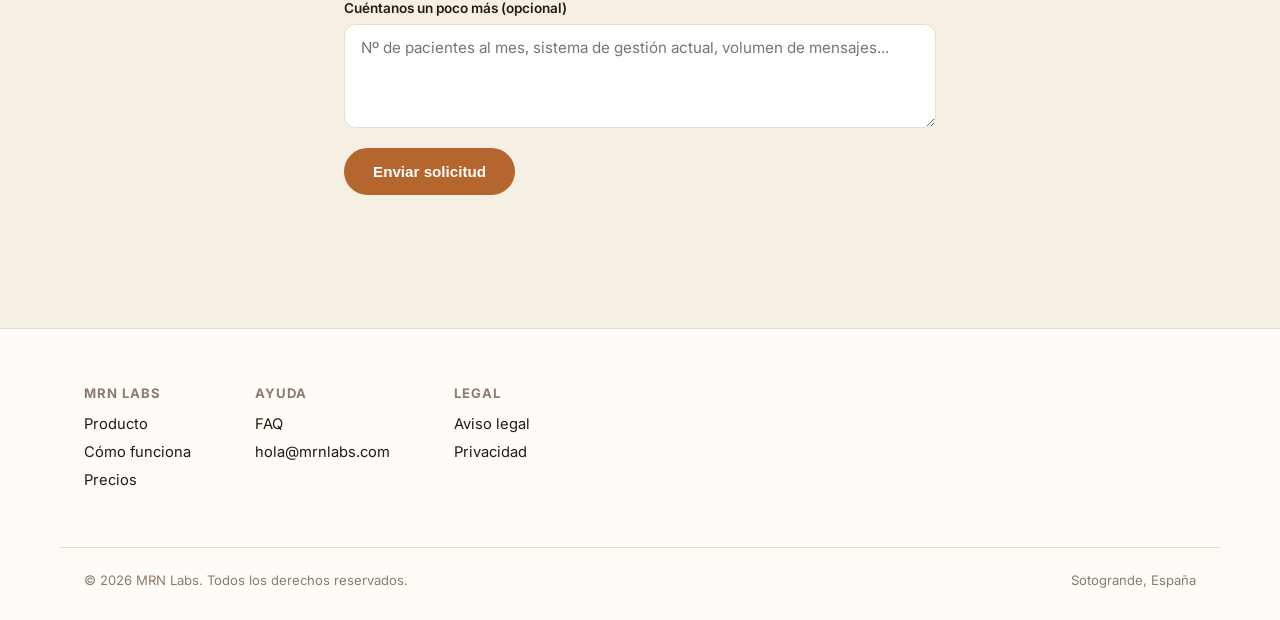
==== commit 64780332: "feat: add looping background video to the hero Compressed the provided 4K/13MB clip down to a 720KB " ====
--- a/index.html
+++ b/index.html
@@ -79,15 +79,27 @@
   .menu-toggle span{display:block;width:22px;height:2px;background:var(--ink);margin:5px 0;}
 
   /* HERO */
-  .hero{padding:120px 0 48px;min-height:100vh;display:flex;align-items:flex-start;box-sizing:border-box;}
-  .hero .container{width:100%;}
+  .hero{position:relative;overflow:hidden;padding:120px 0 48px;min-height:100vh;display:flex;align-items:flex-start;box-sizing:border-box;}
+  .hero-bg{position:absolute;inset:0;z-index:0;background:#1a120c center/cover no-repeat;background-image:url('images/hero-bg-poster.jpg');}
+  .hero-bg video{width:100%;height:100%;object-fit:cover;display:block;}
+  .hero-scrim{position:absolute;inset:0;z-index:1;background:linear-gradient(180deg,rgba(20,13,8,.55) 0%,rgba(20,13,8,.65) 45%,rgba(20,13,8,.88) 100%);}
+  .hero .container{width:100%;position:relative;z-index:2;}
   .hero-grid{display:grid;grid-template-columns:1fr;gap:20px;align-items:center;}
   .hero-copy{max-width:780px;}
-  .hero h1{font-size:clamp(2.6rem,6.5vw,4.6rem);letter-spacing:-1px;}
-  .hero h1 em{font-style:normal;color:var(--clay);}
-  .hero .section-sub{max-width:620px;font-size:1.08rem;}
+  .hero h1{font-size:clamp(2.6rem,6.5vw,4.6rem);letter-spacing:-1px;color:#fff;}
+  .hero h1 em{font-style:normal;color:#E8A97C;}
+  .hero .eyebrow{color:#E8A97C;}
+  .hero .section-sub{max-width:620px;font-size:1.08rem;color:rgba(255,255,255,.78);}
   .hero-cta{display:flex;gap:14px;margin-top:32px;flex-wrap:wrap;}
-  .hero-trust{margin-top:22px;font-size:.85rem;color:var(--muted);}
+  .hero-cta .btn-ghost{color:#fff;border-color:rgba(255,255,255,.4);}
+  .hero-cta .btn-ghost:hover{border-color:#fff;}
+  .hero-trust{margin-top:22px;font-size:.85rem;color:rgba(255,255,255,.6);}
+  @media(max-width:700px){
+    .hero-bg video{display:none;}
+  }
+  @media(prefers-reduced-motion:reduce){
+    .hero-bg video{display:none;}
+  }
   [data-parallax]{will-change:transform;transform:scale(1.1);}
 
   /* LOGO STRIP (social proof placeholder) */
@@ -302,11 +314,31 @@
 
   <!-- HERO -->
   <section class="hero">
+    <div class="hero-bg" aria-hidden="true">
+      <video id="heroVideo" muted loop playsinline preload="none" poster="images/hero-bg-poster.jpg"></video>
+    </div>
+    <script>
+      // Solo cargamos el vídeo de fondo en pantallas grandes y sin "reducir movimiento",
+      // así en móvil el navegador nunca llega a descargarlo (el <video> no tiene <source>).
+      (function () {
+        var v = document.getElementById('heroVideo');
+        var reduceMotion = window.matchMedia('(prefers-reduced-motion: reduce)').matches;
+        if (v && window.innerWidth >= 700 && !reduceMotion) {
+          var s = document.createElement('source');
+          s.src = 'images/hero-bg.mp4';
+          s.type = 'video/mp4';
+          v.appendChild(s);
+          v.load();
+          v.play().catch(function () {});
+        }
+      })();
+    </script>
+    <div class="hero-scrim"></div>
     <div class="container hero-grid">
       <div class="hero-copy reveal in">
         <div style="display:flex;align-items:center;gap:10px;margin-bottom:20px;">
           <img src="images/lobo-logo.png" alt="Lobo" style="width:32px;height:32px;object-fit:contain;">
-          <span style="font-family:'Fraunces',serif;font-weight:600;font-size:1.15rem;color:var(--ink);">Lobo</span>
+          <span style="font-family:'Fraunces',serif;font-weight:600;font-size:1.15rem;color:#fff;">Lobo</span>
         </div>
         <span class="eyebrow">IA para clínicas de injerto capilar</span>
         <h1>Tu paciente no te llama a las 3 de la mañana. <em>Te escribe.</em><br>Y si nadie contesta, se asusta.</h1>
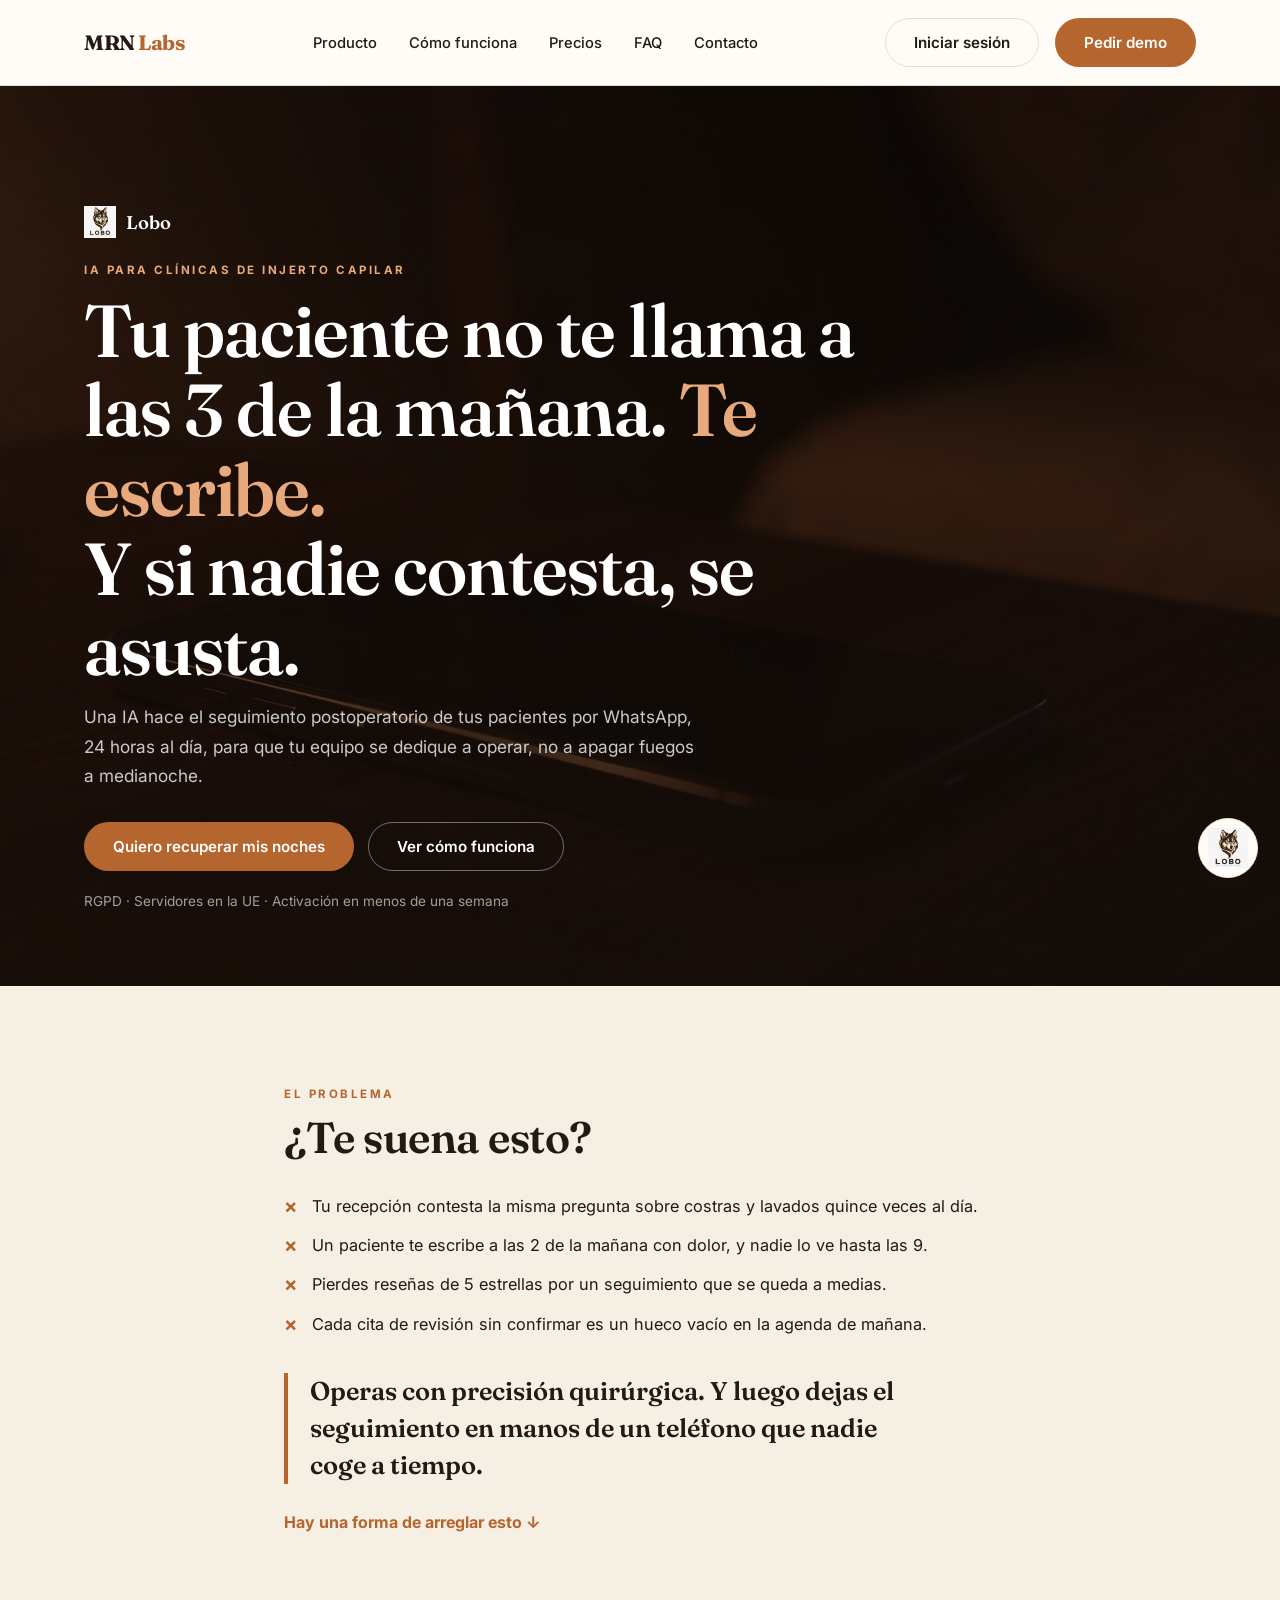
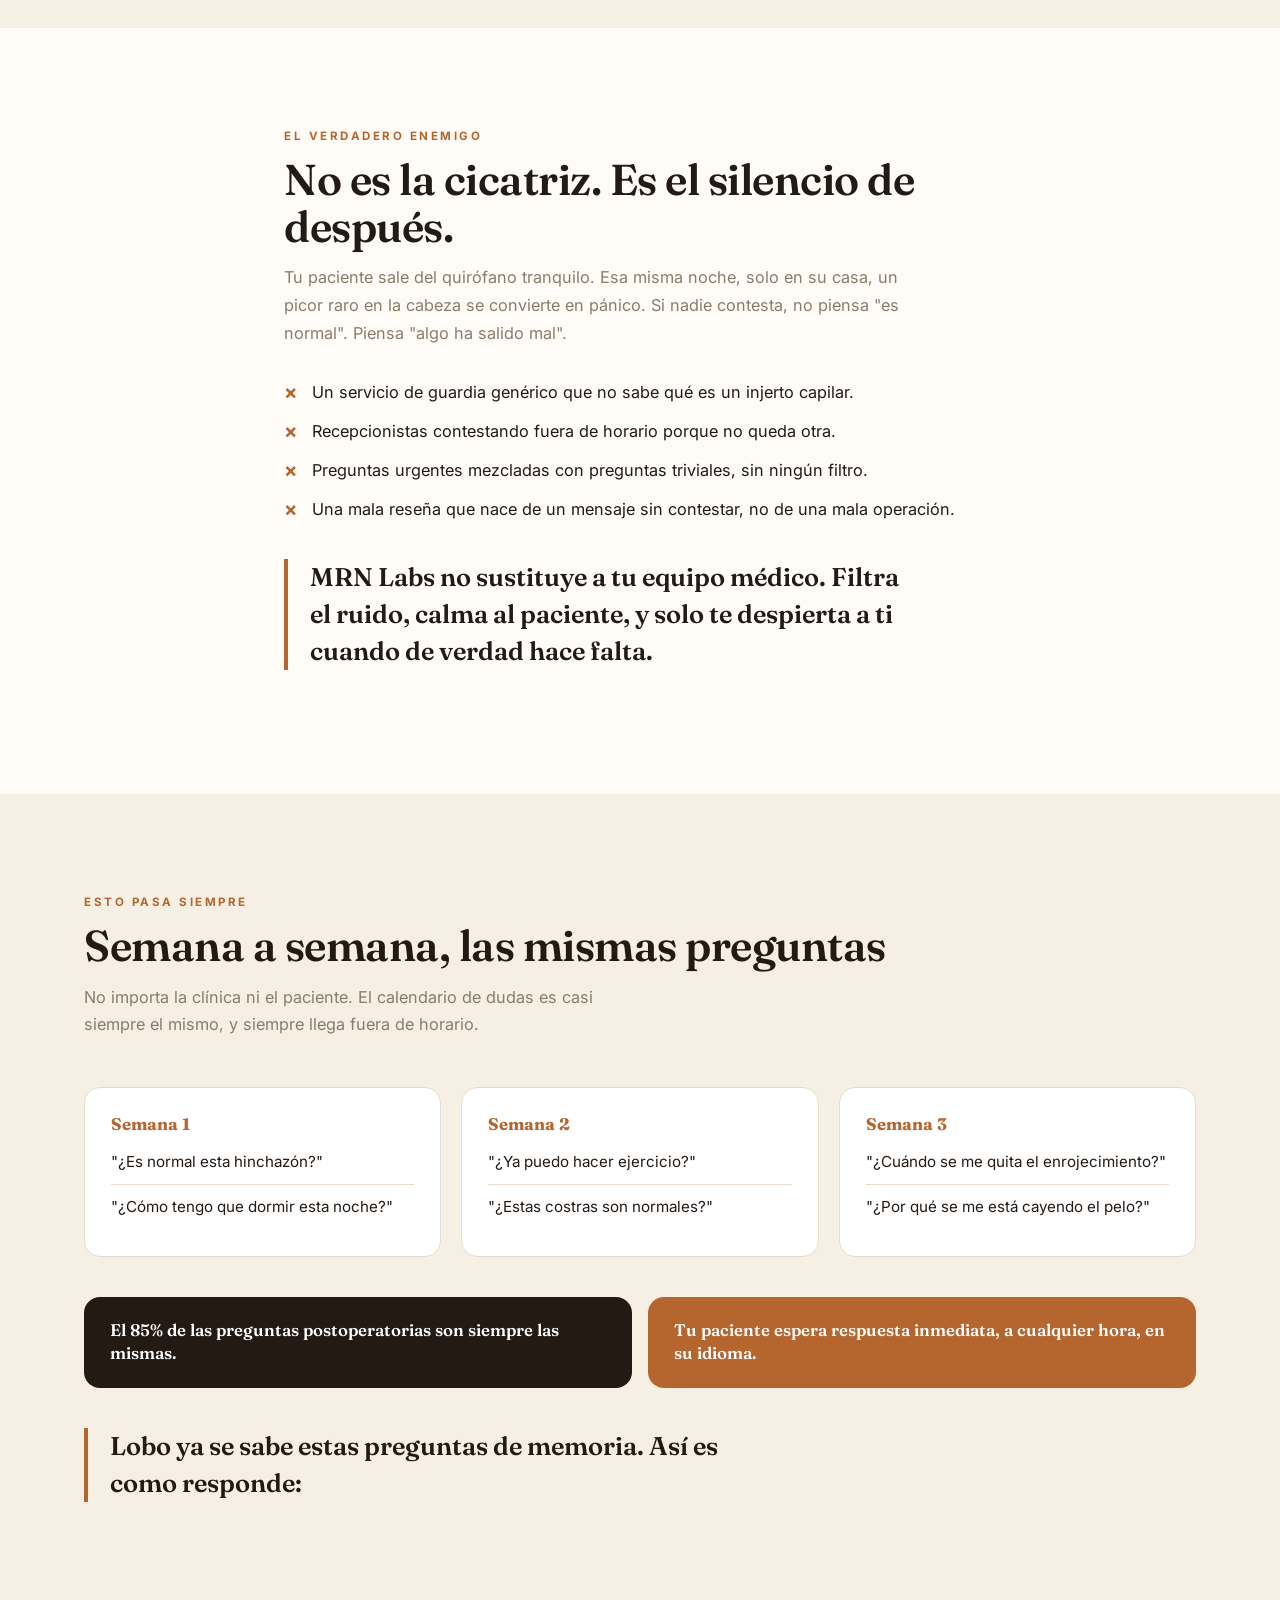
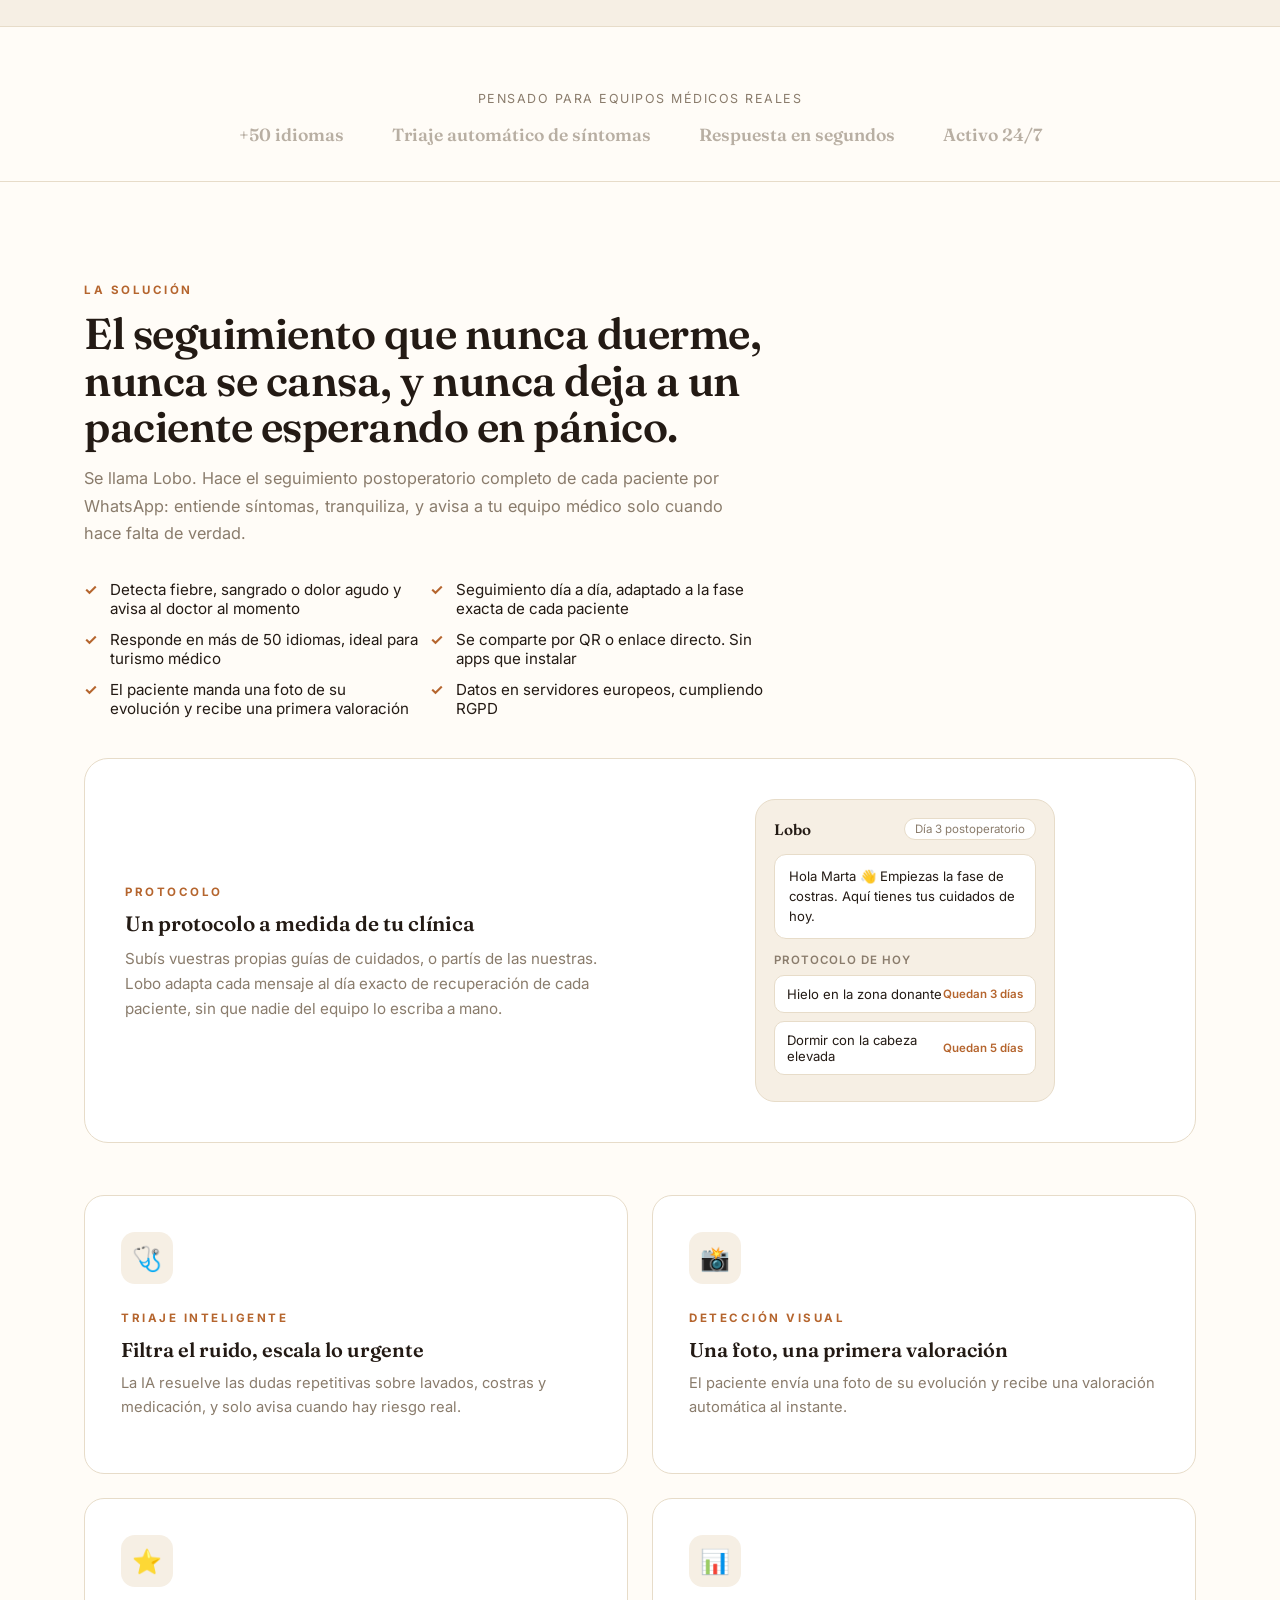
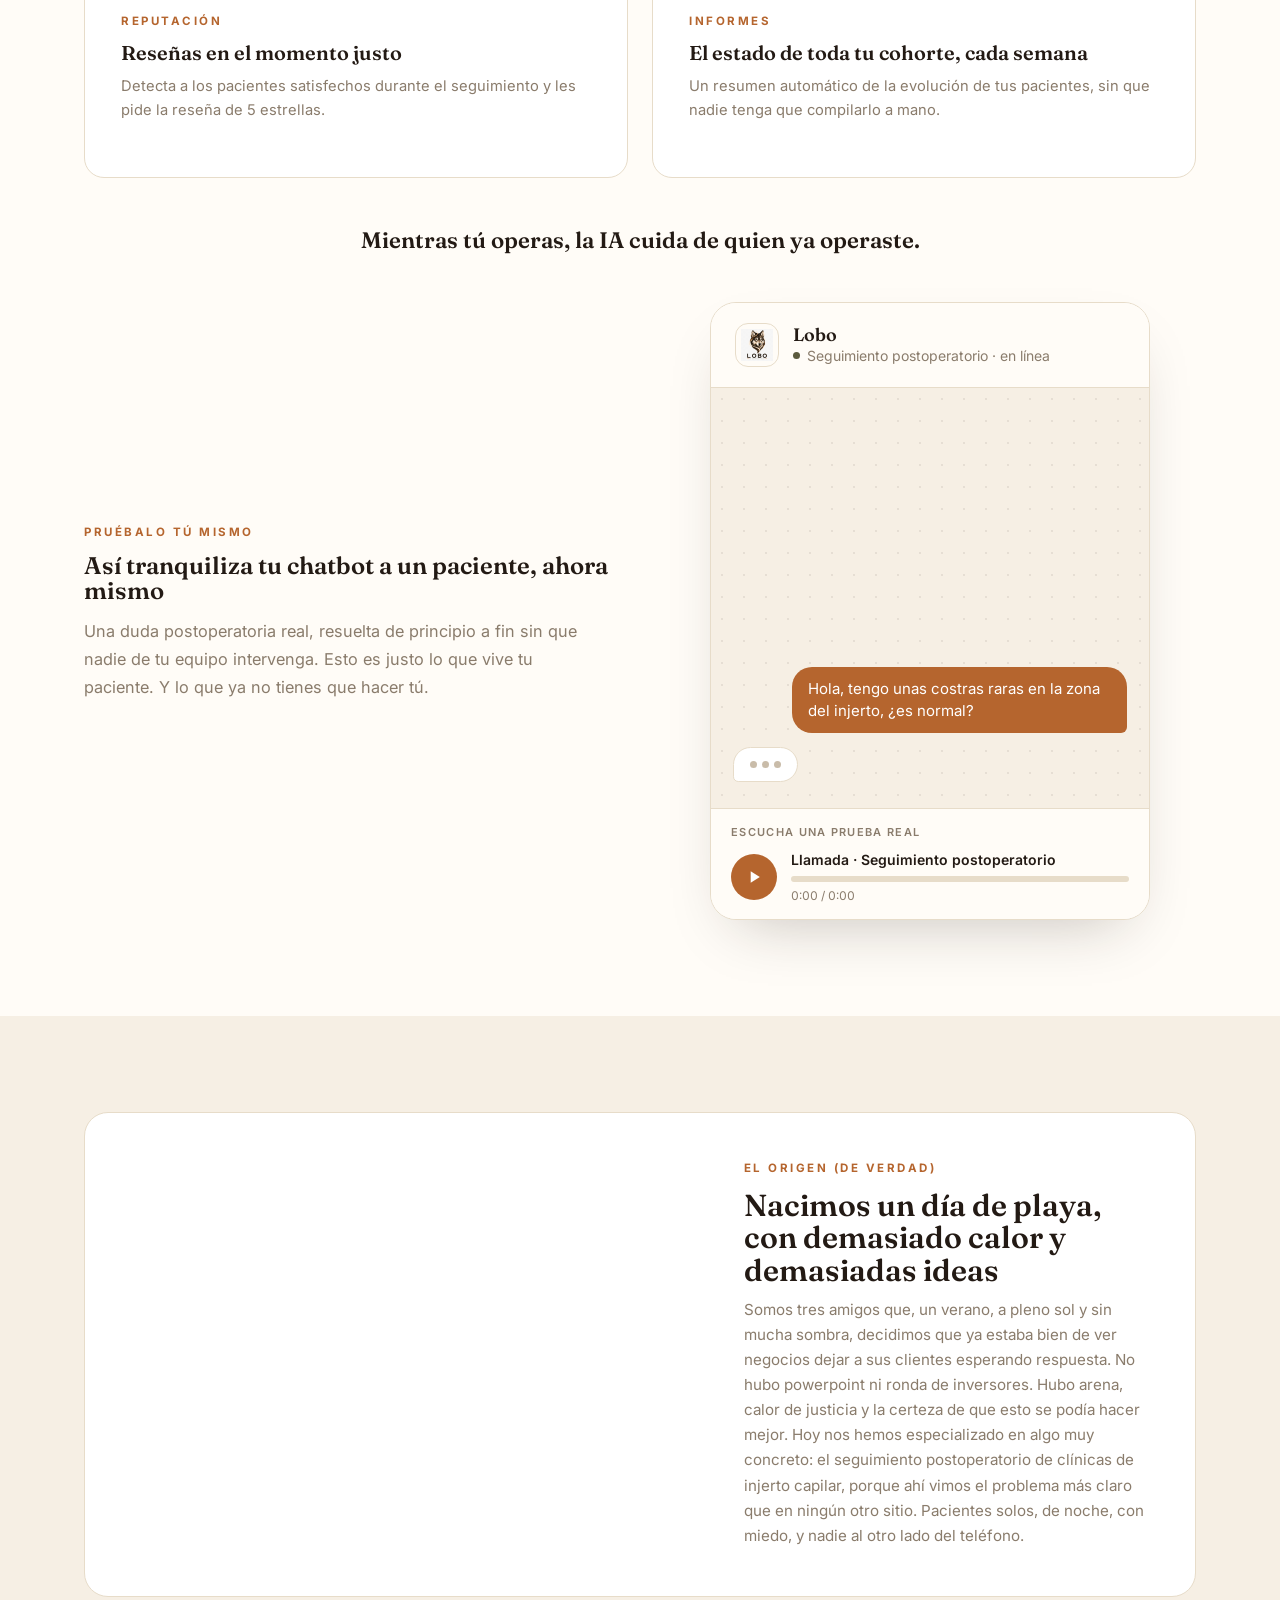
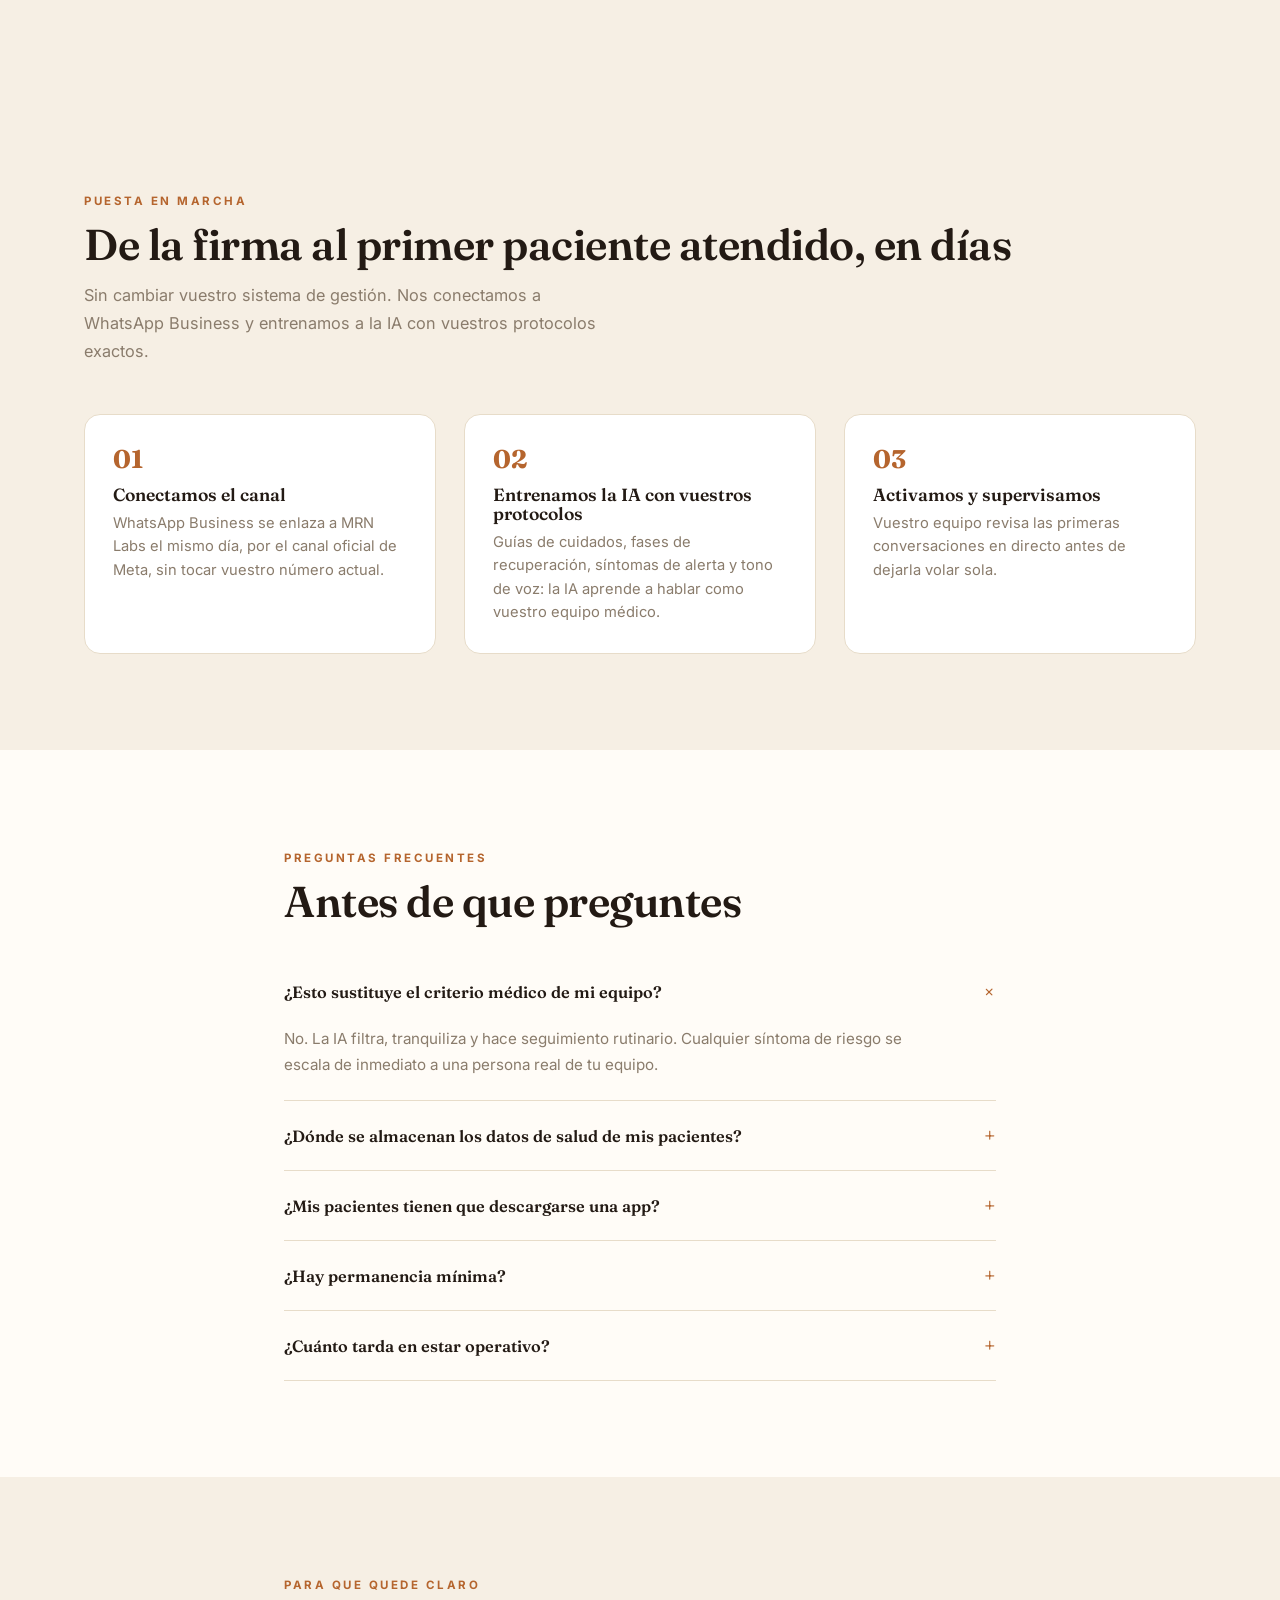
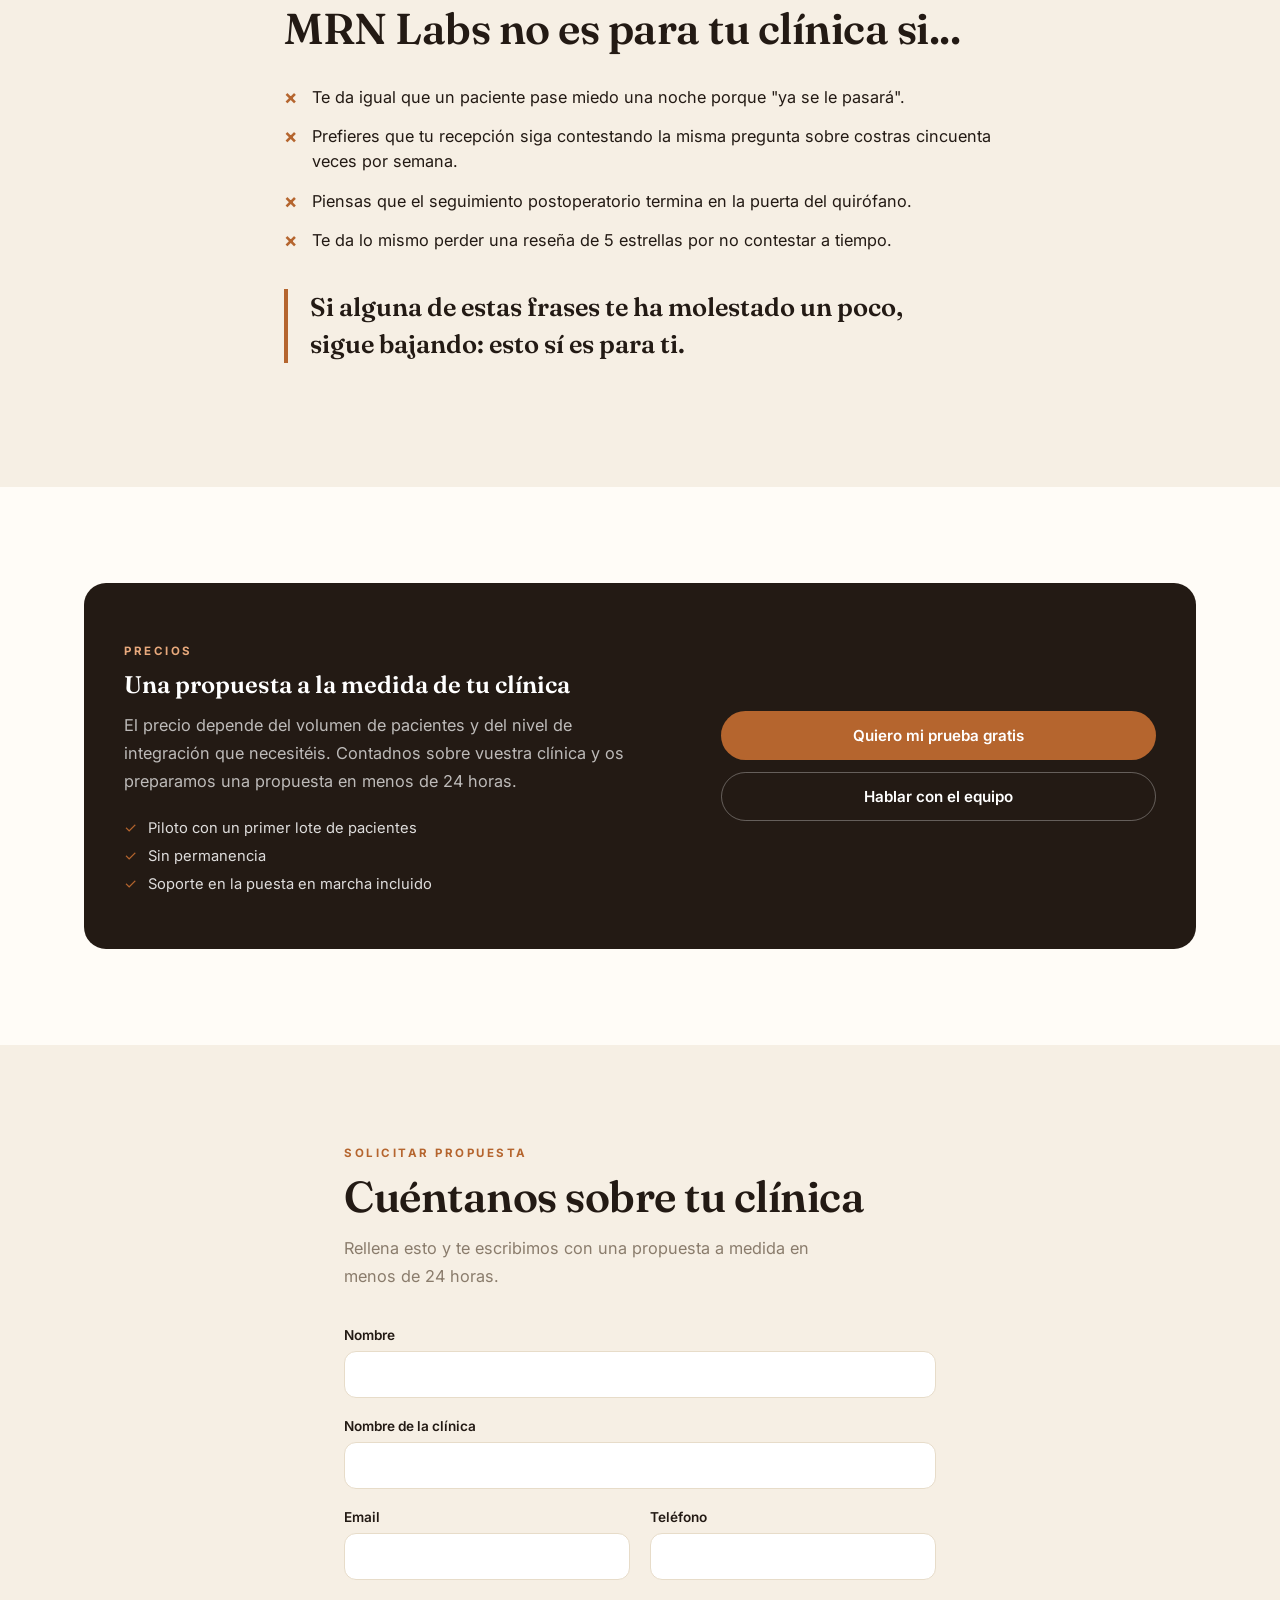
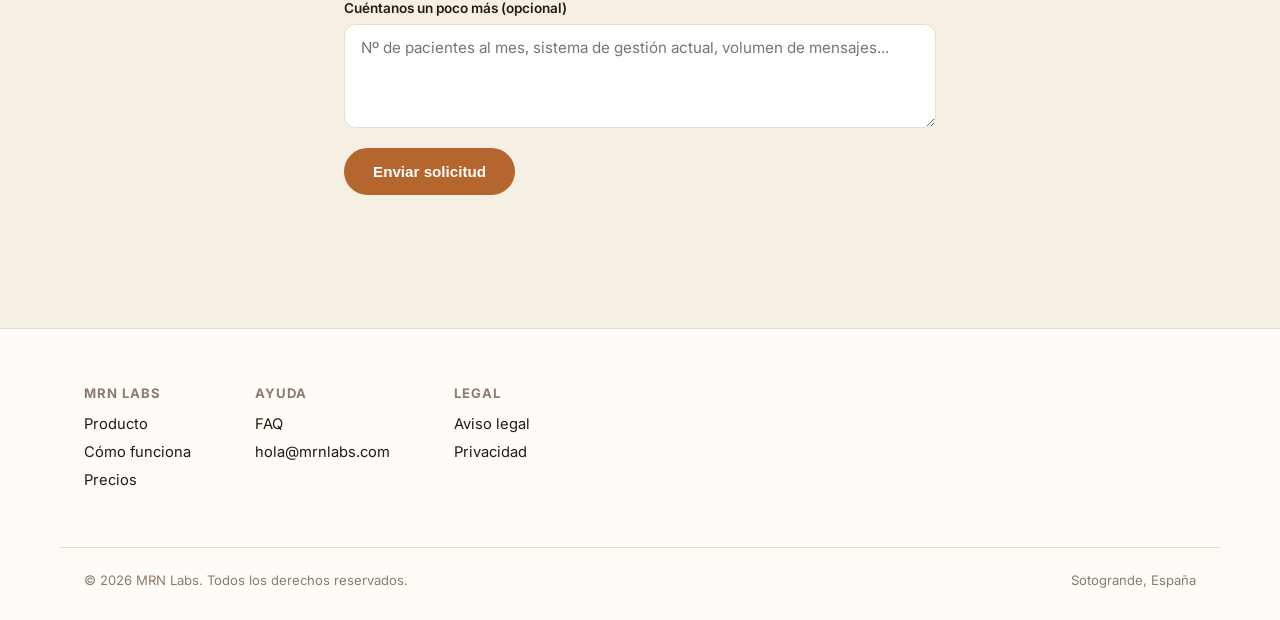
==== commit 66dde252: "feat: play the hero background video on mobile too Adds the vertical companion clip (same scene, the" ====
--- a/index.html
+++ b/index.html
@@ -82,6 +82,9 @@
   .hero{position:relative;overflow:hidden;padding:120px 0 48px;min-height:100vh;display:flex;align-items:flex-start;box-sizing:border-box;}
   .hero-bg{position:absolute;inset:0;z-index:0;background:#1a120c center/cover no-repeat;background-image:url('images/hero-bg-poster.jpg');}
   .hero-bg video{width:100%;height:100%;object-fit:cover;display:block;}
+  @media(max-width:700px){
+    .hero-bg{background-image:url('images/hero-bg-mobile-poster.jpg');}
+  }
   .hero-scrim{position:absolute;inset:0;z-index:1;background:linear-gradient(180deg,rgba(20,13,8,.55) 0%,rgba(20,13,8,.65) 45%,rgba(20,13,8,.88) 100%);}
   .hero .container{width:100%;position:relative;z-index:2;}
   .hero-grid{display:grid;grid-template-columns:1fr;gap:20px;align-items:center;}
@@ -94,9 +97,6 @@
   .hero-cta .btn-ghost{color:#fff;border-color:rgba(255,255,255,.4);}
   .hero-cta .btn-ghost:hover{border-color:#fff;}
   .hero-trust{margin-top:22px;font-size:.85rem;color:rgba(255,255,255,.6);}
-  @media(max-width:700px){
-    .hero-bg video{display:none;}
-  }
   @media(prefers-reduced-motion:reduce){
     .hero-bg video{display:none;}
   }
@@ -318,14 +318,18 @@
       <video id="heroVideo" muted loop playsinline preload="none" poster="images/hero-bg-poster.jpg"></video>
     </div>
     <script>
-      // Solo cargamos el vídeo de fondo en pantallas grandes y sin "reducir movimiento",
-      // así en móvil el navegador nunca llega a descargarlo (el <video> no tiene <source>).
+      // El <video> no lleva <source> en el HTML: la añadimos aquí, eligiendo la
+      // versión vertical (ligera, pensada para móvil) o la horizontal según el
+      // ancho de pantalla. Así nunca se descarga la que no toca, y "reducir
+      // movimiento" evita cargar cualquiera de las dos.
       (function () {
         var v = document.getElementById('heroVideo');
         var reduceMotion = window.matchMedia('(prefers-reduced-motion: reduce)').matches;
-        if (v && window.innerWidth >= 700 && !reduceMotion) {
+        var isMobile = window.innerWidth < 700;
+        if (v && !reduceMotion) {
+          v.poster = isMobile ? 'images/hero-bg-mobile-poster.jpg' : 'images/hero-bg-poster.jpg';
           var s = document.createElement('source');
-          s.src = 'images/hero-bg.mp4';
+          s.src = isMobile ? 'images/hero-bg-mobile.mp4' : 'images/hero-bg.mp4';
           s.type = 'video/mp4';
           v.appendChild(s);
           v.load();
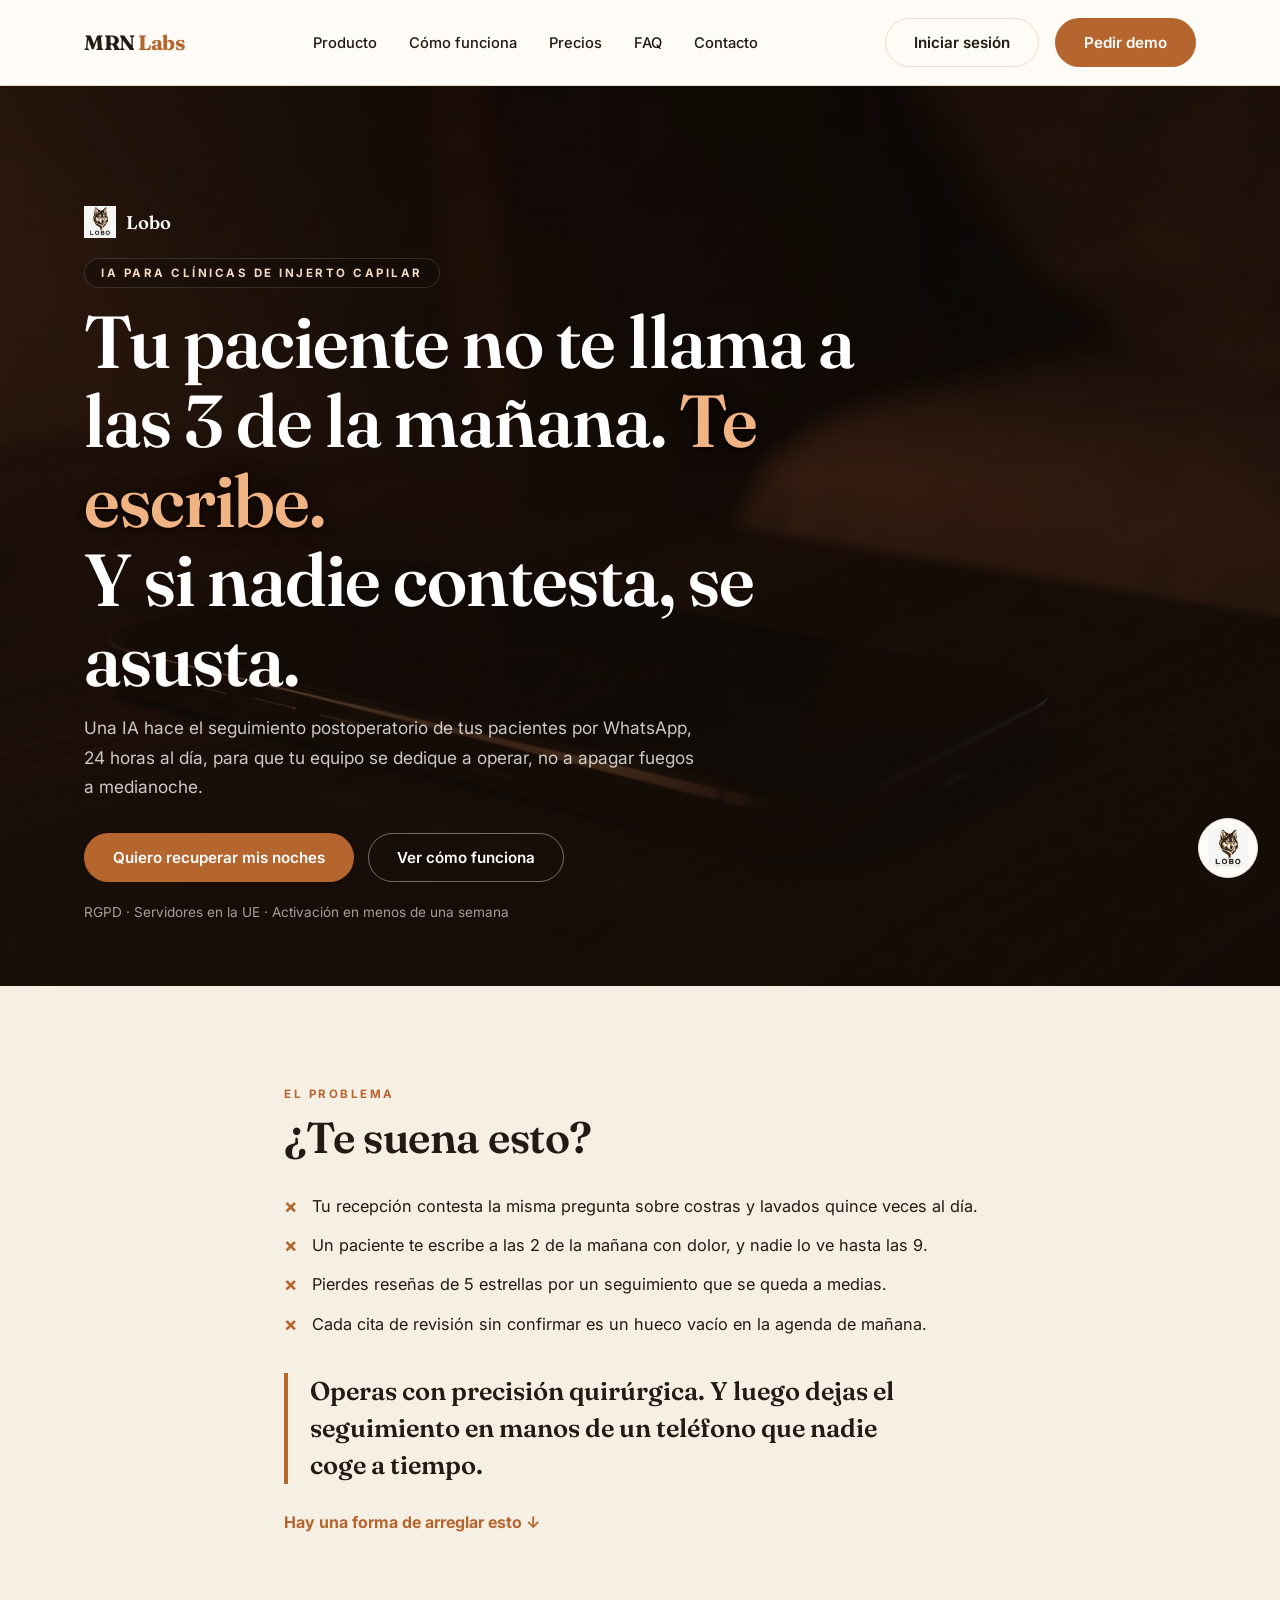
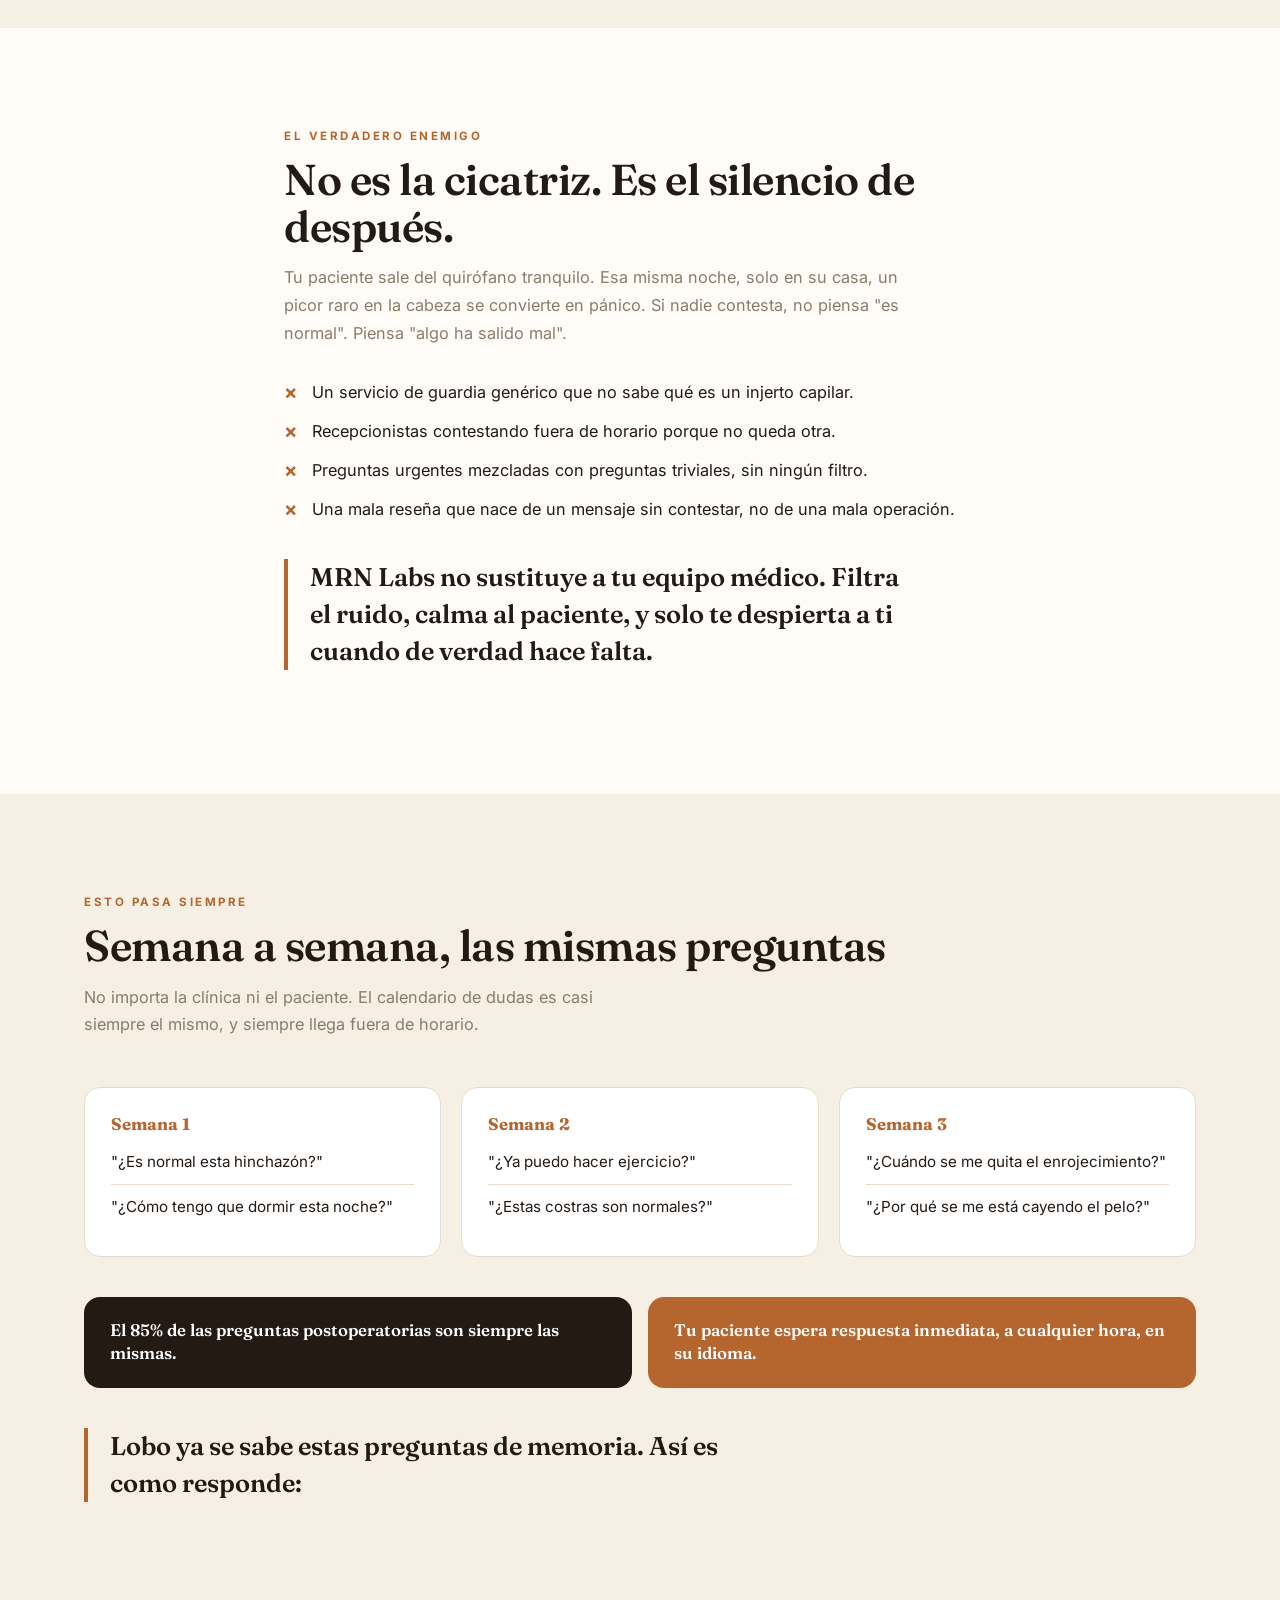
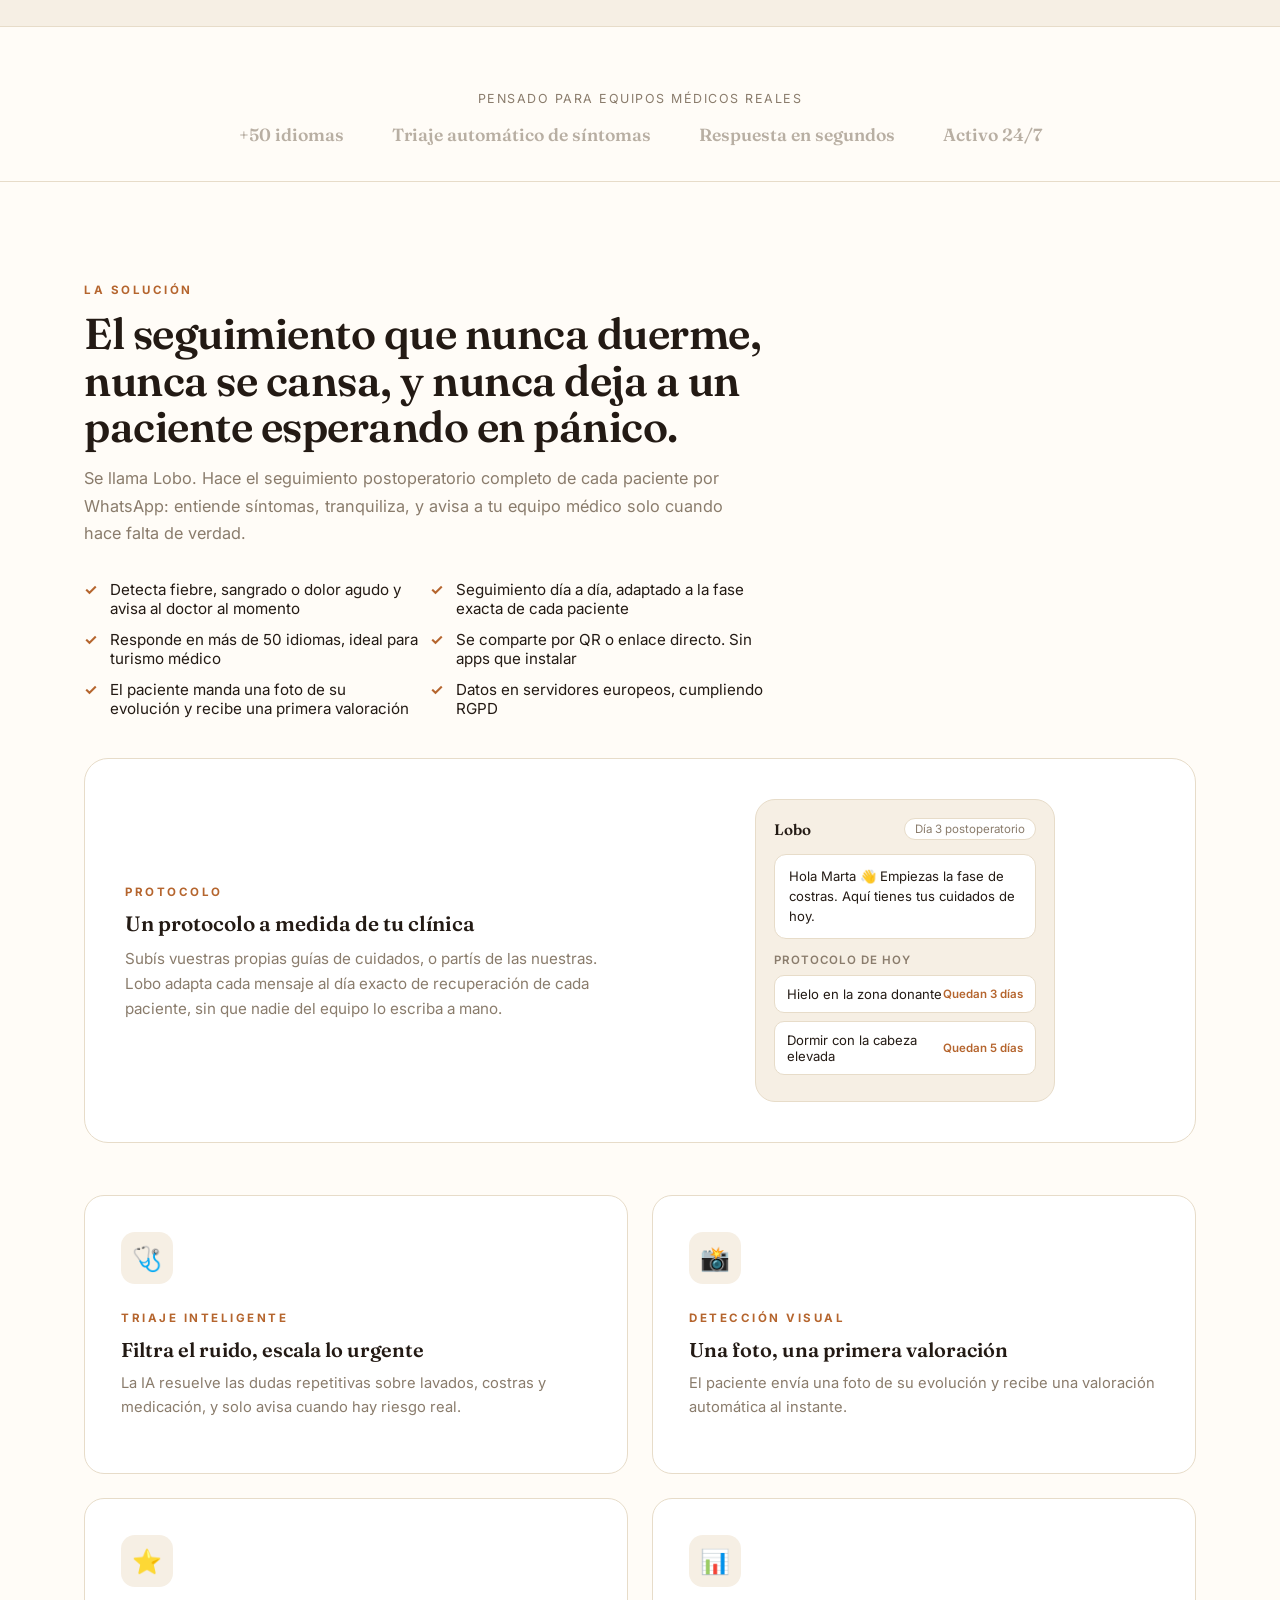
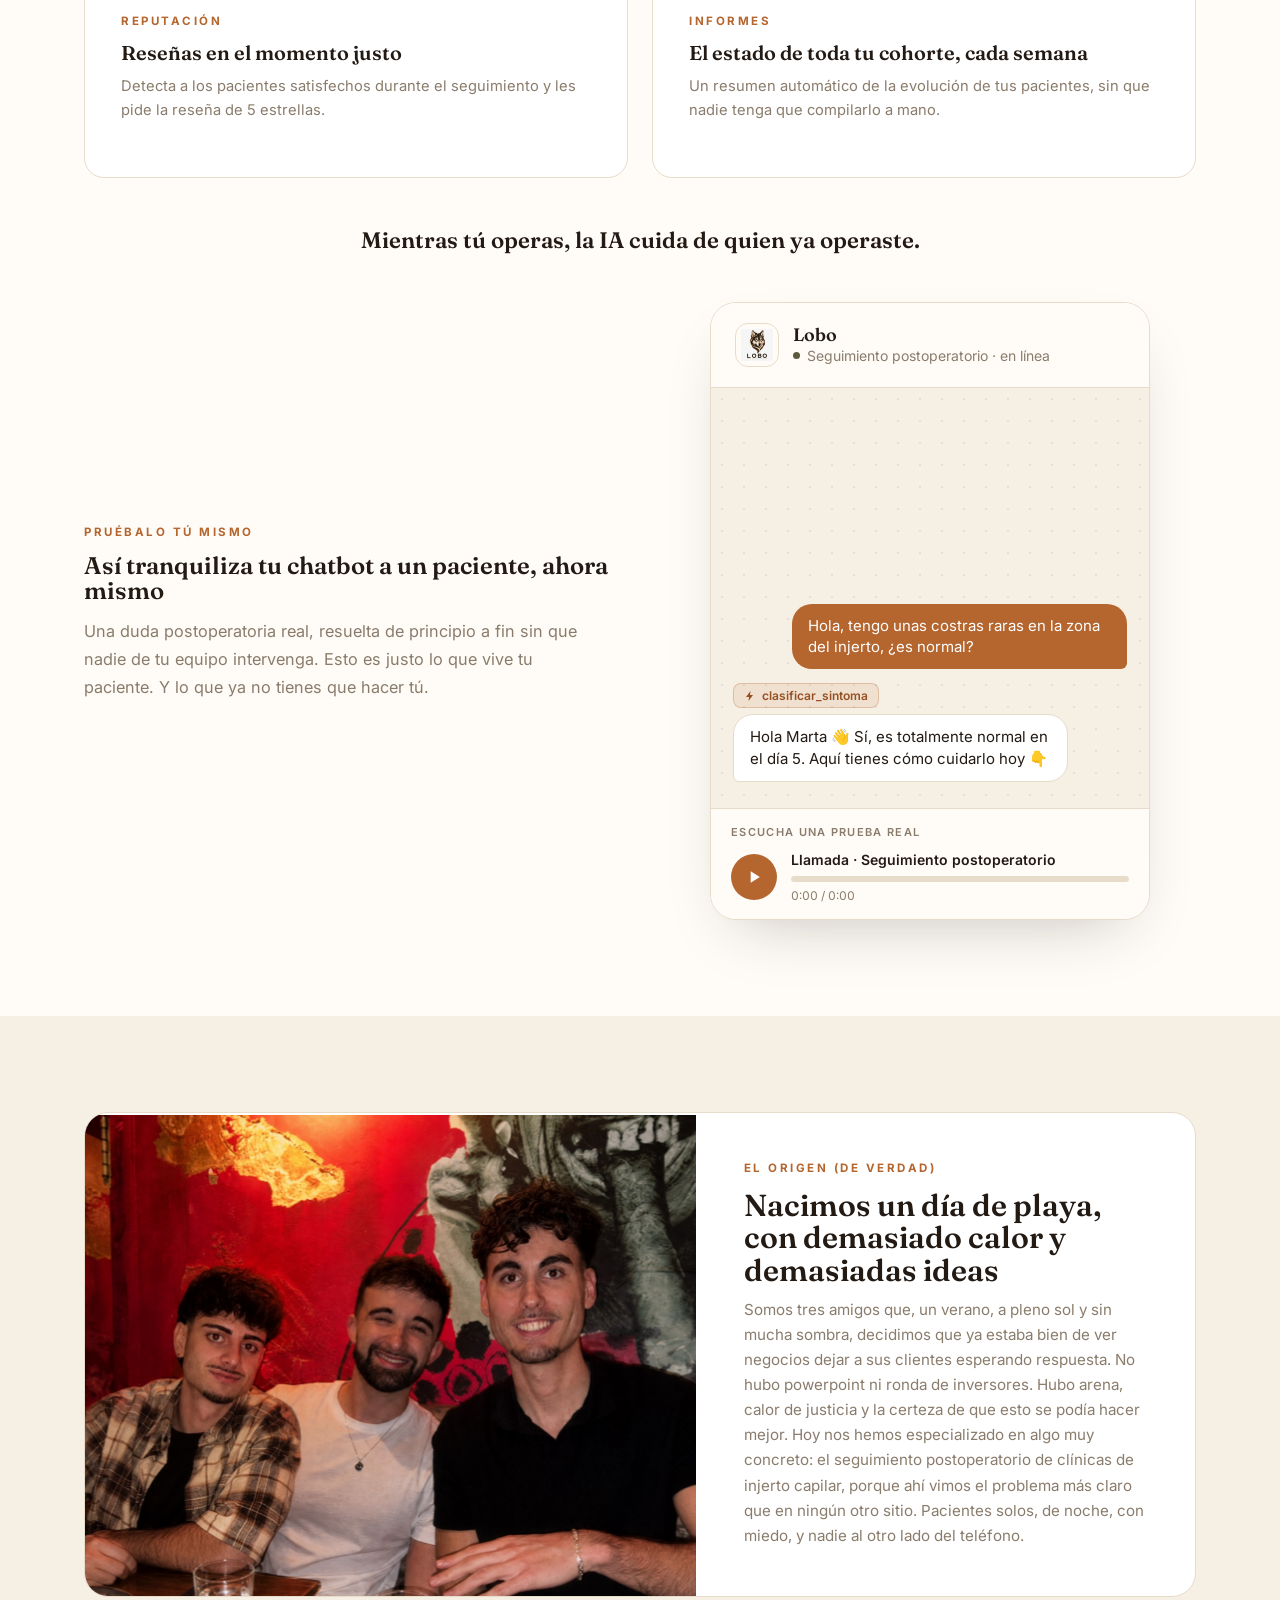
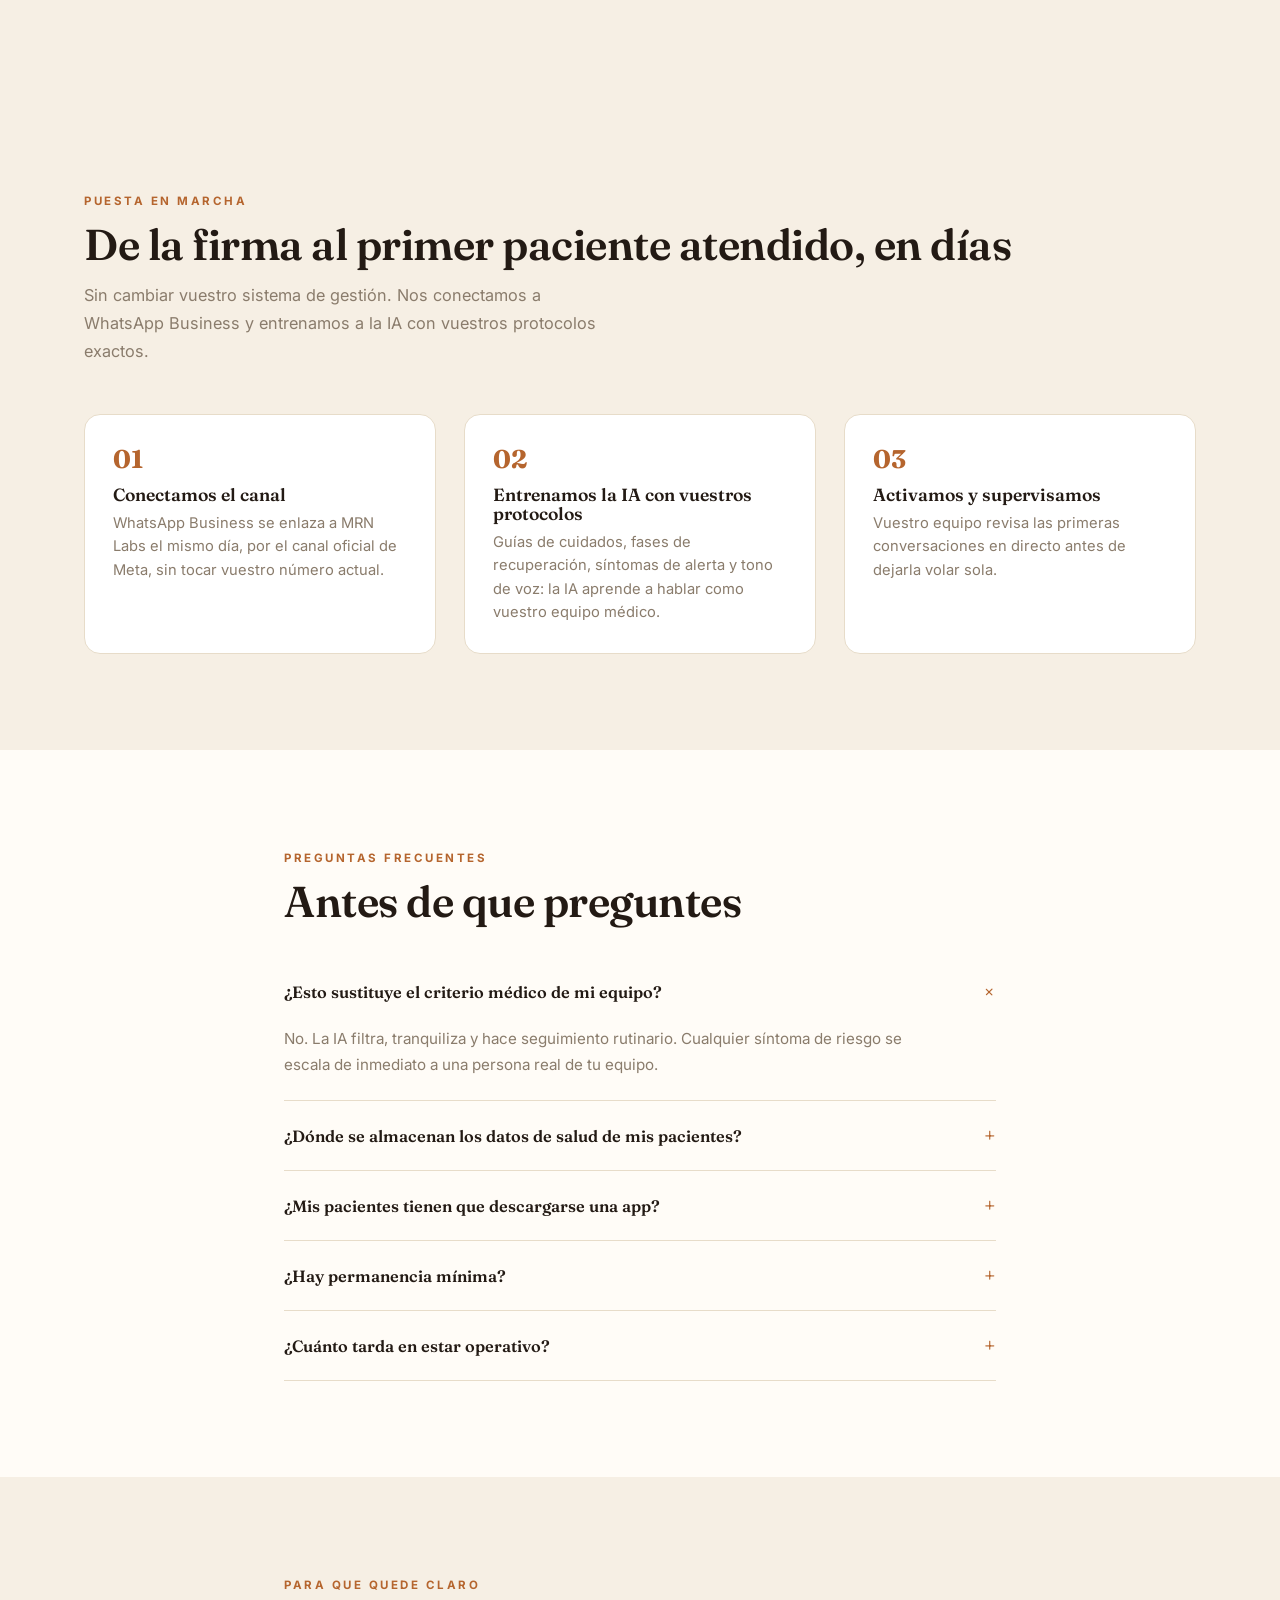
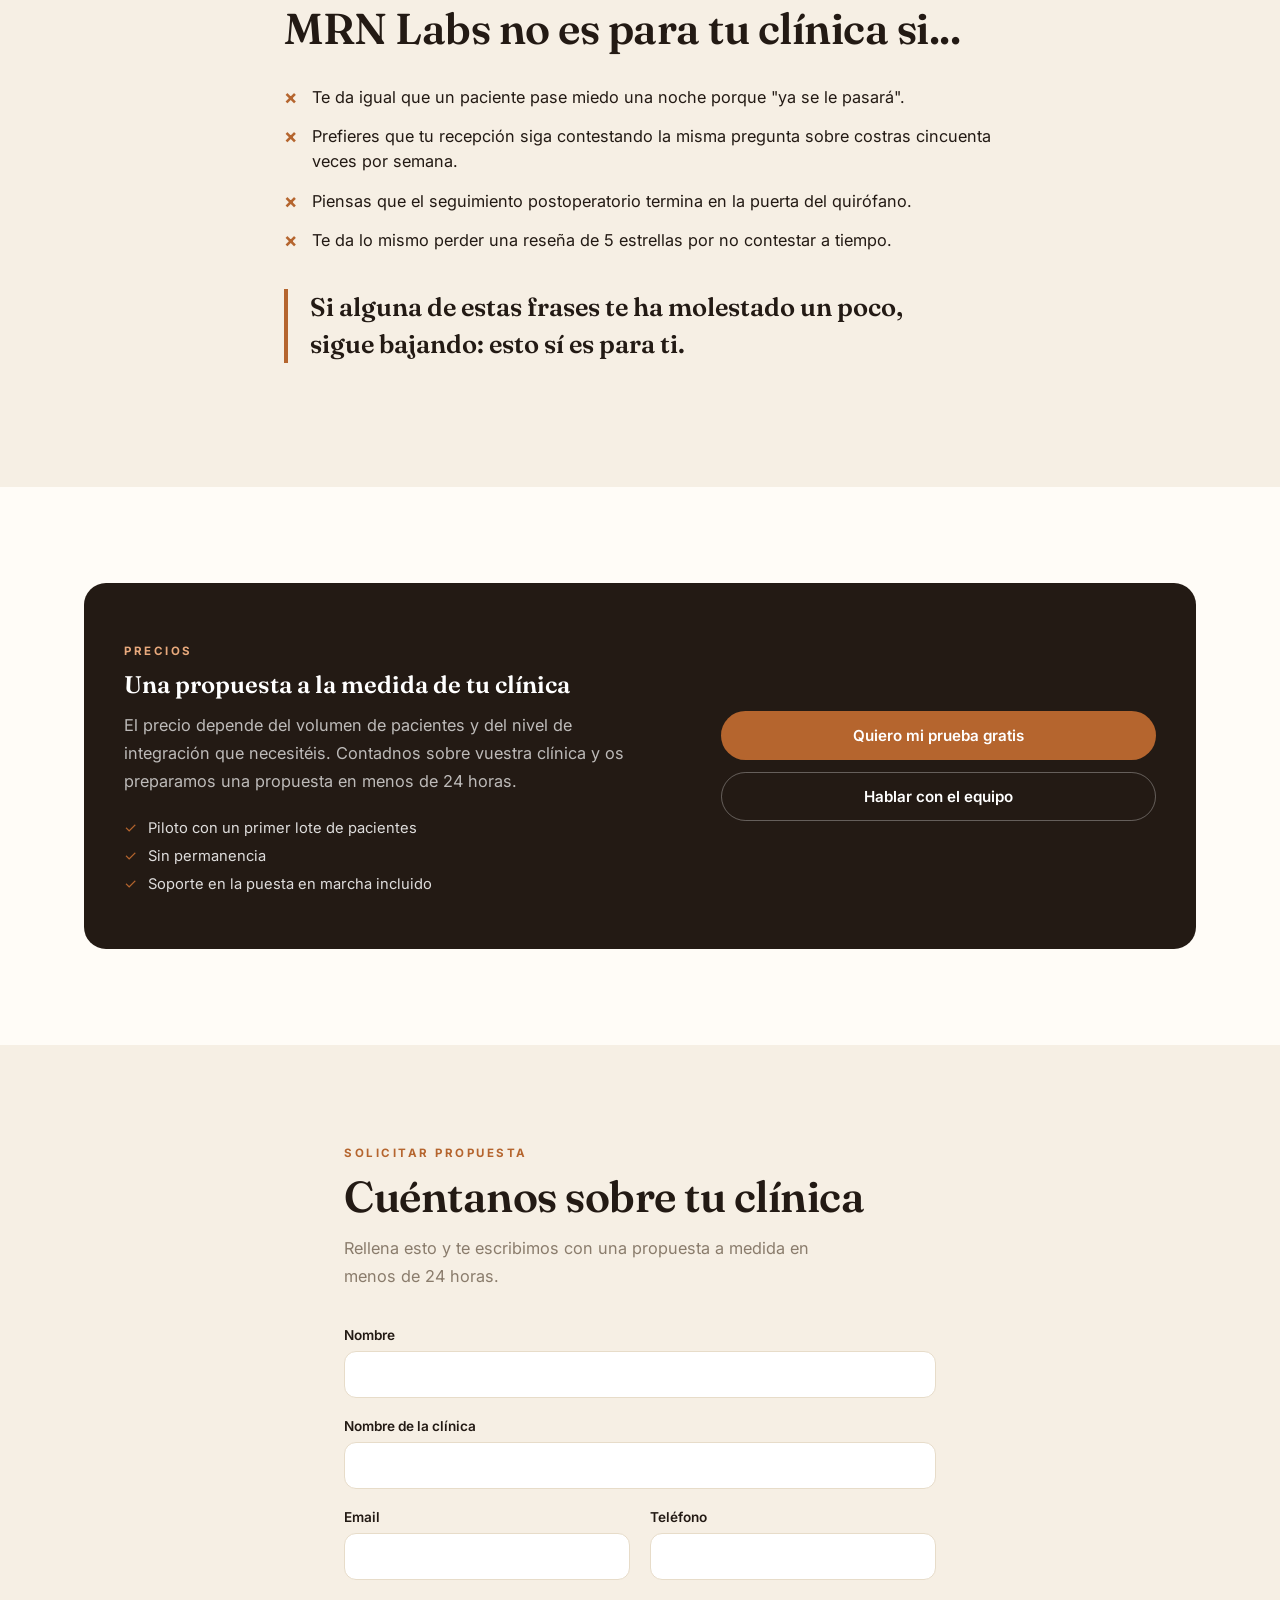
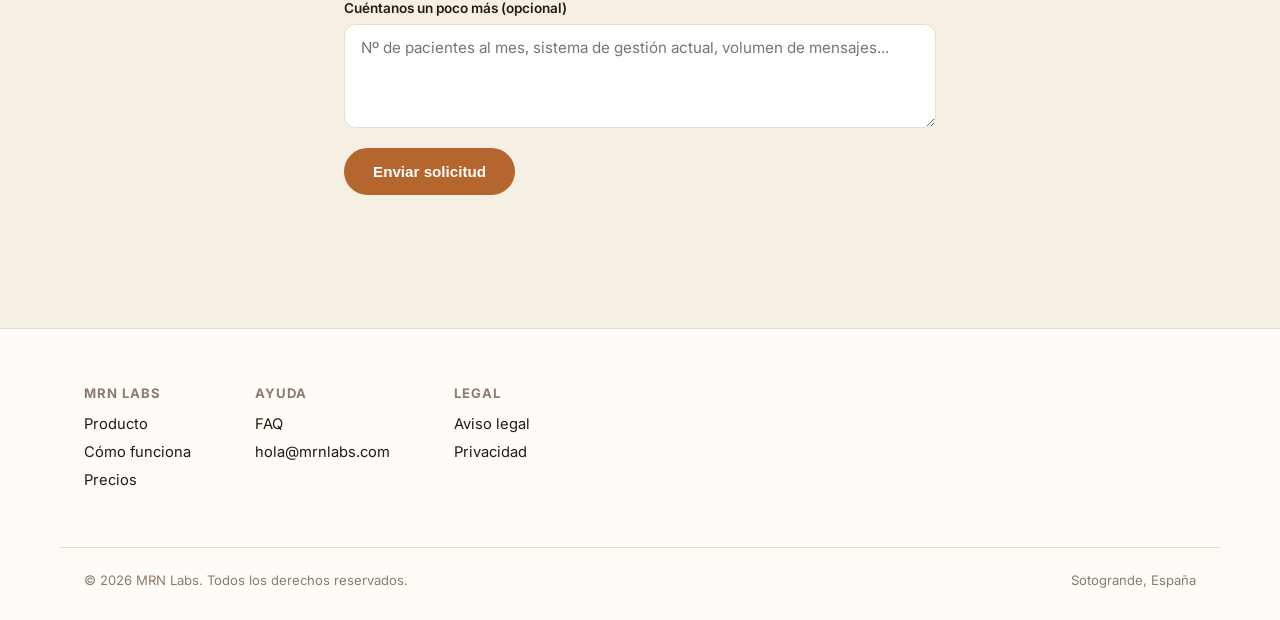
==== commit 9a61f50e: "fix: mejorar contraste del texto naranja del hero sobre el vídeo Añade sombra al énfasis "Te escribe" ====
--- a/index.html
+++ b/index.html
@@ -90,8 +90,8 @@
   .hero-grid{display:grid;grid-template-columns:1fr;gap:20px;align-items:center;}
   .hero-copy{max-width:780px;}
   .hero h1{font-size:clamp(2.6rem,6.5vw,4.6rem);letter-spacing:-1px;color:#fff;}
-  .hero h1 em{font-style:normal;color:#E8A97C;}
-  .hero .eyebrow{color:#E8A97C;}
+  .hero h1 em{font-style:normal;color:#F0B383;text-shadow:0 2px 18px rgba(0,0,0,.65),0 1px 3px rgba(0,0,0,.5);}
+  .hero .eyebrow{color:#F3D9C4;background:rgba(20,13,8,.5);border:1px solid rgba(255,255,255,.14);padding:7px 16px;border-radius:999px;}
   .hero .section-sub{max-width:620px;font-size:1.08rem;color:rgba(255,255,255,.78);}
   .hero-cta{display:flex;gap:14px;margin-top:32px;flex-wrap:wrap;}
   .hero-cta .btn-ghost{color:#fff;border-color:rgba(255,255,255,.4);}
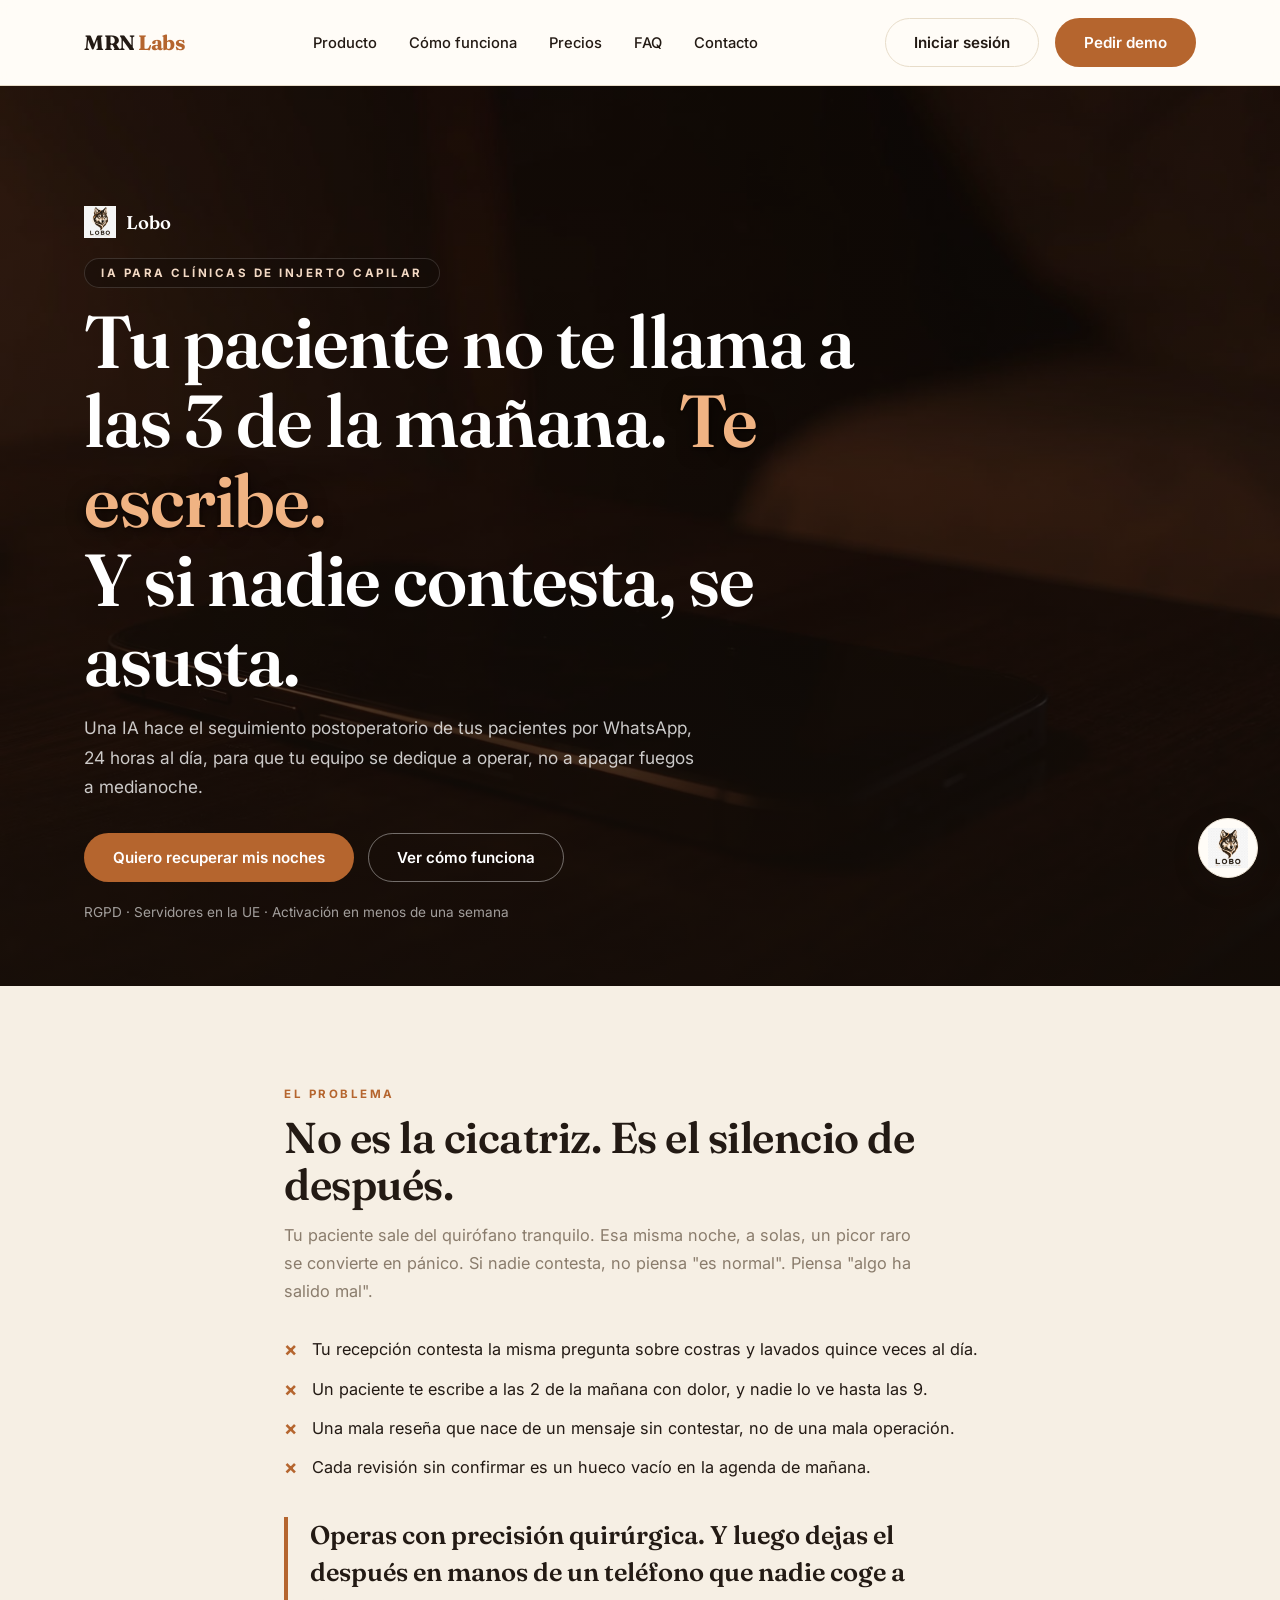
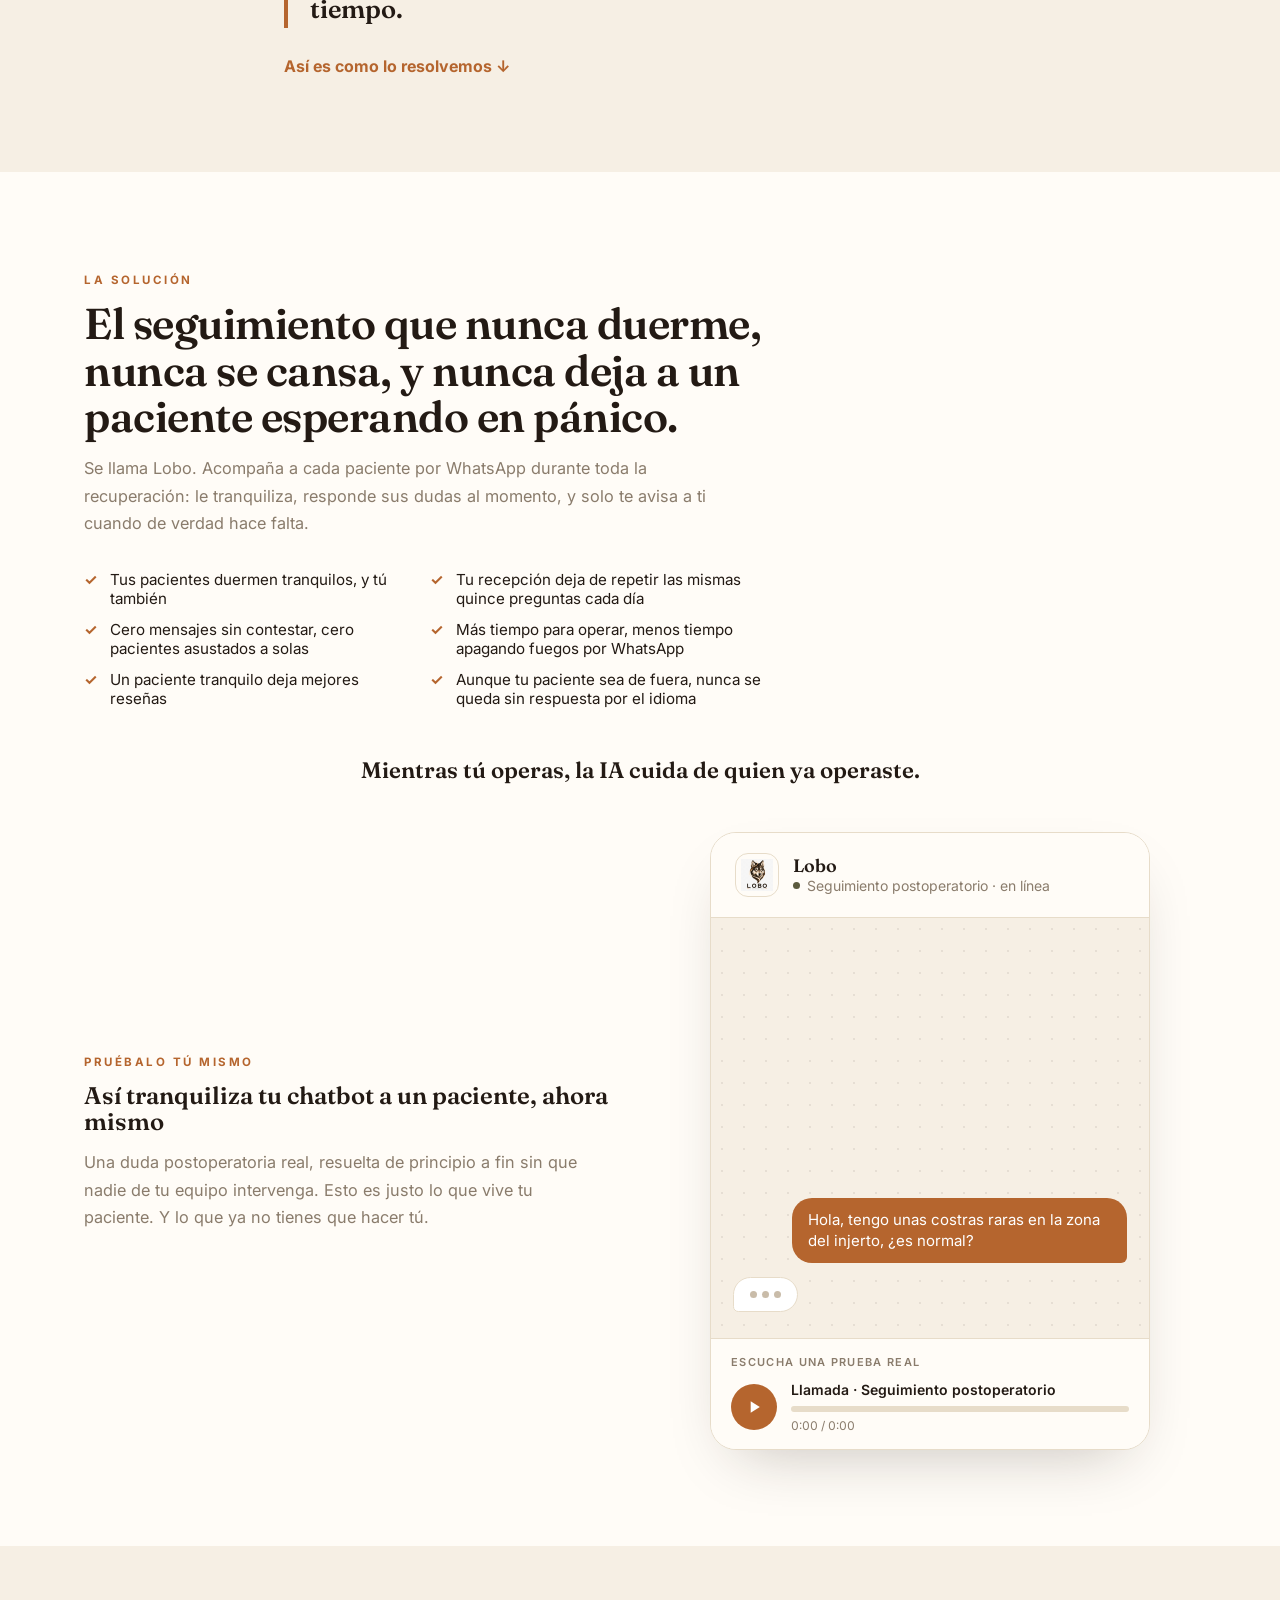
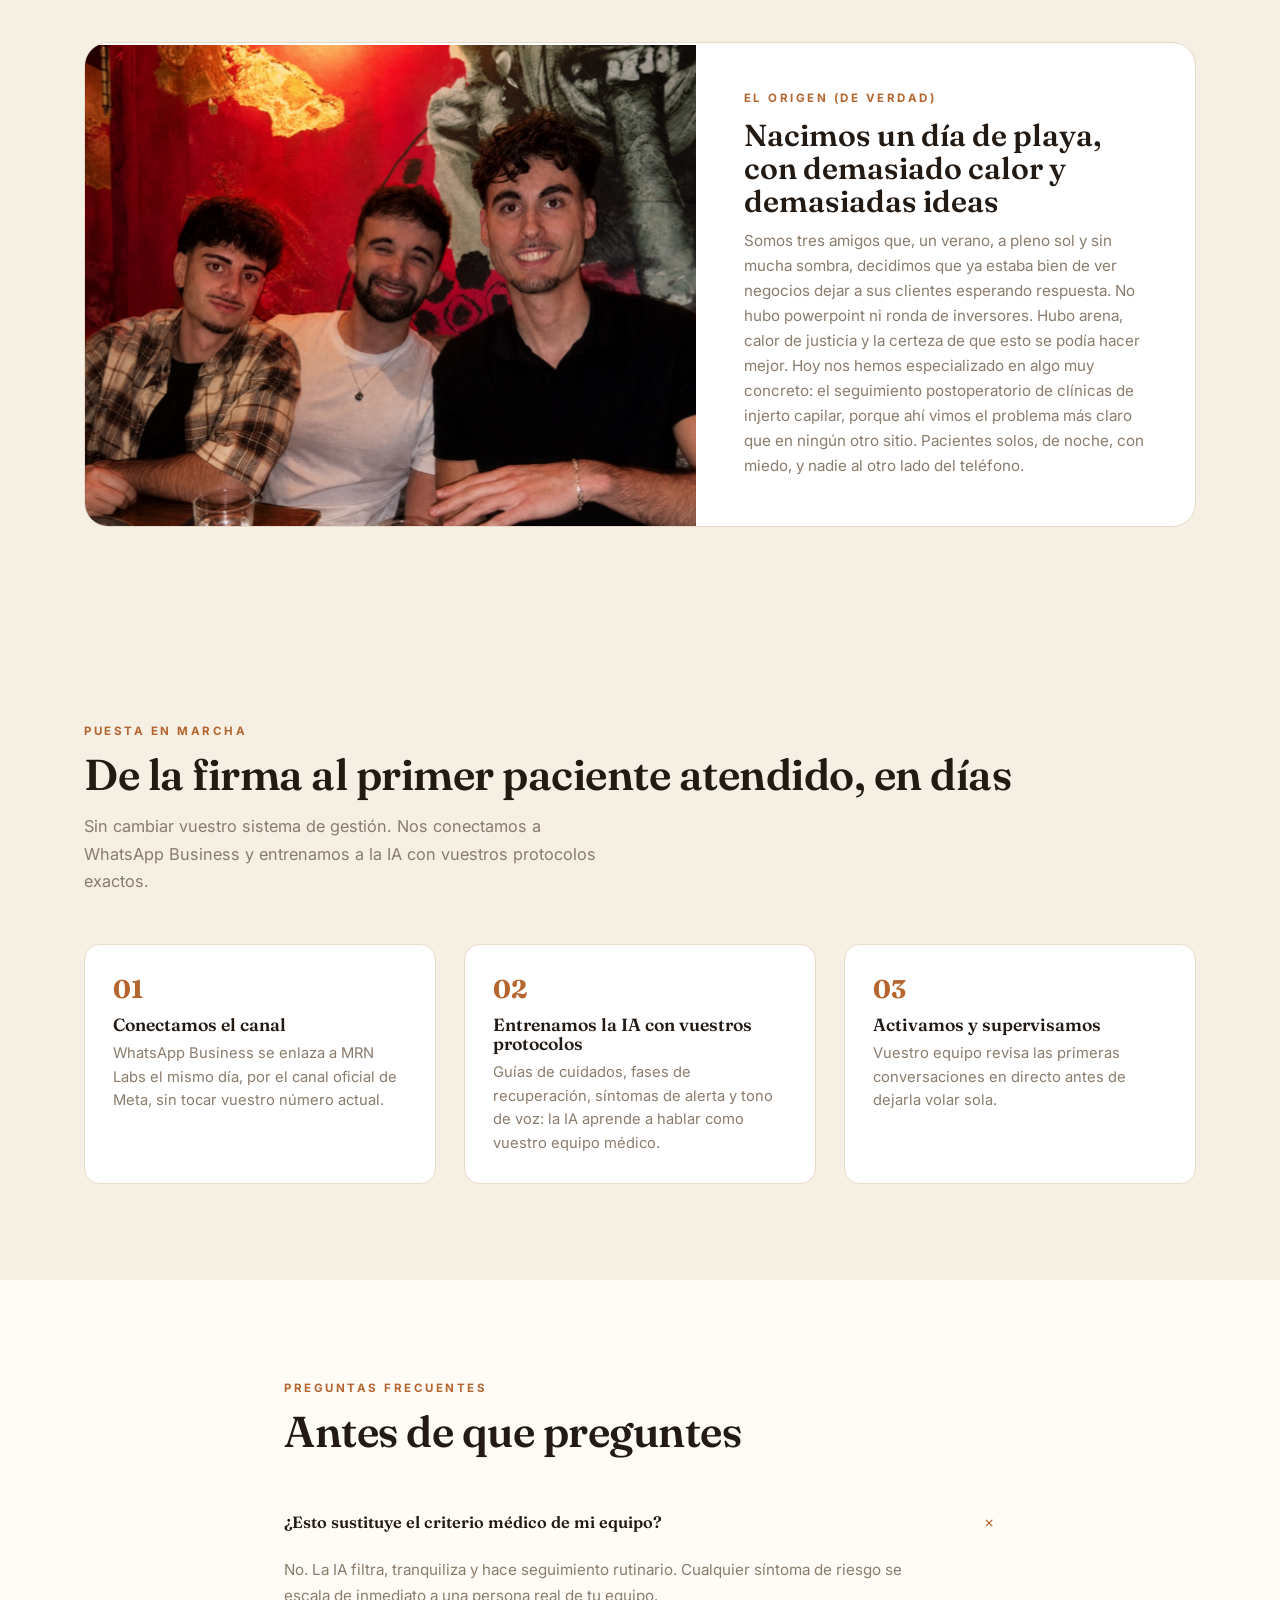
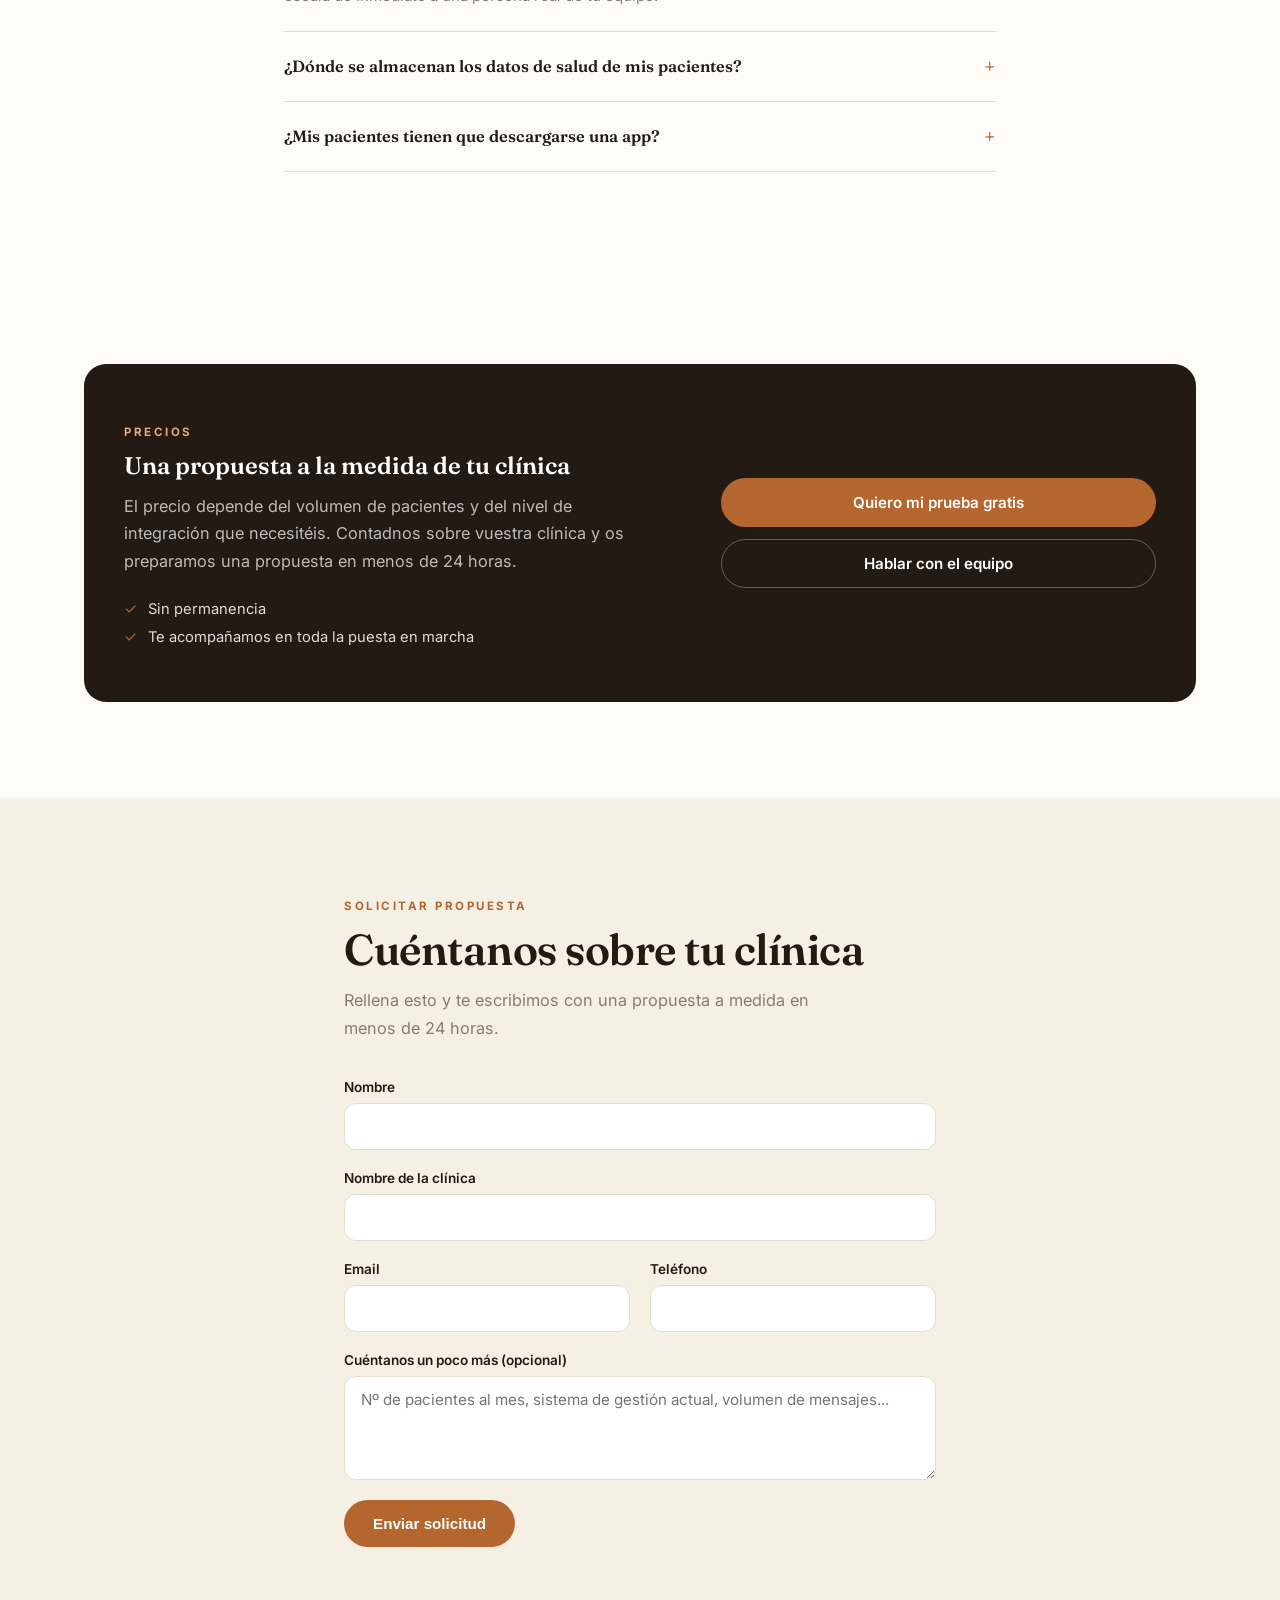
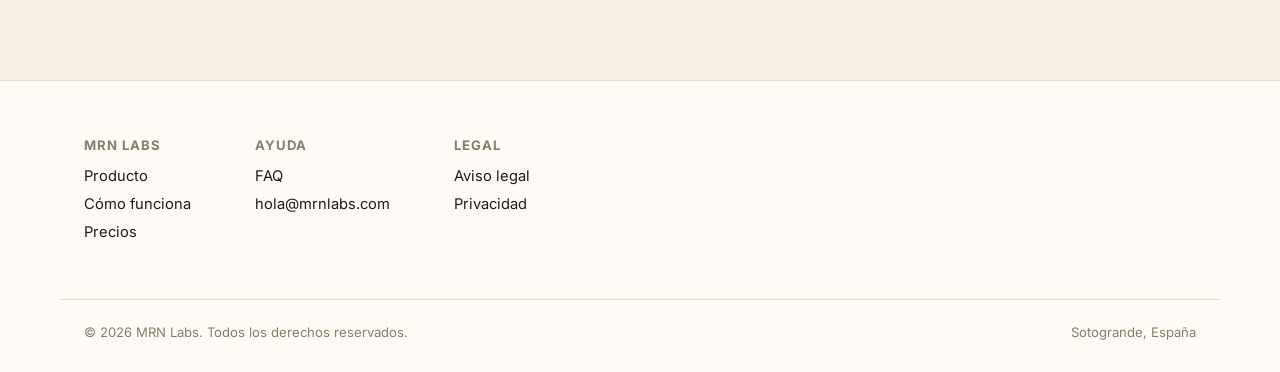
==== commit 3a1ee133: "simplify: recortar la landing a beneficios, quitar QR y fotos de evolución Fusiona Problema+Villano " ====
--- a/index.html
+++ b/index.html
@@ -102,24 +102,6 @@
   }
   [data-parallax]{will-change:transform;transform:scale(1.1);}
 
-  /* LOGO STRIP (social proof placeholder) */
-  .proof{padding:36px 0;border-top:1px solid var(--line);border-bottom:1px solid var(--line);}
-  .proof p{text-align:center;font-size:.78rem;letter-spacing:1.5px;text-transform:uppercase;color:var(--muted);margin-bottom:18px;}
-  .proof-row{display:flex;justify-content:center;gap:48px;flex-wrap:wrap;opacity:.6;font-family:'Fraunces',serif;font-weight:600;font-size:1.1rem;color:var(--muted);}
-
-  /* FEATURES */
-  .feature-grid{display:grid;grid-template-columns:1fr;gap:24px;margin-top:52px;}
-  .feature-card{background:var(--white);border:1px solid var(--line);border-radius:20px;padding:36px;}
-  .feature-icon{
-    width:52px;height:52px;border-radius:14px;background:var(--cream);
-    display:flex;align-items:center;justify-content:center;font-size:1.5rem;margin-bottom:22px;
-  }
-  .feature-card h3{font-size:1.25rem;margin-bottom:10px;}
-  .feature-card p{color:var(--muted);font-size:.92rem;line-height:1.65;margin-bottom:18px;}
-  .feature-list{list-style:none;display:flex;flex-direction:column;gap:10px;}
-  .feature-list li{padding-left:26px;position:relative;color:var(--ink);font-size:.92rem;}
-  .feature-list li::before{content:"✓";position:absolute;left:0;color:var(--clay);font-weight:700;}
-
   .bg-cream{background:var(--cream);}
 
   /* PROBLEM / AGITATION */
@@ -150,32 +132,6 @@
     .team-banner-media{aspect-ratio:auto;height:100%;}
     .team-banner-copy{padding:48px;display:flex;flex-direction:column;justify-content:center;}
   }
-
-  /* QUESTION TIMELINE (siempre las mismas preguntas) */
-  .qtimeline{display:grid;grid-template-columns:1fr;gap:20px;margin-top:48px;}
-  @media(min-width:860px){ .qtimeline{grid-template-columns:repeat(3,1fr);} }
-  .qweek{background:var(--white);border:1px solid var(--line);border-radius:16px;padding:26px;}
-  .qweek .qweek-label{font-family:'Fraunces',serif;font-size:1.05rem;font-weight:700;color:var(--clay);margin-bottom:16px;}
-  .qweek p{font-size:.95rem;color:var(--ink);line-height:1.6;padding:10px 0;border-top:1px solid var(--line);}
-  .qweek p:first-of-type{border-top:none;padding-top:0;}
-
-  .stat-pills{display:flex;flex-wrap:wrap;gap:16px;margin-top:40px;}
-  .stat-pill{flex:1 1 260px;border-radius:16px;padding:22px 26px;font-family:'Fraunces',serif;font-weight:600;font-size:1.05rem;line-height:1.4;}
-  .stat-pill--dark{background:var(--ink);color:var(--white);}
-  .stat-pill--clay{background:var(--clay);color:var(--white);}
-
-  /* PROTOCOL MOCKUP CARD */
-  .protocol-card{background:var(--white);border:1px solid var(--line);border-radius:24px;padding:32px;margin-top:40px;
-    display:grid;grid-template-columns:1fr;gap:28px;align-items:center;}
-  @media(min-width:800px){ .protocol-card{grid-template-columns:1fr 1fr;padding:40px;} }
-  .phone-mock{background:var(--cream);border:1px solid var(--line);border-radius:20px;padding:18px;max-width:300px;margin:0 auto;}
-  .phone-mock-head{display:flex;align-items:center;justify-content:space-between;margin-bottom:14px;}
-  .phone-mock-head .ph-name{font-family:'Fraunces',serif;font-weight:600;font-size:.95rem;color:var(--ink);}
-  .phone-mock-head .ph-day{font-size:.72rem;color:var(--muted);background:var(--white);border:1px solid var(--line);border-radius:999px;padding:3px 10px;}
-  .phone-mock-msg{background:var(--white);border:1px solid var(--line);border-radius:12px;padding:12px 14px;font-size:.82rem;color:var(--ink);line-height:1.5;margin-bottom:14px;}
-  .phone-mock-list-label{font-size:.72rem;text-transform:uppercase;letter-spacing:1px;color:var(--muted);font-weight:600;margin-bottom:8px;}
-  .phone-mock-item{display:flex;justify-content:space-between;align-items:center;background:var(--white);border:1px solid var(--line);border-radius:10px;padding:10px 12px;font-size:.82rem;color:var(--ink);margin-bottom:8px;}
-  .phone-mock-item span:last-child{color:var(--clay);font-weight:600;font-size:.72rem;white-space:nowrap;}
 
   /* CHAT DEMO (bot en directo) */
   .chat-demo-split{display:grid;grid-template-columns:1fr;gap:32px;align-items:center;}
@@ -275,9 +231,6 @@
   .footer-col a:hover{color:var(--clay);}
   .footer-bottom{margin-top:48px;padding-top:24px;border-top:1px solid var(--line);display:flex;justify-content:space-between;flex-wrap:wrap;gap:12px;font-size:.82rem;color:var(--muted);}
 
-  @media(min-width:700px){
-    .feature-grid{grid-template-columns:1fr 1fr;}
-  }
   @media(min-width:860px){
     .steps{grid-template-columns:repeat(3,1fr);}
     .pricing-card{grid-template-columns:1.3fr 1fr;}
@@ -360,78 +313,16 @@
   <section id="problema" class="bg-cream">
     <div class="container reveal" style="max-width:760px;">
       <span class="eyebrow">El problema</span>
-      <h2 class="section-h2">¿Te suena esto?</h2>
+      <h2 class="section-h2">No es la cicatriz. Es el silencio de después.</h2>
+      <p class="section-sub" style="max-width:640px;">Tu paciente sale del quirófano tranquilo. Esa misma noche, a solas, un picor raro se convierte en pánico. Si nadie contesta, no piensa "es normal". Piensa "algo ha salido mal".</p>
       <ul class="pain-list">
         <li>Tu recepción contesta la misma pregunta sobre costras y lavados quince veces al día.</li>
         <li>Un paciente te escribe a las 2 de la mañana con dolor, y nadie lo ve hasta las 9.</li>
-        <li>Pierdes reseñas de 5 estrellas por un seguimiento que se queda a medias.</li>
-        <li>Cada cita de revisión sin confirmar es un hueco vacío en la agenda de mañana.</li>
+        <li>Una mala reseña que nace de un mensaje sin contestar, no de una mala operación.</li>
+        <li>Cada revisión sin confirmar es un hueco vacío en la agenda de mañana.</li>
       </ul>
-      <blockquote class="punchline">Operas con precisión quirúrgica. Y luego dejas el seguimiento en manos de un teléfono que nadie coge a tiempo.</blockquote>
-      <a href="#producto" style="font-weight:700;color:var(--clay);">Hay una forma de arreglar esto ↓</a>
-    </div>
-  </section>
-
-  <!-- VILLAIN -->
-  <section id="villano">
-    <div class="container reveal" style="max-width:760px;">
-      <span class="eyebrow">El verdadero enemigo</span>
-      <h2 class="section-h2">No es la cicatriz. Es el silencio de después.</h2>
-      <p class="section-sub" style="max-width:640px;">Tu paciente sale del quirófano tranquilo. Esa misma noche, solo en su casa, un picor raro en la cabeza se convierte en pánico. Si nadie contesta, no piensa "es normal". Piensa "algo ha salido mal".</p>
-      <ul class="pain-list">
-        <li>Un servicio de guardia genérico que no sabe qué es un injerto capilar.</li>
-        <li>Recepcionistas contestando fuera de horario porque no queda otra.</li>
-        <li>Preguntas urgentes mezcladas con preguntas triviales, sin ningún filtro.</li>
-        <li>Una mala reseña que nace de un mensaje sin contestar, no de una mala operación.</li>
-      </ul>
-      <blockquote class="punchline">MRN Labs no sustituye a tu equipo médico. Filtra el ruido, calma al paciente, y solo te despierta a ti cuando de verdad hace falta.</blockquote>
-    </div>
-  </section>
-
-  <!-- QUESTION TIMELINE -->
-  <section id="preguntas" class="bg-cream">
-    <div class="container reveal">
-      <span class="eyebrow">Esto pasa siempre</span>
-      <h2 class="section-h2">Semana a semana, las mismas preguntas</h2>
-      <p class="section-sub">No importa la clínica ni el paciente. El calendario de dudas es casi siempre el mismo, y siempre llega fuera de horario.</p>
-
-      <div class="qtimeline">
-        <div class="qweek">
-          <div class="qweek-label">Semana 1</div>
-          <p>"¿Es normal esta hinchazón?"</p>
-          <p>"¿Cómo tengo que dormir esta noche?"</p>
-        </div>
-        <div class="qweek">
-          <div class="qweek-label">Semana 2</div>
-          <p>"¿Ya puedo hacer ejercicio?"</p>
-          <p>"¿Estas costras son normales?"</p>
-        </div>
-        <div class="qweek">
-          <div class="qweek-label">Semana 3</div>
-          <p>"¿Cuándo se me quita el enrojecimiento?"</p>
-          <p>"¿Por qué se me está cayendo el pelo?"</p>
-        </div>
-      </div>
-
-      <div class="stat-pills">
-        <div class="stat-pill stat-pill--dark">El 85% de las preguntas postoperatorias son siempre las mismas.</div>
-        <div class="stat-pill stat-pill--clay">Tu paciente espera respuesta inmediata, a cualquier hora, en su idioma.</div>
-      </div>
-
-      <p class="punchline" style="margin-top:40px;">Lobo ya se sabe estas preguntas de memoria. Así es como responde:</p>
-    </div>
-  </section>
-
-  <!-- PROOF STRIP -->
-  <section class="proof" style="padding-top:64px;">
-    <div class="container">
-      <p>Pensado para equipos médicos reales</p>
-      <div class="proof-row">
-        <span>+50 idiomas</span>
-        <span>Triaje automático de síntomas</span>
-        <span>Respuesta en segundos</span>
-        <span>Activo 24/7</span>
-      </div>
+      <blockquote class="punchline">Operas con precisión quirúrgica. Y luego dejas el después en manos de un teléfono que nadie coge a tiempo.</blockquote>
+      <a href="#producto" style="font-weight:700;color:var(--clay);">Así es como lo resolvemos ↓</a>
     </div>
   </section>
 
@@ -441,63 +332,15 @@
       <div class="reveal" style="max-width:680px;">
         <span class="eyebrow">La solución</span>
         <h2 class="section-h2">El seguimiento que nunca duerme, nunca se cansa, y nunca deja a un paciente esperando en pánico.</h2>
-        <p class="section-sub" style="max-width:640px;">Se llama Lobo. Hace el seguimiento postoperatorio completo de cada paciente por WhatsApp: entiende síntomas, tranquiliza, y avisa a tu equipo médico solo cuando hace falta de verdad.</p>
+        <p class="section-sub" style="max-width:640px;">Se llama Lobo. Acompaña a cada paciente por WhatsApp durante toda la recuperación: le tranquiliza, responde sus dudas al momento, y solo te avisa a ti cuando de verdad hace falta.</p>
         <ul class="benefit-strip">
-          <li>Detecta fiebre, sangrado o dolor agudo y avisa al doctor al momento</li>
-          <li>Seguimiento día a día, adaptado a la fase exacta de cada paciente</li>
-          <li>Responde en más de 50 idiomas, ideal para turismo médico</li>
-          <li>Se comparte por QR o enlace directo. Sin apps que instalar</li>
-          <li>El paciente manda una foto de su evolución y recibe una primera valoración</li>
-          <li>Datos en servidores europeos, cumpliendo RGPD</li>
+          <li>Tus pacientes duermen tranquilos, y tú también</li>
+          <li>Tu recepción deja de repetir las mismas quince preguntas cada día</li>
+          <li>Cero mensajes sin contestar, cero pacientes asustados a solas</li>
+          <li>Más tiempo para operar, menos tiempo apagando fuegos por WhatsApp</li>
+          <li>Un paciente tranquilo deja mejores reseñas</li>
+          <li>Aunque tu paciente sea de fuera, nunca se queda sin respuesta por el idioma</li>
         </ul>
-      </div>
-
-      <div class="protocol-card reveal">
-        <div>
-          <span class="eyebrow">Protocolo</span>
-          <h3 style="font-size:1.3rem;margin-bottom:10px;">Un protocolo a medida de tu clínica</h3>
-          <p style="color:var(--muted);font-size:.95rem;line-height:1.65;">Subís vuestras propias guías de cuidados, o partís de las nuestras. Lobo adapta cada mensaje al día exacto de recuperación de cada paciente, sin que nadie del equipo lo escriba a mano.</p>
-        </div>
-        <div class="phone-mock">
-          <div class="phone-mock-head">
-            <span class="ph-name">Lobo</span>
-            <span class="ph-day">Día 3 postoperatorio</span>
-          </div>
-          <div class="phone-mock-msg">Hola Marta 👋 Empiezas la fase de costras. Aquí tienes tus cuidados de hoy.</div>
-          <div class="phone-mock-list-label">Protocolo de hoy</div>
-          <div class="phone-mock-item"><span>Hielo en la zona donante</span><span>Quedan 3 días</span></div>
-          <div class="phone-mock-item"><span>Dormir con la cabeza elevada</span><span>Quedan 5 días</span></div>
-        </div>
-      </div>
-
-      <div class="feature-grid">
-        <div class="feature-card reveal">
-          <div class="feature-icon">🩺</div>
-          <span class="eyebrow">Triaje inteligente</span>
-          <h3>Filtra el ruido, escala lo urgente</h3>
-          <p>La IA resuelve las dudas repetitivas sobre lavados, costras y medicación, y solo avisa cuando hay riesgo real.</p>
-        </div>
-
-        <div class="feature-card reveal reveal-d1">
-          <div class="feature-icon">📸</div>
-          <span class="eyebrow">Detección visual</span>
-          <h3>Una foto, una primera valoración</h3>
-          <p>El paciente envía una foto de su evolución y recibe una valoración automática al instante.</p>
-        </div>
-
-        <div class="feature-card reveal reveal-d2">
-          <div class="feature-icon">⭐</div>
-          <span class="eyebrow">Reputación</span>
-          <h3>Reseñas en el momento justo</h3>
-          <p>Detecta a los pacientes satisfechos durante el seguimiento y les pide la reseña de 5 estrellas.</p>
-        </div>
-
-        <div class="feature-card reveal reveal-d3">
-          <div class="feature-icon">📊</div>
-          <span class="eyebrow">Informes</span>
-          <h3>El estado de toda tu cohorte, cada semana</h3>
-          <p>Un resumen automático de la evolución de tus pacientes, sin que nadie tenga que compilarlo a mano.</p>
-        </div>
       </div>
 
       <p class="reveal" style="margin-top:48px;font-family:'Fraunces',serif;font-weight:600;font-size:clamp(1.15rem,2.4vw,1.4rem);text-align:center;color:var(--ink);">Mientras tú operas, la IA cuida de quien ya operaste.</p>
@@ -604,30 +447,7 @@
           <button class="faq-q">¿Mis pacientes tienen que descargarse una app?<span class="icon">+</span></button>
           <div class="faq-a"><p>No. Todo ocurre dentro de WhatsApp, el canal que ya usan. Sin registros ni contraseñas.</p></div>
         </div>
-        <div class="faq-item">
-          <button class="faq-q">¿Hay permanencia mínima?<span class="icon">+</span></button>
-          <div class="faq-a"><p>No. Podéis daros de baja cuando queráis, sin coste adicional ni preaviso largo.</p></div>
-        </div>
-        <div class="faq-item">
-          <button class="faq-q">¿Cuánto tarda en estar operativo?<span class="icon">+</span></button>
-          <div class="faq-a"><p>La conexión del canal se hace el primer día. El entrenamiento con vuestros protocolos suele completarse en 3-5 días.</p></div>
-        </div>
       </div>
-    </div>
-  </section>
-
-  <!-- FILTER -->
-  <section id="no-es-para-ti" class="bg-cream">
-    <div class="container reveal" style="max-width:760px;">
-      <span class="eyebrow">Para que quede claro</span>
-      <h2 class="section-h2">MRN Labs no es para tu clínica si...</h2>
-      <ul class="pain-list">
-        <li>Te da igual que un paciente pase miedo una noche porque "ya se le pasará".</li>
-        <li>Prefieres que tu recepción siga contestando la misma pregunta sobre costras cincuenta veces por semana.</li>
-        <li>Piensas que el seguimiento postoperatorio termina en la puerta del quirófano.</li>
-        <li>Te da lo mismo perder una reseña de 5 estrellas por no contestar a tiempo.</li>
-      </ul>
-      <p class="punchline">Si alguna de estas frases te ha molestado un poco, sigue bajando: esto sí es para ti.</p>
     </div>
   </section>
 
@@ -640,9 +460,8 @@
           <h2>Una propuesta a la medida de tu clínica</h2>
           <p class="section-sub">El precio depende del volumen de pacientes y del nivel de integración que necesitéis. Contadnos sobre vuestra clínica y os preparamos una propuesta en menos de 24 horas.</p>
           <ul class="pricing-perks">
-            <li>Piloto con un primer lote de pacientes</li>
             <li>Sin permanencia</li>
-            <li>Soporte en la puesta en marcha incluido</li>
+            <li>Te acompañamos en toda la puesta en marcha</li>
           </ul>
         </div>
         <div style="display:flex;flex-direction:column;gap:12px;">
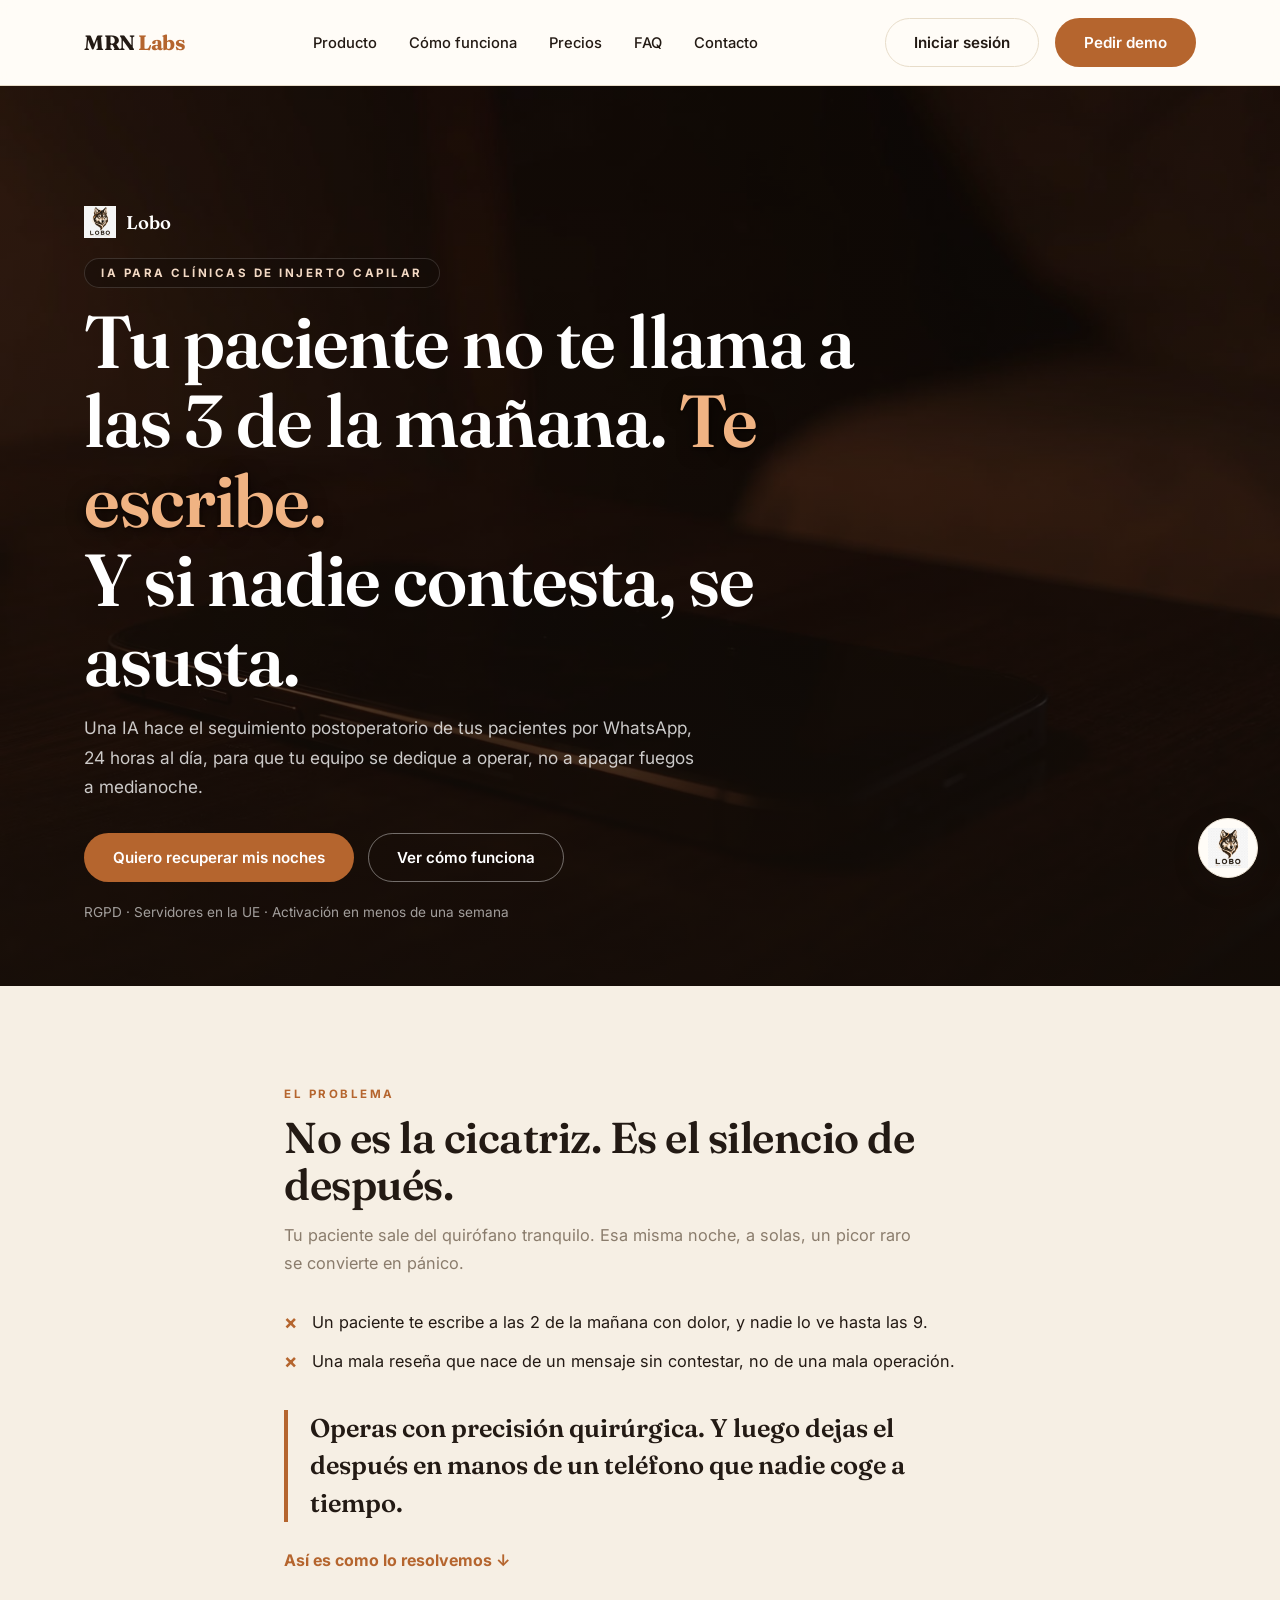
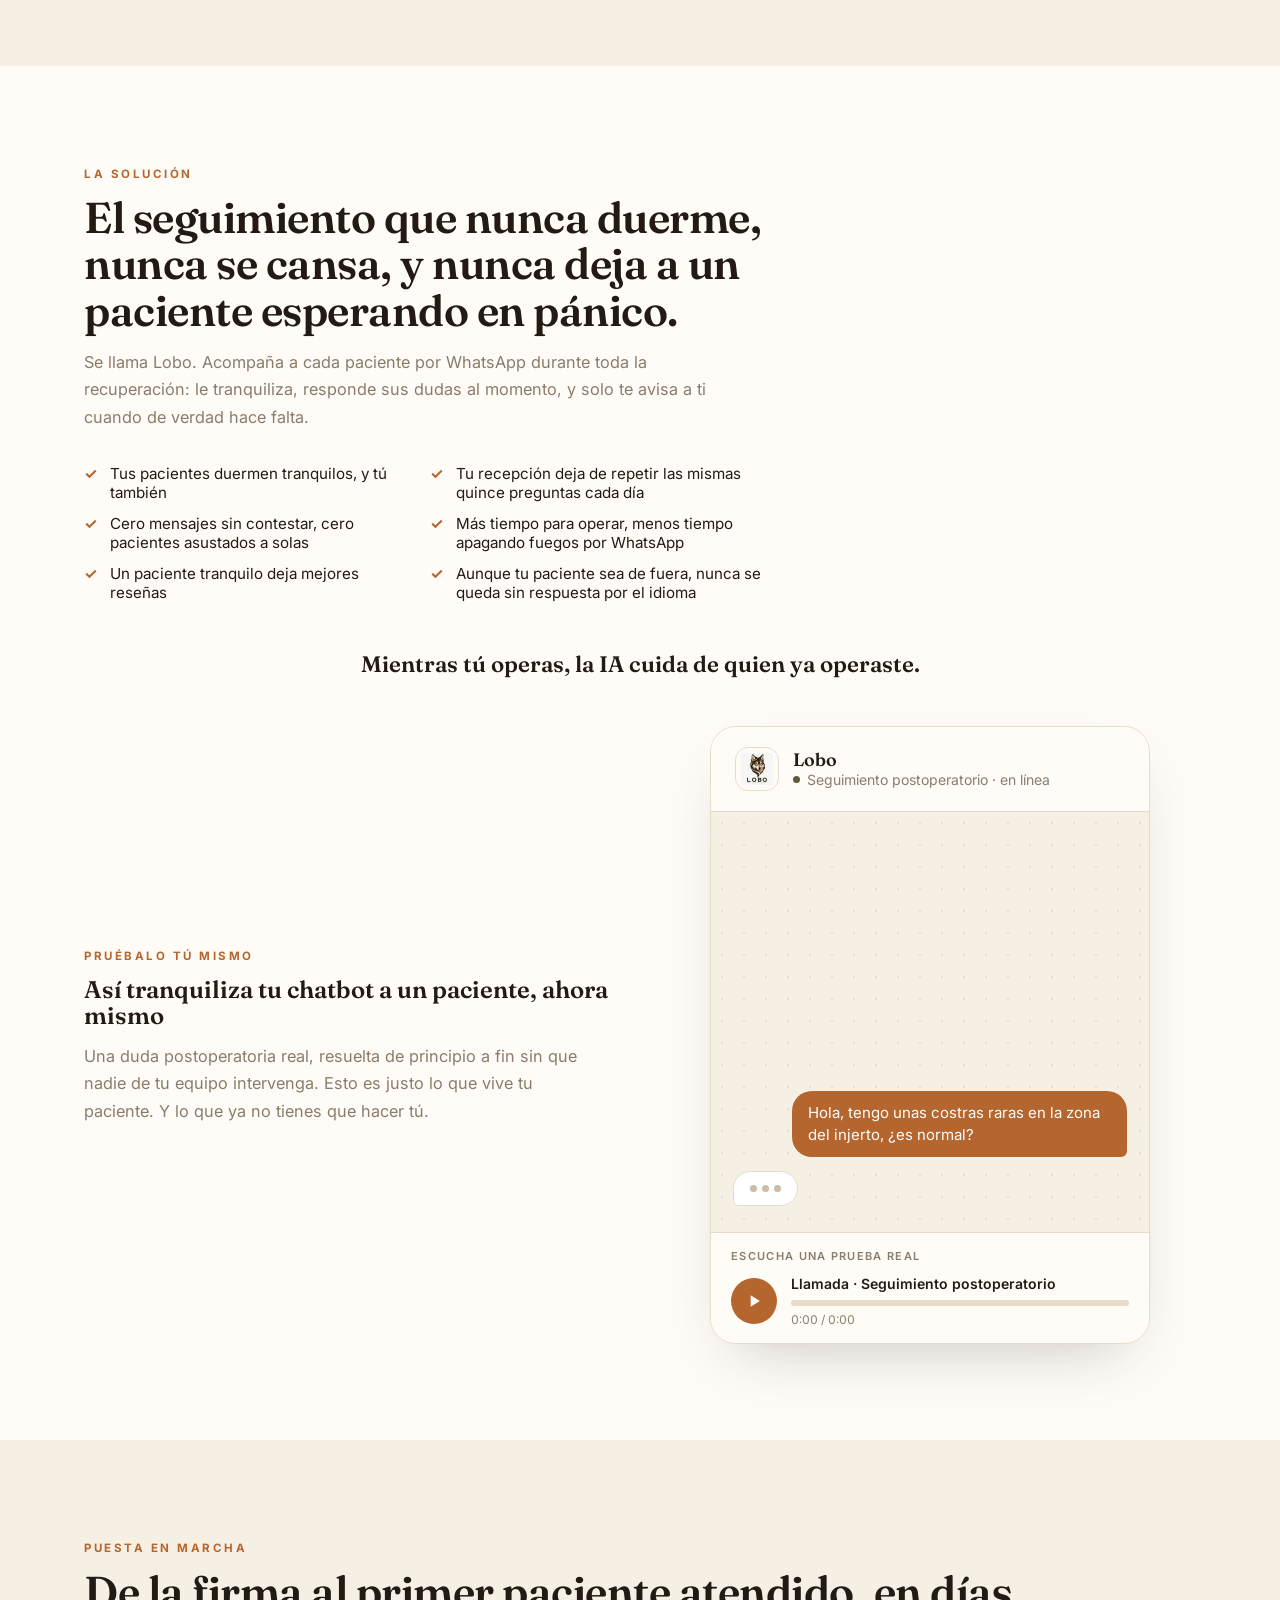
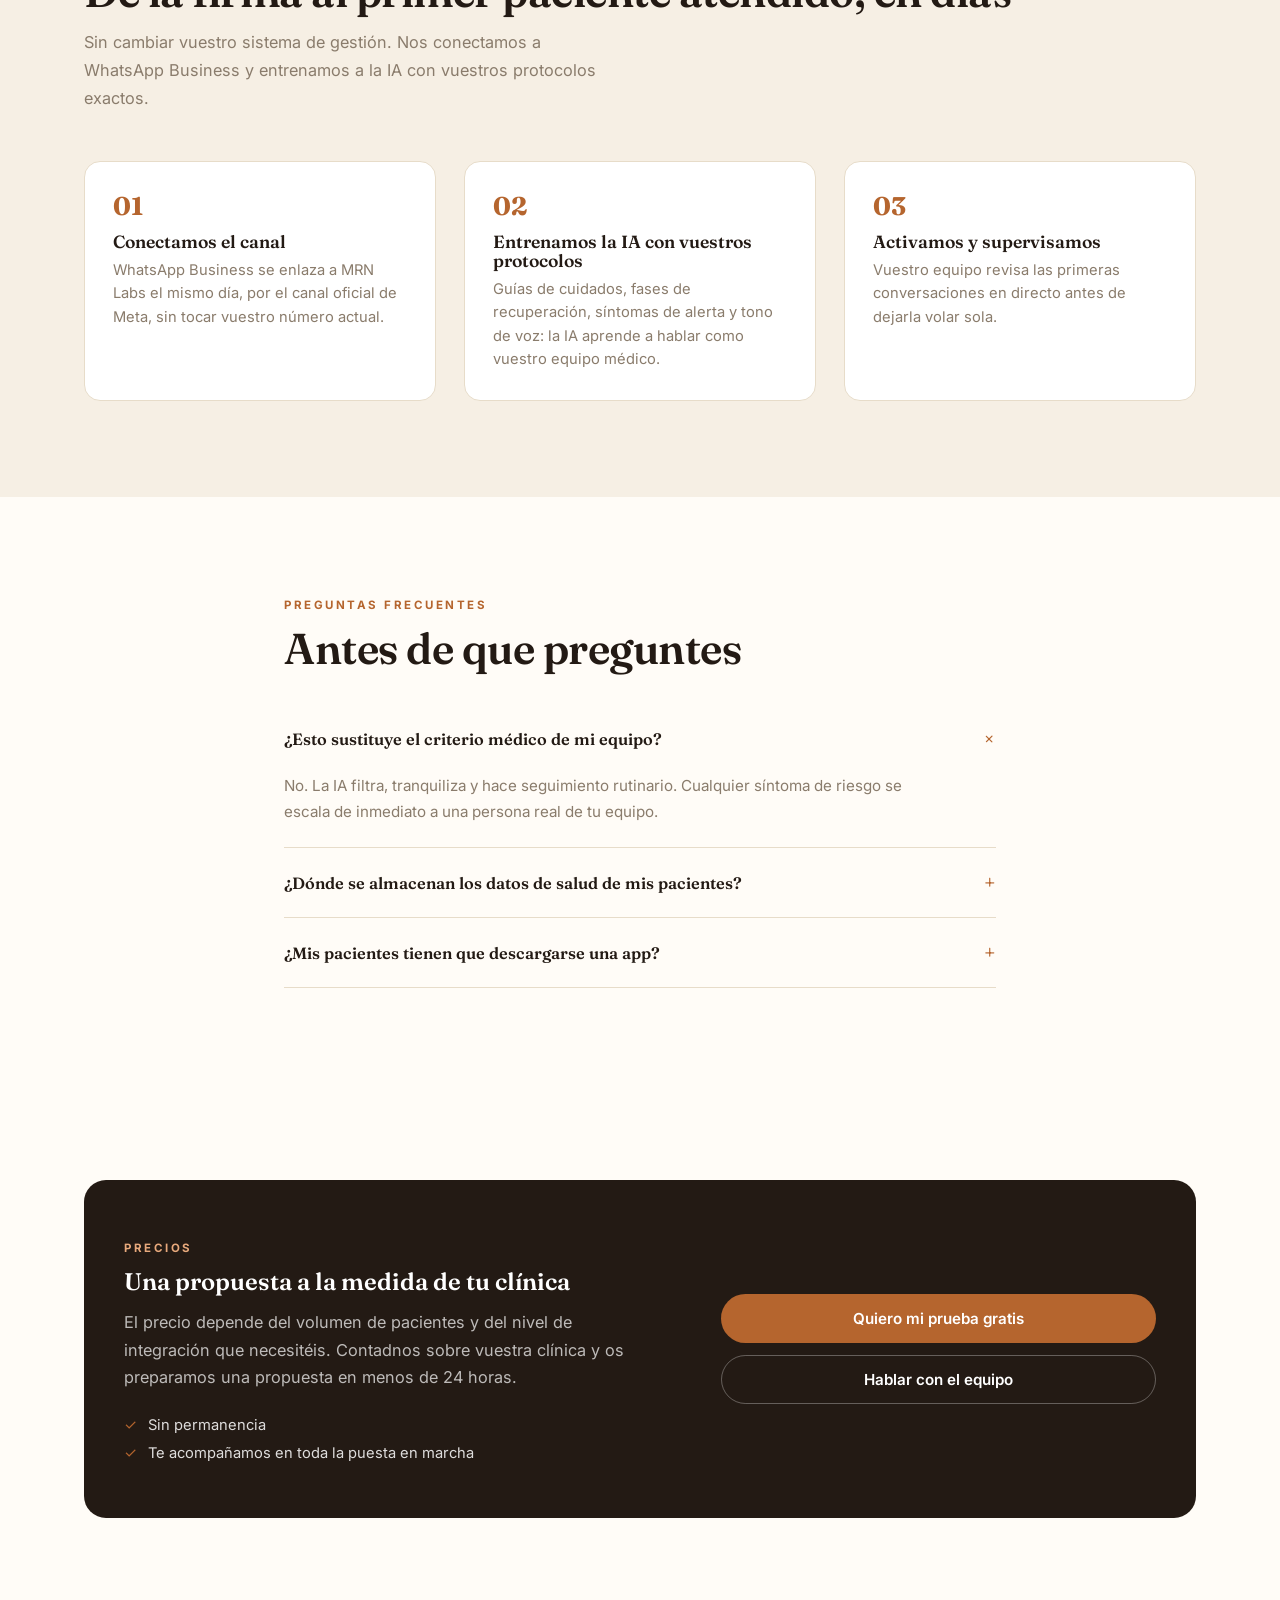
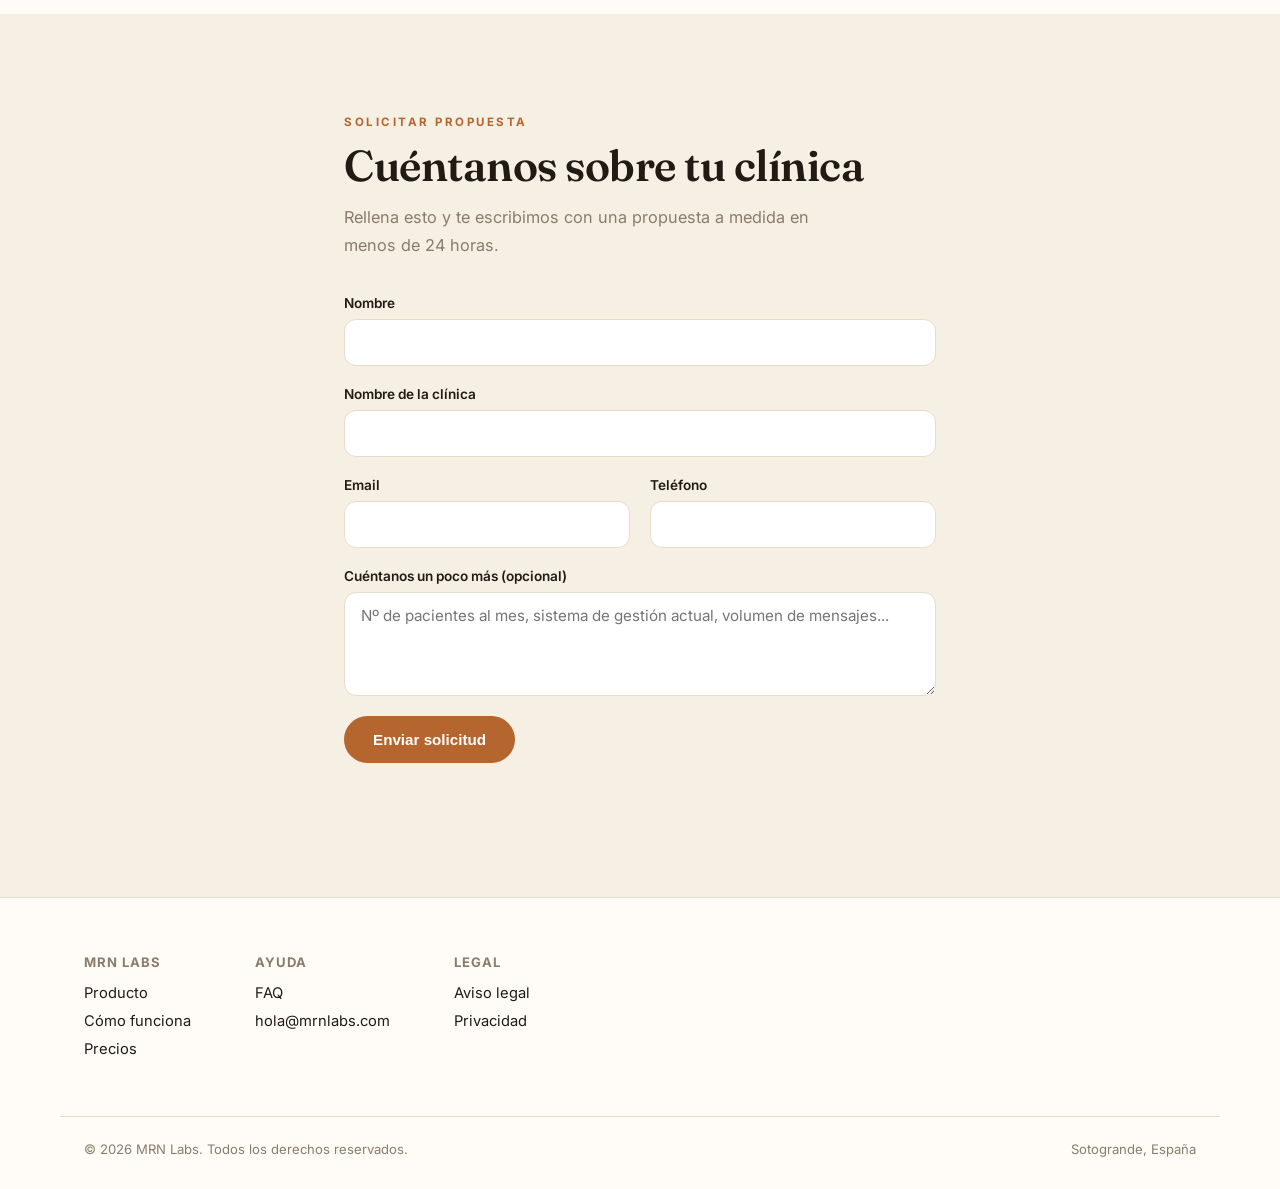
==== commit 83403348: "simplify: quitar sección de origen y recortar "el problema" a lo esencial Cambia el nombre del pacie" ====
--- a/index.html
+++ b/index.html
@@ -64,7 +64,6 @@
   .reveal-d1{transition-delay:.1s;} .reveal-d2{transition-delay:.2s;} .reveal-d3{transition-delay:.3s;}
   @media(prefers-reduced-motion:reduce){
     .reveal{opacity:1!important;transform:none!important;transition:none!important;}
-    [data-parallax]{transform:none!important;}
   }
 
   /* NAV */
@@ -100,7 +99,6 @@
   @media(prefers-reduced-motion:reduce){
     .hero-bg video{display:none;}
   }
-  [data-parallax]{will-change:transform;transform:scale(1.1);}
 
   .bg-cream{background:var(--cream);}
 
@@ -119,19 +117,6 @@
   .benefit-strip li{padding-left:26px;position:relative;color:var(--ink);font-size:.95rem;}
   .benefit-strip li::before{content:"✓";position:absolute;left:0;color:var(--clay);font-weight:700;}
   @media(min-width:700px){ .benefit-strip{grid-template-columns:1fr 1fr;} }
-
-  /* TEAM BANNER */
-  .team-banner{background:var(--white);border:1px solid var(--line);border-radius:24px;overflow:hidden;}
-  .team-banner-media{aspect-ratio:16/10;overflow:hidden;}
-  .team-banner-media img{width:100%;height:100%;object-fit:cover;object-position:center 62%;}
-  .team-banner-copy{padding:32px;}
-  .team-banner-copy h2{font-size:clamp(1.4rem,3vw,1.9rem);}
-  .team-banner-copy p{color:var(--muted);margin-top:10px;font-size:.95rem;line-height:1.65;max-width:480px;}
-  @media(min-width:700px){
-    .team-banner{display:grid;grid-template-columns:1.1fr .9fr;}
-    .team-banner-media{aspect-ratio:auto;height:100%;}
-    .team-banner-copy{padding:48px;display:flex;flex-direction:column;justify-content:center;}
-  }
 
   /* CHAT DEMO (bot en directo) */
   .chat-demo-split{display:grid;grid-template-columns:1fr;gap:32px;align-items:center;}
@@ -314,12 +299,10 @@
     <div class="container reveal" style="max-width:760px;">
       <span class="eyebrow">El problema</span>
       <h2 class="section-h2">No es la cicatriz. Es el silencio de después.</h2>
-      <p class="section-sub" style="max-width:640px;">Tu paciente sale del quirófano tranquilo. Esa misma noche, a solas, un picor raro se convierte en pánico. Si nadie contesta, no piensa "es normal". Piensa "algo ha salido mal".</p>
+      <p class="section-sub" style="max-width:640px;">Tu paciente sale del quirófano tranquilo. Esa misma noche, a solas, un picor raro se convierte en pánico.</p>
       <ul class="pain-list">
-        <li>Tu recepción contesta la misma pregunta sobre costras y lavados quince veces al día.</li>
         <li>Un paciente te escribe a las 2 de la mañana con dolor, y nadie lo ve hasta las 9.</li>
         <li>Una mala reseña que nace de un mensaje sin contestar, no de una mala operación.</li>
-        <li>Cada revisión sin confirmar es un hueco vacío en la agenda de mañana.</li>
       </ul>
       <blockquote class="punchline">Operas con precisión quirúrgica. Y luego dejas el después en manos de un teléfono que nadie coge a tiempo.</blockquote>
       <a href="#producto" style="font-weight:700;color:var(--clay);">Así es como lo resolvemos ↓</a>
@@ -380,25 +363,6 @@
         </div>
       </div>
 
-    </div>
-  </section>
-
-  <!-- TEAM -->
-  <section class="bg-cream">
-    <div class="container reveal">
-      <div class="team-banner">
-        <div class="team-banner-media">
-          <picture>
-            <source media="(max-width:700px)" srcset="images/team-mobile.jpg">
-            <img data-parallax src="images/team.jpg" alt="Los tres fundadores de MRN Labs" style="object-position:center 30%">
-          </picture>
-        </div>
-        <div class="team-banner-copy">
-          <span class="eyebrow">El origen (de verdad)</span>
-          <h2>Nacimos un día de playa, con demasiado calor y demasiadas ideas</h2>
-          <p>Somos tres amigos que, un verano, a pleno sol y sin mucha sombra, decidimos que ya estaba bien de ver negocios dejar a sus clientes esperando respuesta. No hubo powerpoint ni ronda de inversores. Hubo arena, calor de justicia y la certeza de que esto se podía hacer mejor. Hoy nos hemos especializado en algo muy concreto: el seguimiento postoperatorio de clínicas de injerto capilar, porque ahí vimos el problema más claro que en ningún otro sitio. Pacientes solos, de noche, con miedo, y nadie al otro lado del teléfono.</p>
-        </div>
-      </div>
     </div>
   </section>
 
@@ -600,33 +564,6 @@
     entries.forEach(e => { if (e.isIntersecting) e.target.classList.add('in'); });
   }, { threshold: 0.15 });
   revealEls.forEach(el => io.observe(el));
-
-  // subtle scroll parallax on banner photos
-  const reduceMotion = window.matchMedia('(prefers-reduced-motion: reduce)').matches;
-  const parallaxEls = document.querySelectorAll('[data-parallax]');
-  if (!reduceMotion && parallaxEls.length) {
-    const active = new Set();
-    const pio = new IntersectionObserver(entries => {
-      entries.forEach(e => e.isIntersecting ? active.add(e.target) : active.delete(e.target));
-    });
-    parallaxEls.forEach(el => pio.observe(el));
-
-    let ticking = false;
-    function updateParallax() {
-      const vh = window.innerHeight || document.documentElement.clientHeight;
-      active.forEach(el => {
-        const rect = el.parentElement.getBoundingClientRect();
-        const centerOffset = (rect.top + rect.height / 2) - vh / 2;
-        const shift = Math.max(-24, Math.min(24, centerOffset * -0.06));
-        el.style.transform = `scale(1.1) translateY(${shift.toFixed(1)}px)`;
-      });
-      ticking = false;
-    }
-    window.addEventListener('scroll', () => {
-      if (!ticking) { requestAnimationFrame(updateParallax); ticking = true; }
-    }, { passive: true });
-    updateParallax();
-  }
 </script>
 
 <!-- ============================================================= -->
@@ -639,7 +576,7 @@
 
   const script = [
     { type: 'user', text: 'Hola, tengo unas costras raras en la zona del injerto, ¿es normal?', gap: 600 },
-    { type: 'bot',  chip: 'clasificar_sintoma', text: 'Hola Marta 👋 Sí, es totalmente normal en el día 5. Aquí tienes cómo cuidarlo hoy 👇', typing: 1100, gap: 500 },
+    { type: 'bot',  chip: 'clasificar_sintoma', text: 'Hola Roberto 👋 Sí, es totalmente normal en el día 5. Aquí tienes cómo cuidarlo hoy 👇', typing: 1100, gap: 500 },
     { type: 'user', text: 'Vale, gracias. ¿Puedo dormir de lado?', gap: 1500 },
     { type: 'bot',  chip: 'consultar_protocolo', text: 'Mejor bocarriba unos días más. Te lo recuerdo también mañana ✅', typing: 1200, gap: 500 },
     { type: 'user', text: 'Perfecto, muchas gracias.', gap: 1300 },
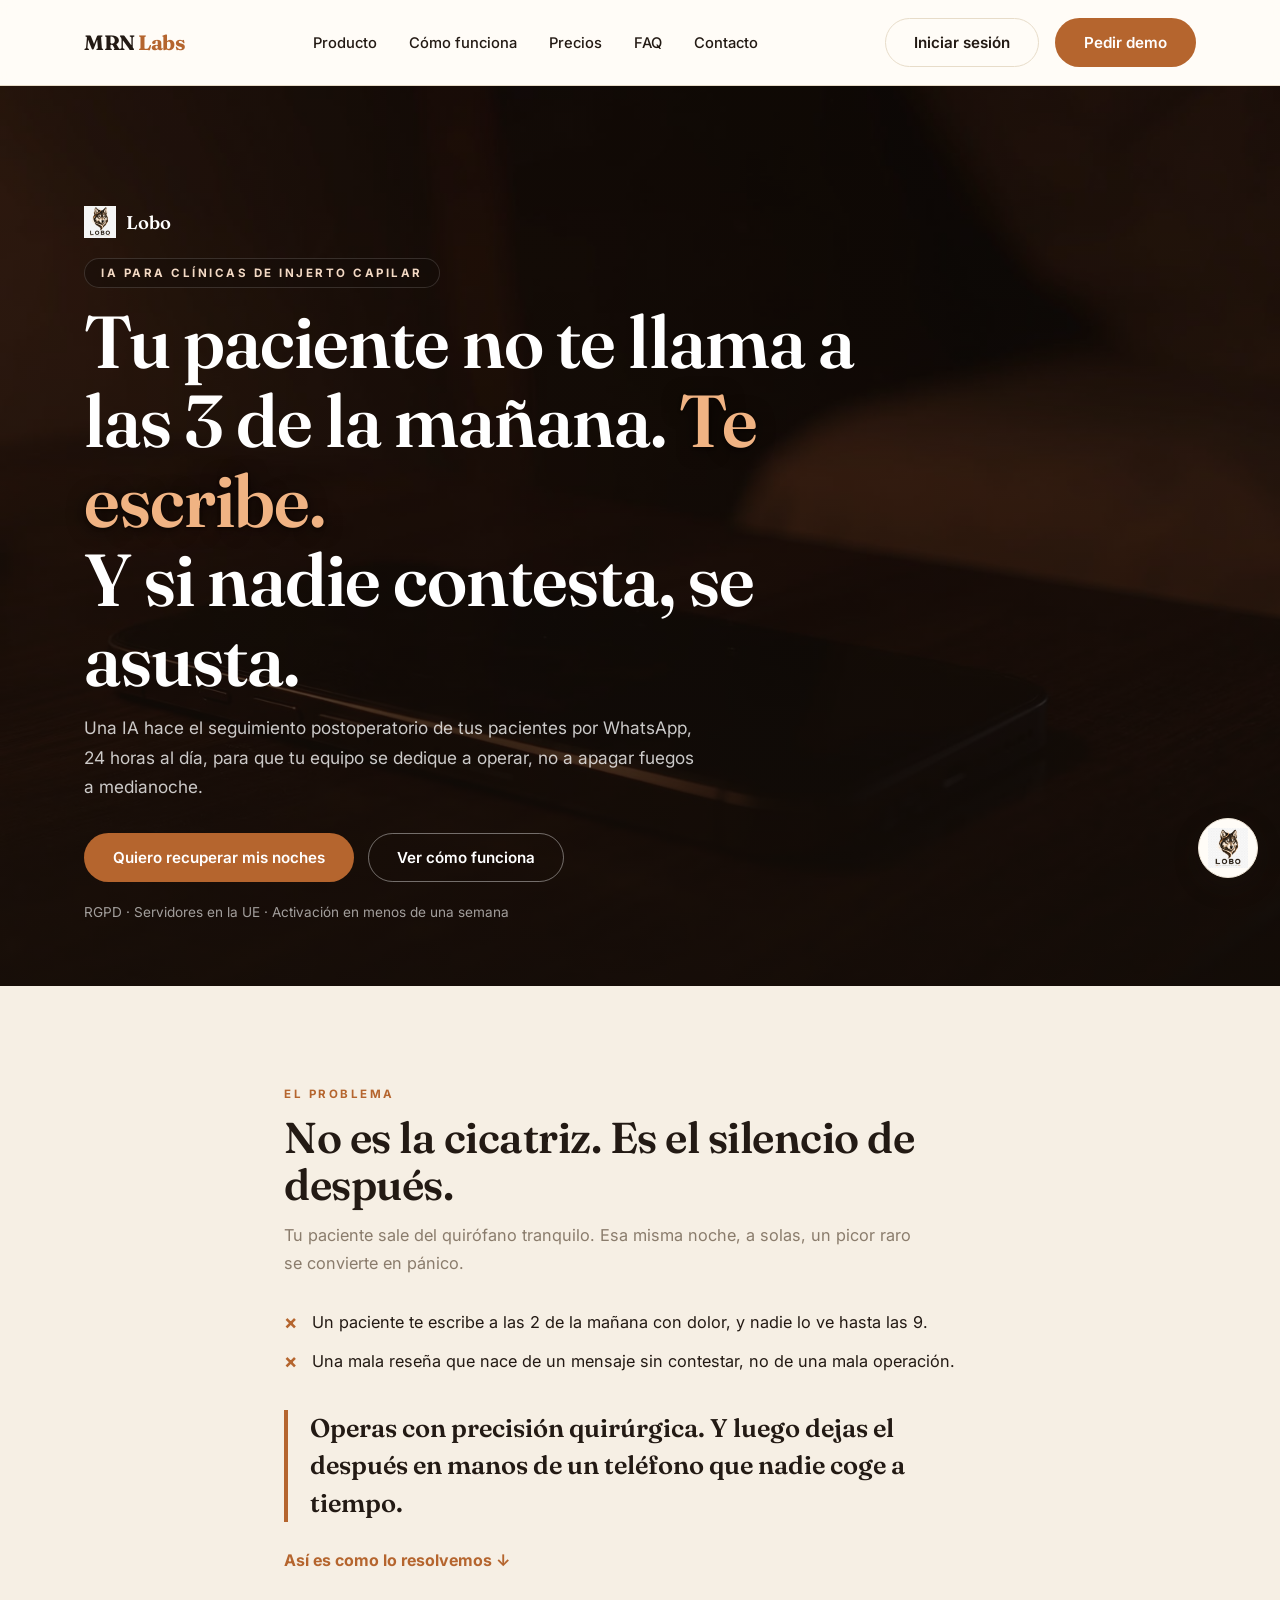
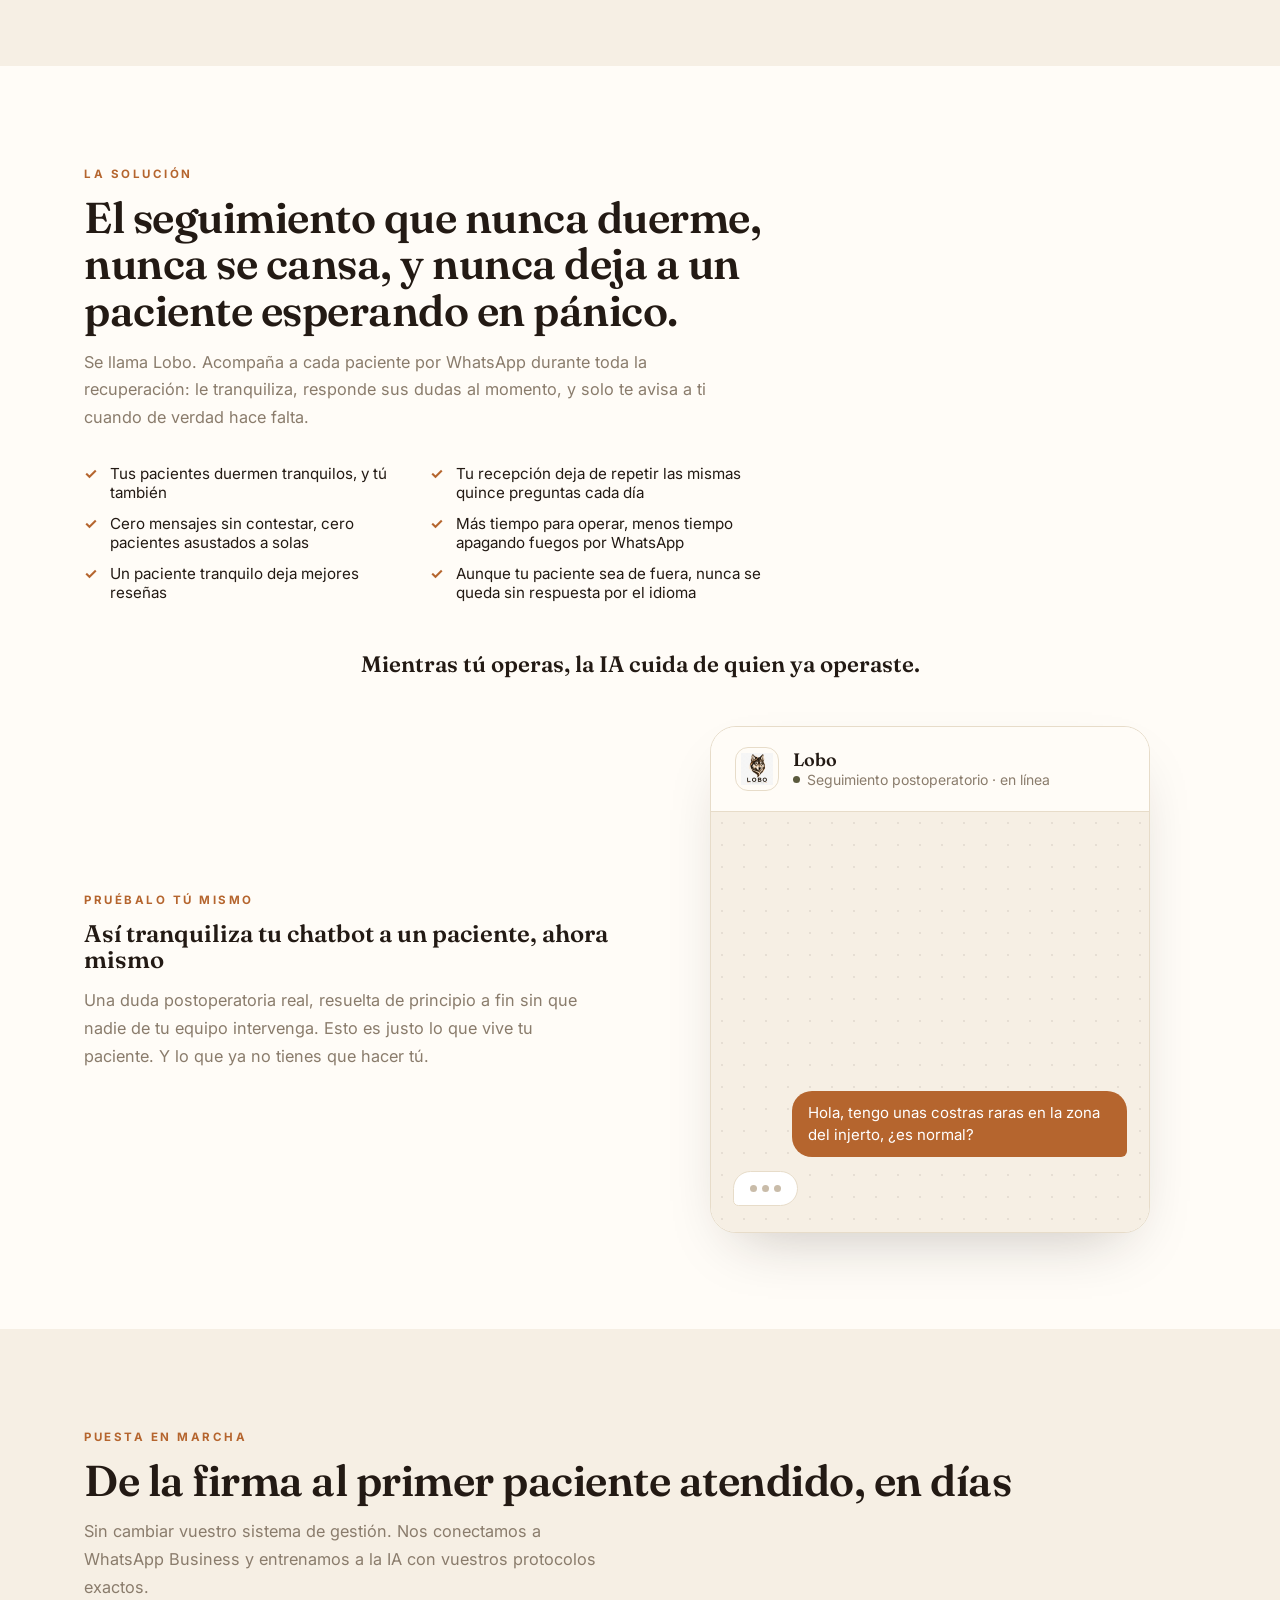
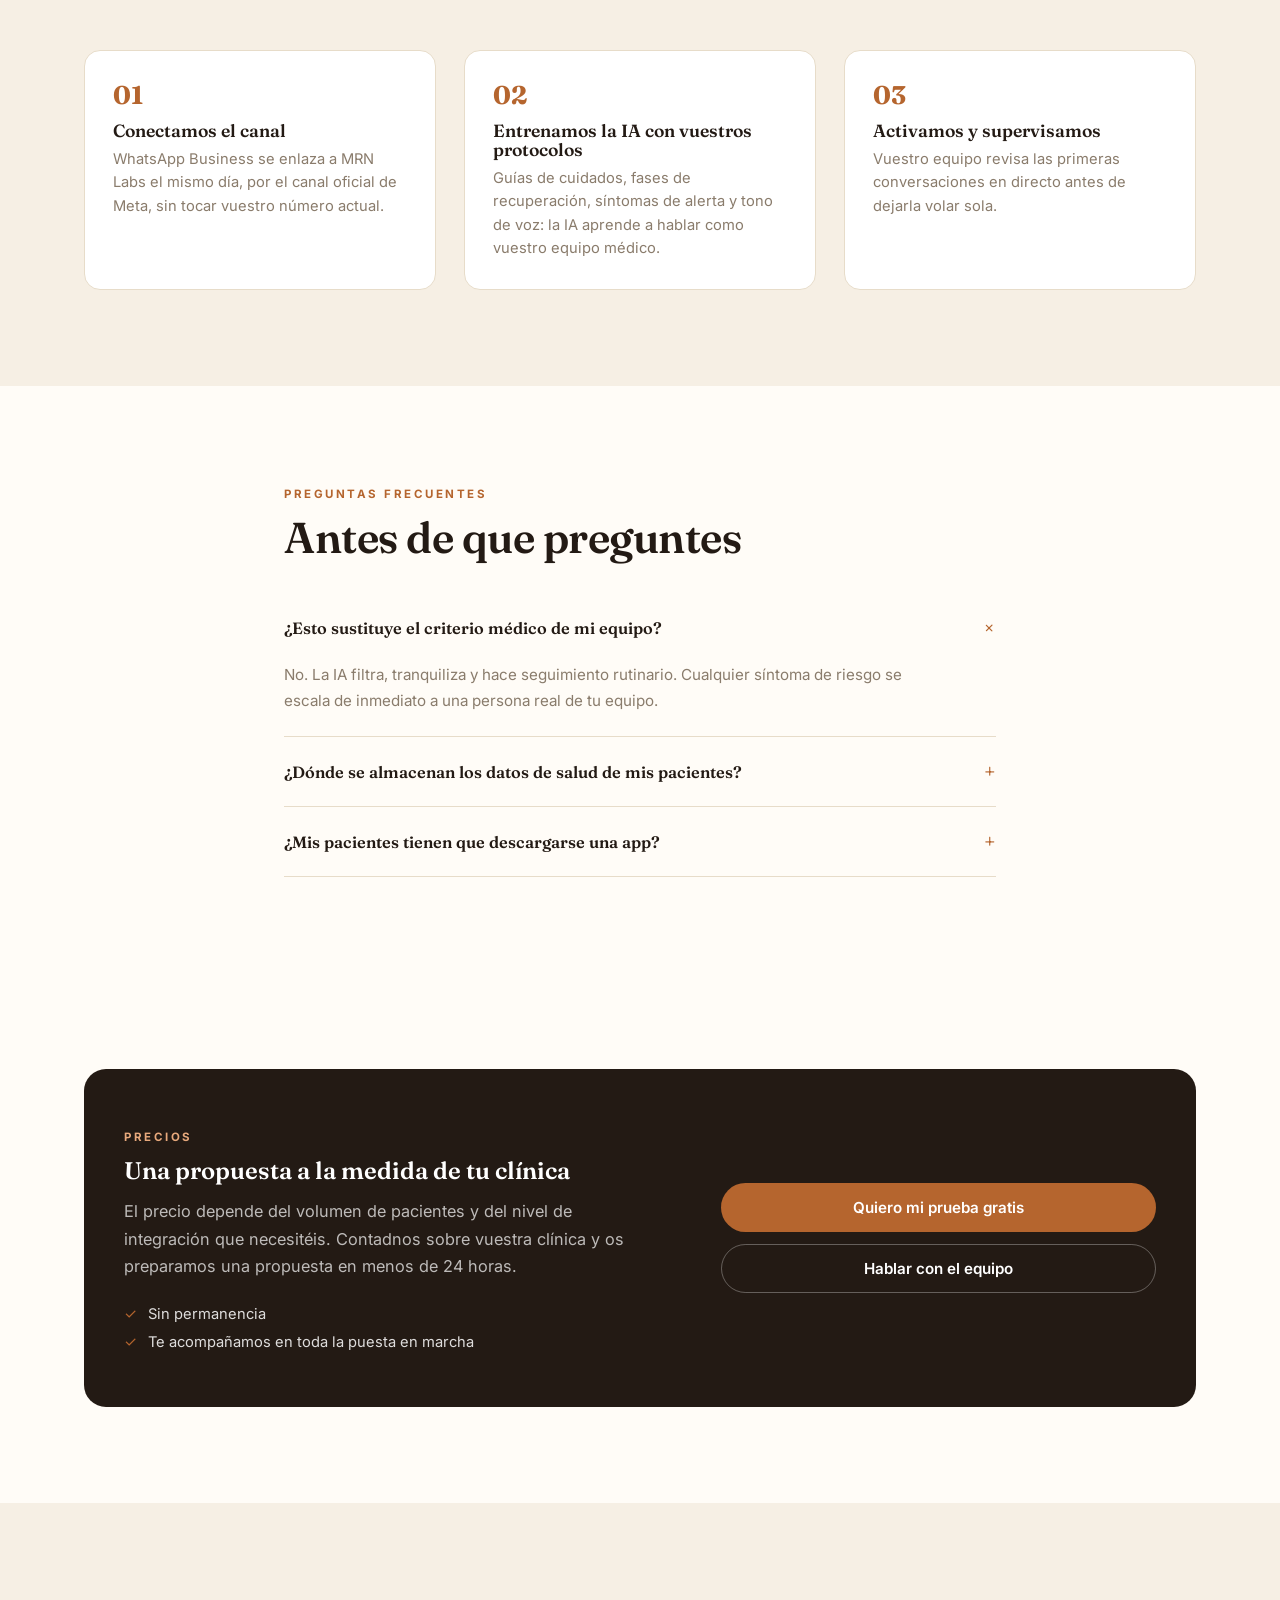
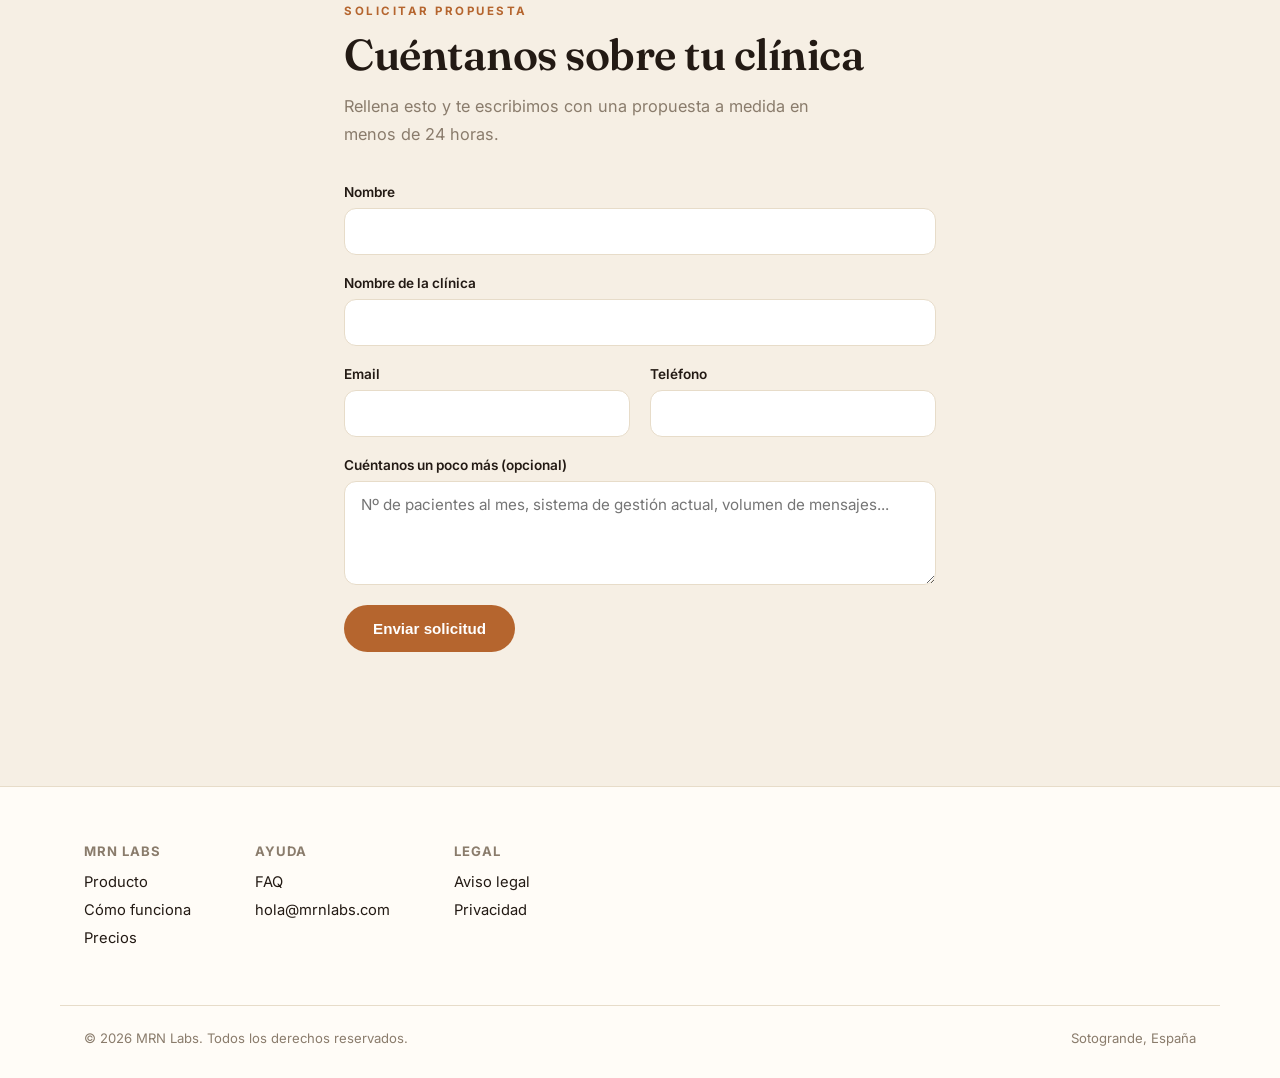
==== commit 9465705d: "simplify: quitar el reproductor de audio de la demo de chat Elimina el bloque "Escucha una prueba re" ====
--- a/index.html
+++ b/index.html
@@ -147,21 +147,6 @@
   .chat-demo-typing span:nth-child(3){animation-delay:.4s;}
   @keyframes chatDemoBlink{0%,60%,100%{opacity:.3;transform:translateY(0)}30%{opacity:1;transform:translateY(-3px)}}
 
-  /* CHAT DEMO — reproductor de audio (prueba real) */
-  .chat-demo-audio{padding:16px 20px;border-top:1px solid var(--line);background:var(--paper);}
-  .chat-demo-audio .chat-demo-audio-label{font-size:11px;letter-spacing:.12em;text-transform:uppercase;color:var(--muted);font-weight:600;margin-bottom:12px;}
-  .chat-demo-player{display:flex;align-items:center;gap:14px;}
-  .chat-demo-playbtn{flex:0 0 auto;width:46px;height:46px;border-radius:50%;border:none;cursor:pointer;
-    background:var(--clay);color:#fff;display:flex;align-items:center;justify-content:center;transition:background .2s, transform .1s;}
-  .chat-demo-playbtn:hover{background:var(--clay-dark);}
-  .chat-demo-playbtn:active{transform:scale(.94);}
-  .chat-demo-playbtn svg{width:20px;height:20px;}
-  .chat-demo-track{flex:1;min-width:0;}
-  .chat-demo-track .chat-demo-track-title{font-size:14px;font-weight:600;color:var(--ink);margin-bottom:8px;}
-  .chat-demo-bar{height:6px;border-radius:99px;background:var(--line);position:relative;cursor:pointer;overflow:hidden;}
-  .chat-demo-bar .chat-demo-fill{position:absolute;inset:0;width:0%;background:var(--clay);border-radius:99px;transition:width .1s linear;}
-  .chat-demo-time{margin-top:6px;font-size:12px;color:var(--muted);font-variant-numeric:tabular-nums;}
-
   /* HOW IT WORKS */
   .steps{display:grid;grid-template-columns:1fr;gap:28px;margin-top:48px;}
   .step{background:var(--white);border:1px solid var(--line);border-radius:16px;padding:28px;}
@@ -344,21 +329,6 @@
               </div>
             </div>
             <div class="chat-demo-body" id="mrnChatDemo"></div>
-
-            <div class="chat-demo-audio">
-              <div class="chat-demo-audio-label">Escucha una prueba real</div>
-              <div class="chat-demo-player">
-                <button class="chat-demo-playbtn" id="mrnAudioPlay" aria-label="Reproducir">
-                  <svg id="mrnAudioIcon" viewBox="0 0 24 24" fill="currentColor"><path d="M8 5v14l11-7z"/></svg>
-                </button>
-                <div class="chat-demo-track">
-                  <div class="chat-demo-track-title">Llamada · Seguimiento postoperatorio</div>
-                  <div class="chat-demo-bar" id="mrnAudioBar"><div class="chat-demo-fill" id="mrnAudioFill"></div></div>
-                  <div class="chat-demo-time"><span id="mrnAudioCur">0:00</span> / <span id="mrnAudioDur">0:00</span></div>
-                </div>
-              </div>
-              <audio id="mrnAudioEl" src="audio/prueba-clinica.mp3" preload="metadata"></audio>
-            </div>
           </div>
         </div>
       </div>
@@ -631,43 +601,6 @@
     });
   }, { threshold: 0.4 });
   io.observe(chat);
-
-  /* ── Reproductor de audio (prueba real) ─────────────────── */
-  const audio = document.getElementById('mrnAudioEl');
-  const btn = document.getElementById('mrnAudioPlay');
-  if (audio && btn) {
-    const icon = document.getElementById('mrnAudioIcon');
-    const fill = document.getElementById('mrnAudioFill');
-    const bar = document.getElementById('mrnAudioBar');
-    const curEl = document.getElementById('mrnAudioCur');
-    const durEl = document.getElementById('mrnAudioDur');
-    const PLAY = 'M8 5v14l11-7z';
-    const PAUSE = 'M6 5h4v14H6zM14 5h4v14h-4z';
-    const fmt = s => {
-      if (!isFinite(s)) return '0:00';
-      const m = Math.floor(s / 60), x = Math.floor(s % 60);
-      return m + ':' + (x < 10 ? '0' : '') + x;
-    };
-
-    btn.addEventListener('click', () => { audio.paused ? audio.play().catch(() => {}) : audio.pause(); });
-    audio.addEventListener('play', () => icon.querySelector('path').setAttribute('d', PAUSE));
-    audio.addEventListener('pause', () => icon.querySelector('path').setAttribute('d', PLAY));
-    audio.addEventListener('loadedmetadata', () => durEl.textContent = fmt(audio.duration));
-    audio.addEventListener('timeupdate', () => {
-      const p = audio.duration ? (audio.currentTime / audio.duration) * 100 : 0;
-      fill.style.width = p + '%';
-      curEl.textContent = fmt(audio.currentTime);
-    });
-    audio.addEventListener('ended', () => {
-      icon.querySelector('path').setAttribute('d', PLAY);
-      fill.style.width = '0%';
-      curEl.textContent = '0:00';
-    });
-    bar.addEventListener('click', e => {
-      const rect = bar.getBoundingClientRect();
-      if (audio.duration) audio.currentTime = ((e.clientX - rect.left) / rect.width) * audio.duration;
-    });
-  }
 })();
 </script>
 
